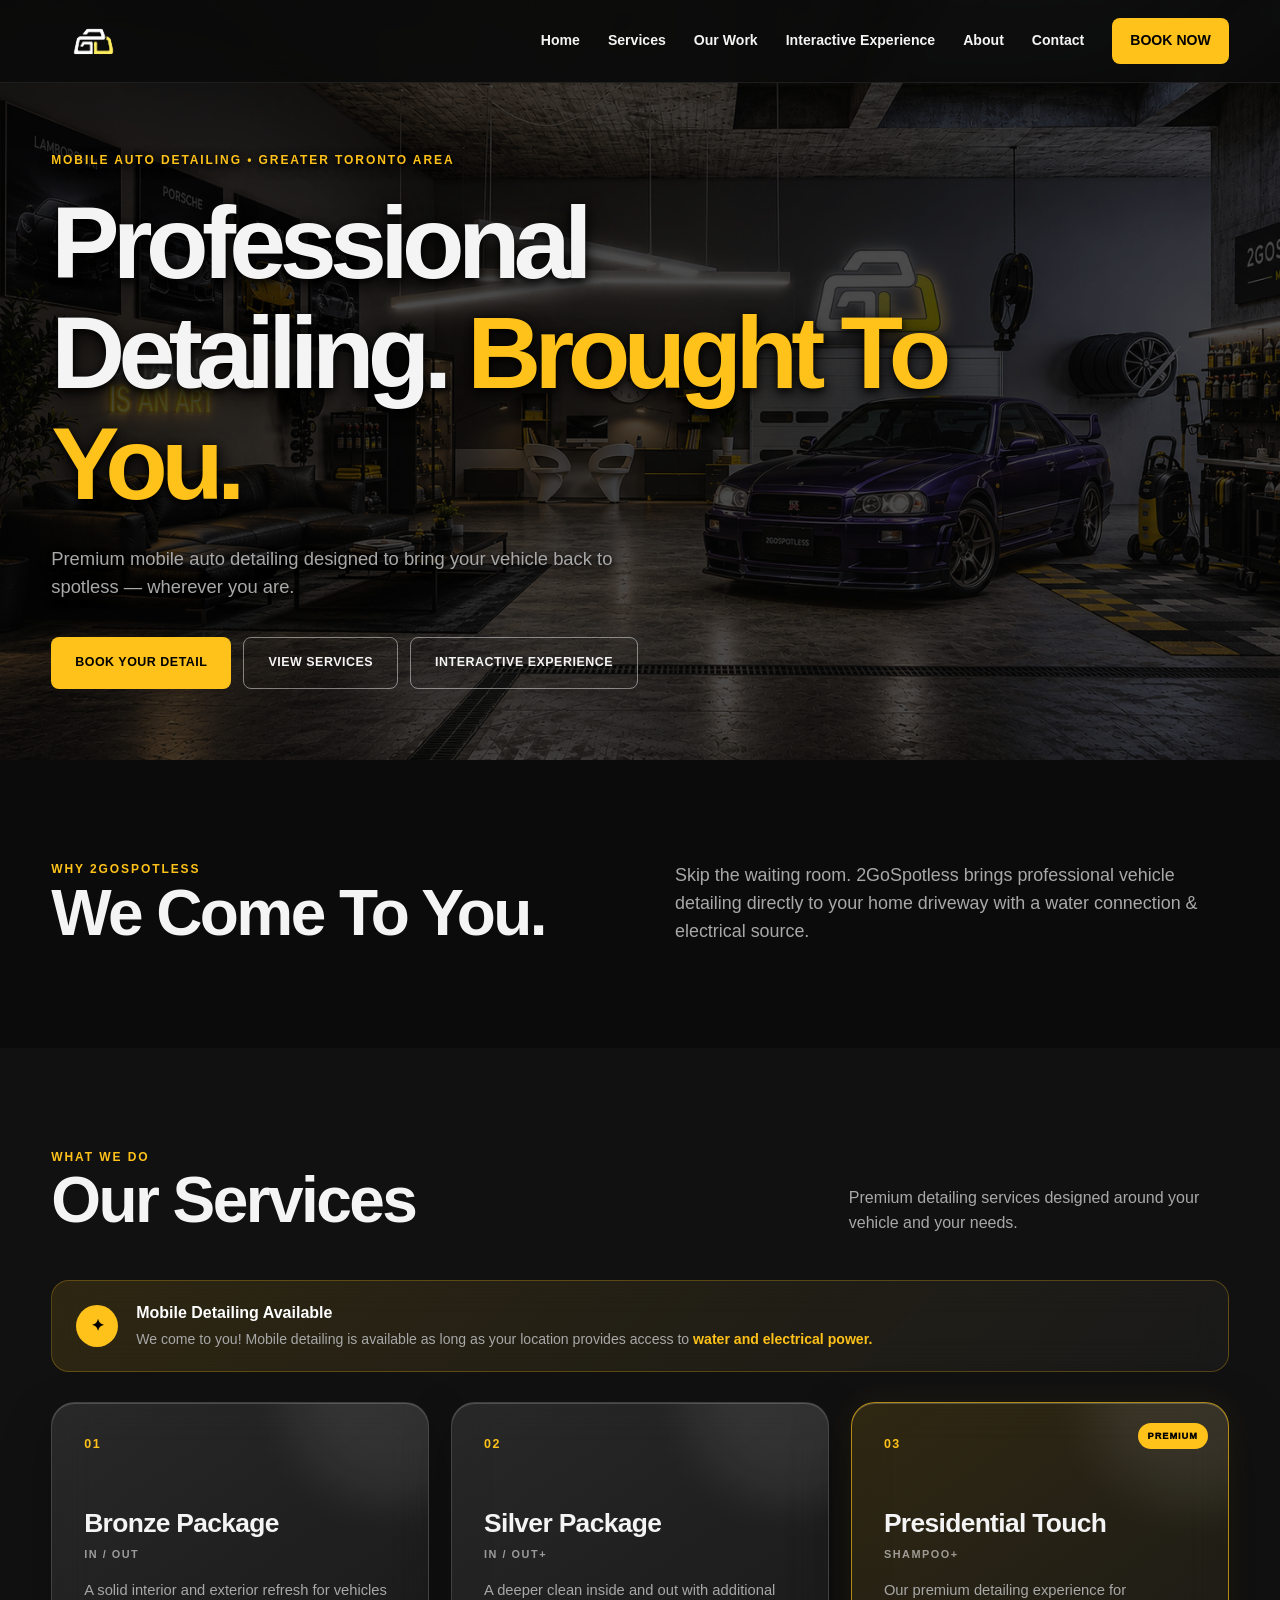
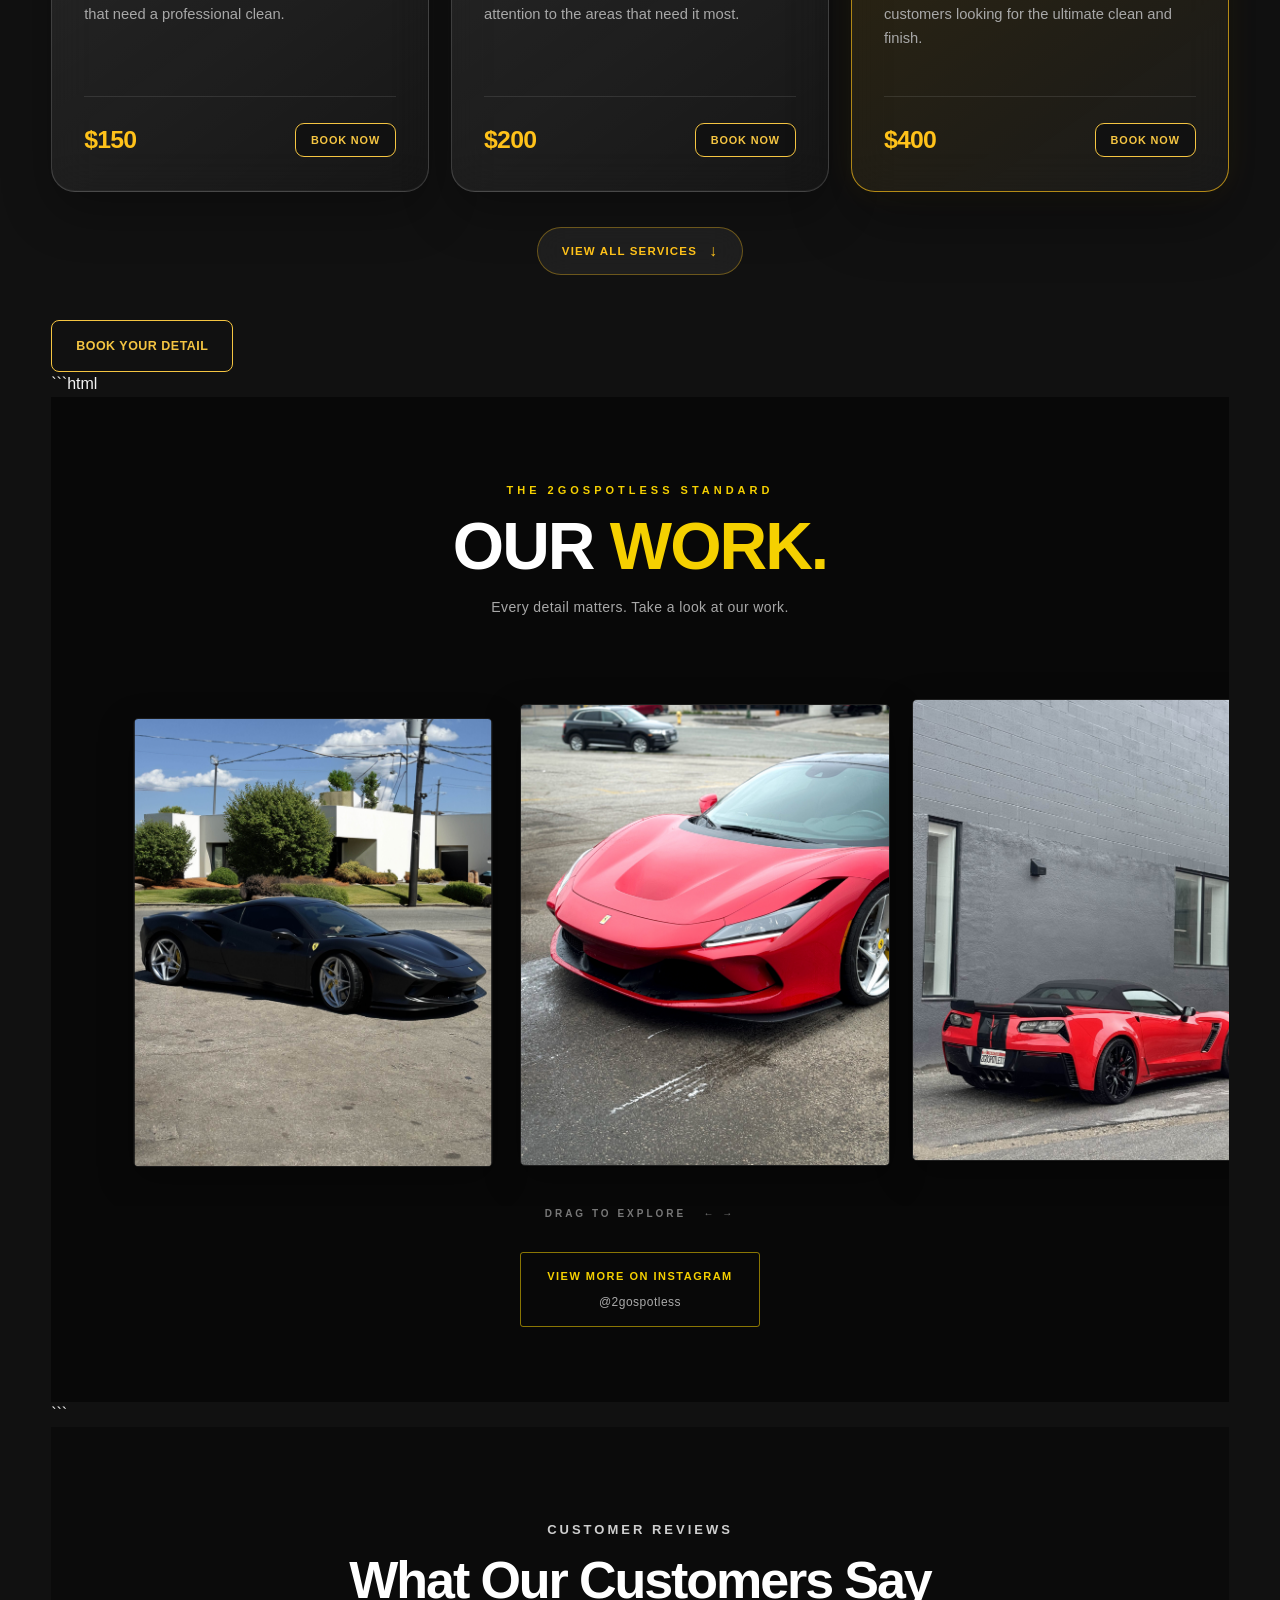
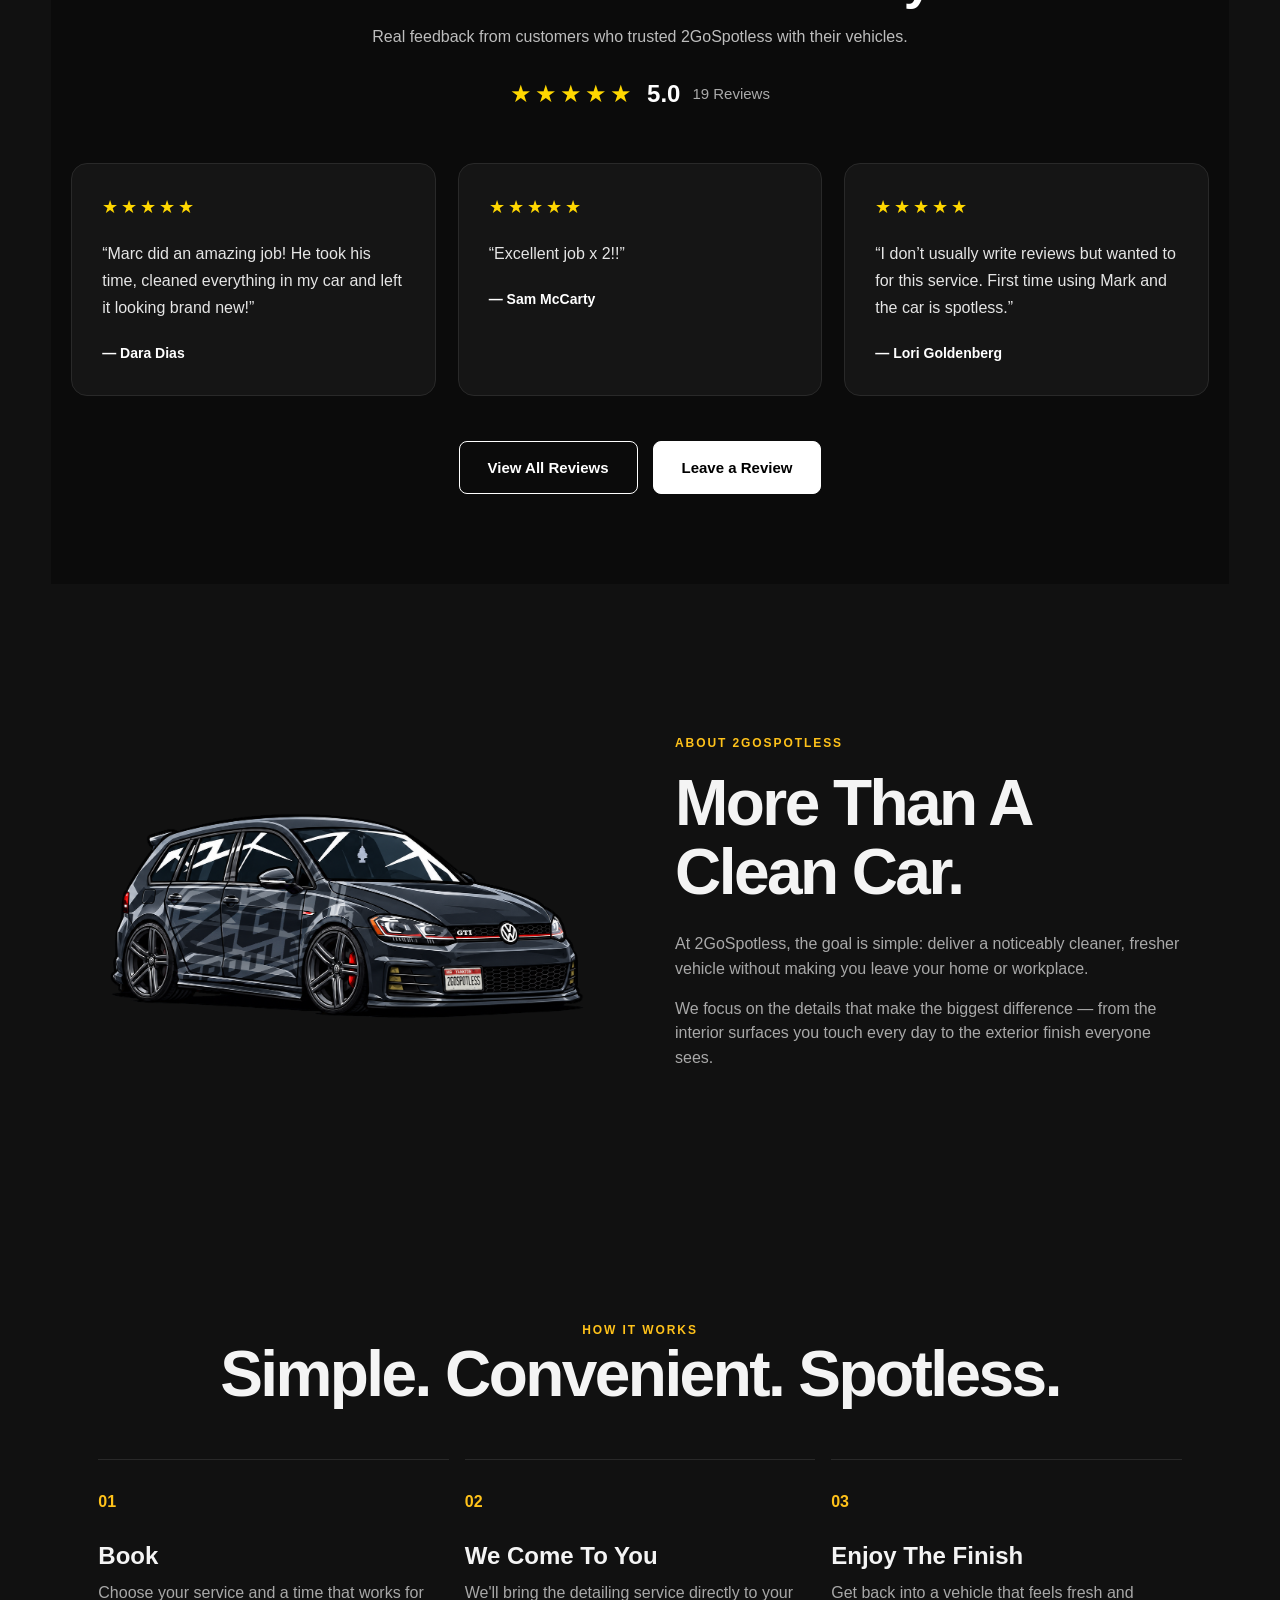
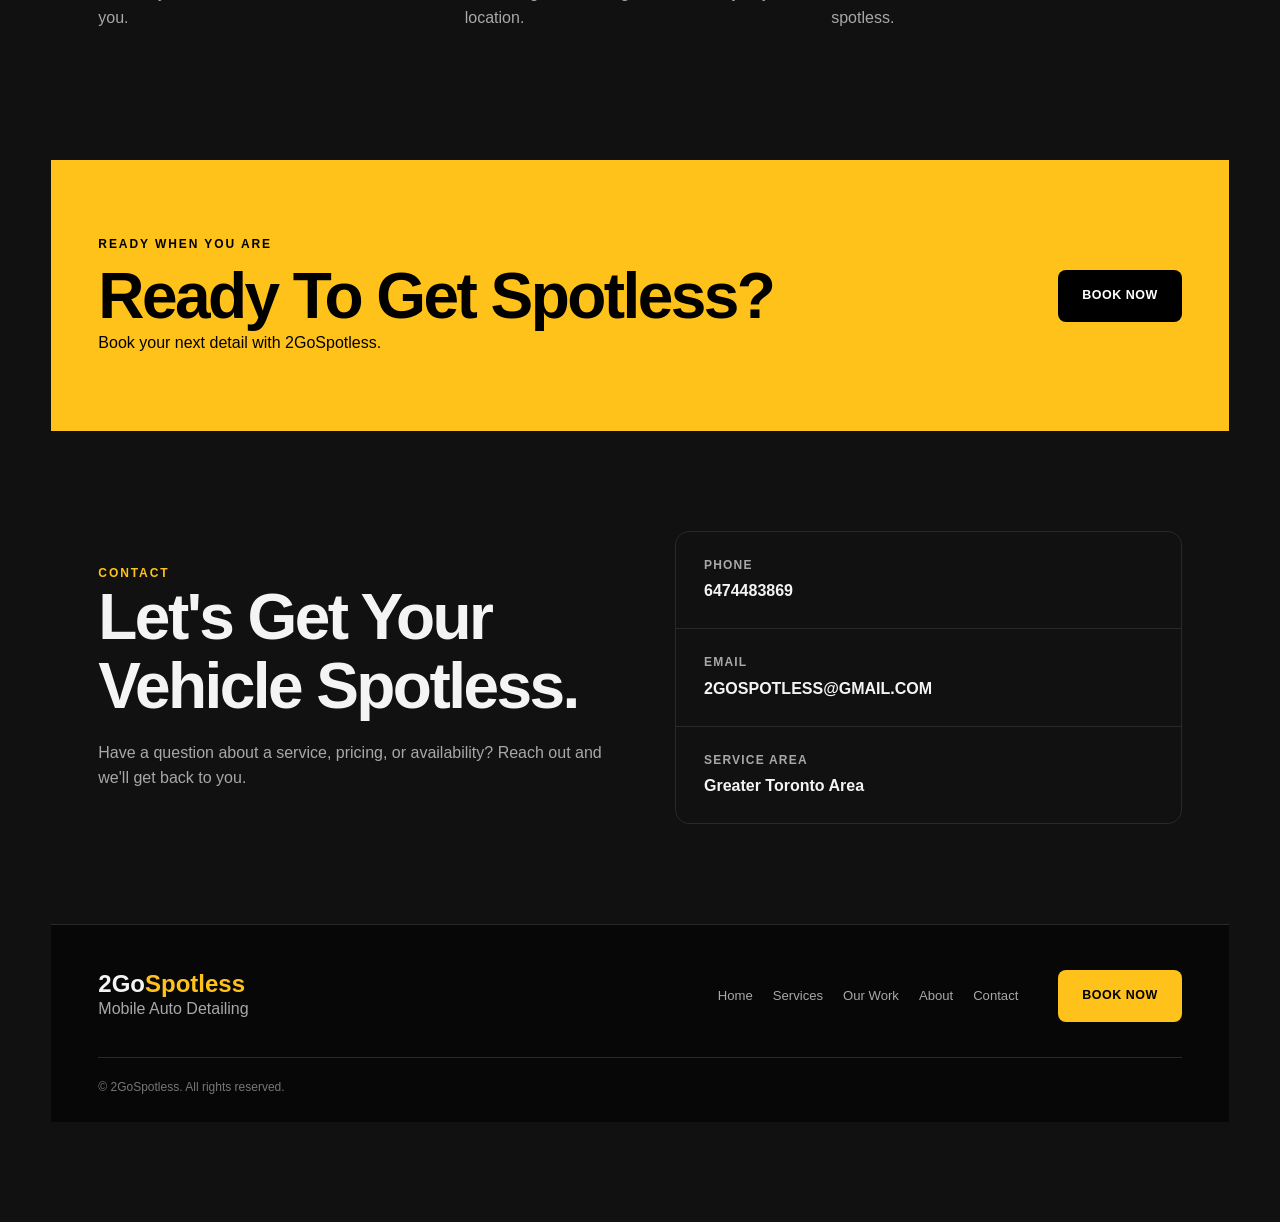
==== index.html @ affbe153 "Update index.html" ====
<!DOCTYPE html>
<html lang="en">

<head>

  <meta charset="UTF-8">

  <meta
    name="viewport"
    content="width=device-width, initial-scale=1.0"
  >

  <!-- =====================================================
       WEBSITE INFORMATION
  ====================================================== -->

  <meta
    name="description"
    content="2GoSpotless Mobile Detailing — premium mobile auto detailing serving the Greater Toronto Area."
  >

  <title>
    2GoSpotless | Mobile Detailing
  </title>

  <!-- LOGO / BROWSER ICON -->

  <link
    rel="icon"
    href="./assets/logo.png"
  >

  <!-- WEBSITE STYLING -->

  <link
    rel="stylesheet"
    href="style.css"
  >

</head>


<body>


  <!-- =====================================================
       HEADER / MENU
  ====================================================== -->

  <header class="header">

    <div class="container header-inner">


      <!-- LOGO -->

      <a
        href="#home"
        class="logo-link"
      >

        <img
          src="./assets/logo.png"
          alt="2GoSpotless"
          class="logo"
        >

      </a>


      <!-- DESKTOP MENU -->

      <nav class="desktop-menu">

        <a href="#home">
          Home
        </a>

        <a href="#services">
          Services
        </a>

        <a href="#work">
          Our Work
        </a>

        <a href="interactive.html">
          Interactive Experience
        </a>

        <a href="#about">
          About
        </a>

        <a href="#contact">
          Contact
        </a>

        <a
          href="https://2gospotless.setmore.com/"
          target="_blank"
          class="book-button"
        >
          BOOK NOW
        </a>

      </nav>


      <!-- MOBILE MENU BUTTON -->

      <button
        class="mobile-menu-button"
        id="mobileMenuButton"
        aria-label="Open menu"
      >
        ☰
      </button>

    </div>


    <!-- MOBILE MENU -->

   <nav class="mobile-menu" id="mobileMenu">

  <a href="#home">
    Home
  </a>

  <a href="#services">
    Services
  </a>

  <a href="#work">
    Our Work
  </a>

  <a href="interactive.html">
    Interactive Experience
  </a>

  <a href="#about">
    About
  </a>

  <a href="#contact">
    Contact
  </a>

  <a
    href="https://2gospotless.setmore.com/"
    target="_blank"
  >
    BOOK NOW
  </a>

</nav>

  </header>



  <!-- =====================================================
       HERO / MAIN BANNER
  ====================================================== -->

  <section
    class="hero"
    id="home"
  >

    <div class="hero-overlay"></div>


    <div class="container hero-content">


      <p class="small-title">
        MOBILE AUTO DETAILING • GREATER TORONTO AREA
      </p>


      <!-- MAIN HEADLINE -->

      <h1>
        Professional Detailing.
        <span>
          Brought To You.
        </span>
      </h1>


      <!-- MAIN DESCRIPTION -->

      <p class="hero-description">
        Premium mobile auto detailing designed to bring your
        vehicle back to spotless — wherever you are.
      </p>


      <!-- HERO BUTTONS -->

      <div class="hero-buttons">


        <!-- BOOK DETAIL -->

        <a
          href="https://2gospotless.setmore.com/"
          target="_blank"
          class="button yellow-button"
        >
          BOOK YOUR DETAIL
        </a>


        <!-- SERVICES -->

        <a
          href="#services"
          class="button outline-button"
        >
          VIEW SERVICES
        </a>


        <!-- MOBILE INTERACTIVE BUTTON -->

        <a
          href="interactive.html"
          class="button outline-button interactive-mobile-button"
        >
          INTERACTIVE EXPERIENCE
        </a>

      </div>

    </div>

  </section>



  <!-- =====================================================
       INTRODUCTION
  ====================================================== -->

  <section class="section">

    <div class="container two-column">


      <div>

        <p class="section-label">
          WHY 2GOSPOTLESS
        </p>

        <h2>
          We Come To You.
        </h2>

      </div>


      <div>

        <p class="large-text">
          Skip the waiting room. 2GoSpotless brings
          professional vehicle detailing directly to your
          home driveway with a water connection & electrical source.
        </p>

      </div>

    </div>

  </section>



  <!-- =====================================================
       SERVICES
  ====================================================== -->

  <section
    class="section dark-section"
    id="services"
  >

    <div class="container">


      <!-- SECTION HEADING -->

      <div class="section-heading">

        <div>

          <p class="section-label">
            WHAT WE DO
          </p>

          <h2>
            Our Services
          </h2>

        </div>


        <p>
          Premium detailing services designed around
          your vehicle and your needs.
        </p>

      </div>



      <!-- MOBILE DETAILING NOTICE -->

      <div class="mobile-detailing-notice">

        <div class="mobile-detailing-icon">
          ✦
        </div>


        <div>

          <strong>
            Mobile Detailing Available
          </strong>

          <p>
            We come to you! Mobile detailing is available as long as
            your location provides access to
            <strong>
              water and electrical power.
            </strong>
          </p>

        </div>

      </div>



<!-- =================================================
     FEATURED SERVICES
================================================== -->


<div class="services-grid featured-services">

  <!-- 01 BRONZE -->
  <article class="service-card">
    <span class="service-number">01</span>
    <h3>Bronze Package</h3>
    <span class="service-subtitle">IN / OUT</span>
    <p>A solid interior and exterior refresh for vehicles that need a professional clean.</p>
    <div class="service-bottom">
      <div class="price">$150</div>
      <button type="button" id="Anywhere_button_iframe"
        class="service-book anywhere-book-now-button"
        data-booking-url="https://2gospotless.setmore.com"
        data-new-tab="false">BOOK NOW</button>
    </div>
  </article>

  <!-- 02 SILVER -->
  <article class="service-card">
    <span class="service-number">02</span>
    <h3>Silver Package</h3>
    <span class="service-subtitle">IN / OUT+</span>
    <p>A deeper clean inside and out with additional attention to the areas that need it most.</p>
    <div class="service-bottom">
      <div class="price">$200</div>
      <button type="button" id="setmore-silver"
        class="service-book anywhere-book-now-button"
        data-booking-url="https://2gospotless.setmore.com"
        data-new-tab="false">BOOK NOW</button>
    </div>
  </article>

  <!-- 03 PRESIDENTIAL -->
  <article class="service-card featured">
    <div class="featured-badge">PREMIUM</div>
    <span class="service-number">03</span>
    <h3>Presidential Touch</h3>
    <span class="service-subtitle">SHAMPOO+</span>
    <p>Our premium detailing experience for customers looking for the ultimate clean and finish.</p>
    <div class="service-bottom">
      <div class="price">$400</div>
      <button type="button" id="setmore-presidential"
        class="service-book anywhere-book-now-button"
        data-booking-url="https://2gospotless.setmore.com"
        data-new-tab="false">BOOK NOW</button>
    </div>
  </article>

</div>

<!-- ADDITIONAL SERVICES -->
<div class="services-grid additional-services" id="additionalServices">

  <!-- 04 EXTERIOR MAINTENANCE -->
  <article class="service-card">
    <span class="service-number">04</span>
    <h3>Exterior Maintenance</h3>
    <span class="service-subtitle">MAINTENANCE WASH</span>
    <p>Keep your vehicle looking fresh between full details with a professional exterior maintenance service.</p>
    <div class="service-bottom">
      <div class="price">$40</div>
      <button type="button" id="setmore-exterior-maintenance"
        class="service-book anywhere-book-now-button"
        data-booking-url="https://2gospotless.setmore.com"
        data-new-tab="false">BOOK NOW</button>
    </div>
  </article>

  <!-- 05 GOLD -->
  <article class="service-card">
    <span class="service-number">05</span>
    <h3>Gold Package</h3>
    <span class="service-subtitle">SHAMPOO+</span>
    <p>A premium interior and exterior detail with shampooing and extra attention to the finish.</p>
    <div class="service-bottom">
      <div class="price">$300</div>
      <button type="button" id="setmore-gold"
        class="service-book anywhere-book-now-button"
        data-booking-url="https://2gospotless.setmore.com"
        data-new-tab="false">BOOK NOW</button>
    </div>
  </article>

  <!-- 06 CERAMIC COATINGS -->
  <article class="service-card">
    <span class="service-number">06</span>
    <h3>Ceramic Coatings</h3>
    <span class="service-subtitle">PROTECTION</span>
    <p>Long-lasting paint protection designed to enhance gloss and make your vehicle easier to maintain.</p>
    <div class="service-bottom">
      <div class="price">$300+</div>
      <button type="button" id="setmore-ceramic"
        class="service-book anywhere-book-now-button"
        data-booking-url="https://2gospotless.setmore.com"
        data-new-tab="false">BOOK NOW</button>
    </div>
  </article>

  <!-- 07 PAINT CORRECTIONS -->
  <article class="service-card">
    <span class="service-number">07</span>
    <h3>Paint Corrections</h3>
    <span class="service-subtitle">PAINT RESTORATION</span>
    <p>Professional paint correction to improve the appearance of scratches, swirls, oxidation and imperfections.</p>
    <div class="service-bottom">
      <div class="price">$1,000</div>
      <button type="button" id="setmore-paint-correction"
        class="service-book anywhere-book-now-button"
        data-booking-url="https://2gospotless.setmore.com"
        data-new-tab="false">BOOK NOW</button>
    </div>
  </article>

  <!-- 08 HEADLIGHT RESTORATION -->
  <article class="service-card">
    <span class="service-number">08</span>
    <h3>Headlight Restoration</h3>
    <span class="service-subtitle">RESTORATION</span>
    <p>Restore cloudy or oxidized headlights for a cleaner appearance and improved clarity.</p>
    <div class="service-bottom">
      <div class="price">$75</div>
      <button type="button" id="setmore-headlights"
        class="service-book anywhere-book-now-button"
        data-booking-url="https://2gospotless.setmore.com"
        data-new-tab="false">BOOK NOW</button>
    </div>
  </article>

  <!-- 09 OUTSIDE+ PREMIUM -->
  <article class="service-card">
    <span class="service-number">09</span>
    <h3>Outside+ Premium Wash</h3>
    <span class="service-subtitle">PREMIUM EXTERIOR</span>
    <p>A more detailed exterior wash for customers who want extra attention and a higher-quality finish.</p>
    <div class="service-bottom">
      <div class="price">$140</div>
      <button type="button" id="setmore-outside-premium"
        class="service-book anywhere-book-now-button"
        data-booking-url="https://2gospotless.setmore.com"
        data-new-tab="false">BOOK NOW</button>
    </div>
  </article>

  <!-- 10 ENGINE WASH -->
  <article class="service-card">
    <span class="service-number">10</span>
    <h3>Engine Wash</h3>
    <span class="service-subtitle">ENGINE BAY</span>
    <p>Carefully clean and refresh your engine bay to bring back a cleaner, more maintained appearance.</p>
    <div class="service-bottom">
      <div class="price">$80</div>
      <button type="button" id="setmore-engine-wash"
        class="service-book anywhere-book-now-button"
        data-booking-url="https://2gospotless.setmore.com"
        data-new-tab="false">BOOK NOW</button>
    </div>
  </article>

  <!-- 11 PET HAIR -->
  <article class="service-card">
    <span class="service-number">11</span>
    <h3>Pet Hair Removal</h3>
    <span class="service-subtitle">INTERIOR</span>
    <p>Targeted removal of stubborn pet hair from seats, carpets and interior surfaces.</p>
    <div class="service-bottom">
      <div class="price">$50</div>
      <button type="button" id="setmore-pet-hair"
        class="service-book anywhere-book-now-button"
        data-booking-url="https://2gospotless.setmore.com"
        data-new-tab="false">BOOK NOW</button>
    </div>
  </article>

  <!-- 12 ODOR REMOVAL -->
  <article class="service-card">
    <span class="service-number">12</span>
    <h3>Odor Removal</h3>
    <span class="service-subtitle">INTERIOR TREATMENT</span>
    <p>Specialized treatment designed to tackle unwanted odors and leave your vehicle smelling fresher.</p>
    <div class="service-bottom">
      <div class="price">$150</div>
      <button type="button" id="setmore-odor-removal"
        class="service-book anywhere-book-now-button"
        data-booking-url="https://2gospotless.setmore.com"
        data-new-tab="false">BOOK NOW</button>
    </div>
  </article>

</div>

<!-- VIEW ALL SERVICES -->
<div class="services-toggle-wrap">
  <button class="services-toggle" id="servicesToggle"
    type="button" aria-expanded="false">
    <span>VIEW ALL SERVICES</span>
    <span class="services-arrow">↓</span>
  </button>
</div>

<!-- BOOK YOUR DETAIL -->
<div class="center">
  <button type="button" id="setmore-book-your-detail"
    class="button yellow-button anywhere-book-now-button"
    data-booking-url="https://2gospotless.setmore.com"
    data-new-tab="false">
    BOOK YOUR DETAIL
  </button>
</div>

<!-- SETMORE WIDGET: INCLUDE THIS SCRIPT ONLY ONCE PER PAGE -->
<script
  id="anywhere_book_now_script"
  type="text/javascript"
  src="https://assets.setmore.com/integration/book-now/live/v1/anywhere-book-now.js">
</script>


  <!-- =====================================================
       OUR WORK / PHOTOS
  ====================================================== -->

```html
<!-- 2GOSPOTLESS PHOTO GALLERY -->
<section class="section g2s-work-section" id="work">

  <div class="g2s-gallery-heading">
    <p class="g2s-gallery-eyebrow">THE 2GOSPOTLESS STANDARD</p>
    <h2>OUR <span>WORK.</span></h2>
    <p class="g2s-gallery-subtitle">
      Every detail matters. Take a look at our work.
    </p>
  </div>

  <div class="g2s-gallery" id="g2sGallery">

    <img
      src="assets/FF1%20(1).jpg"
      alt="2GoSpotless detailing"
      draggable="false"
    >

    <img
      src="assets/FF1%20(2).jpg"
      alt="2GoSpotless detailing"
      draggable="false"
    >

    <img
      src="assets/FF1%20(3).jpg"
      alt="2GoSpotless detailing"
      draggable="false"
    >

    <img
      src="assets/FF1%20(4).jpg"
      alt="2GoSpotless detailing"
      draggable="false"
    >

    <img
      src="assets/FF1%20(5).jpg"
      alt="2GoSpotless detailing"
      draggable="false"
    >

    <img
      src="assets/FF1%20(6).jpg"
      alt="2GoSpotless detailing"
      draggable="false"
    >

  </div>

  <p class="g2s-gallery-hint">DRAG TO EXPLORE &nbsp; ← →</p>

  <a
    href="https://www.instagram.com/2gospotless/"
    target="_blank"
    rel="noopener noreferrer"
    class="instagram-link"
  >
    VIEW MORE ON INSTAGRAM
    <span>@2gospotless</span>
  </a>

</section>


<style>
/* ==============================
   2GOSPOTLESS GALLERY
   ============================== */

.g2s-work-section {
  background: #080808;
  color: #ffffff;
  padding: 85px 0 75px;
  overflow: hidden;
}

/* Heading */

.g2s-gallery-heading {
  text-align: center;
  padding: 0 20px;
  margin-bottom: 45px;
}

.g2s-gallery-eyebrow {
  color: #f5d000;
  font-size: 11px;
  font-weight: 800;
  letter-spacing: 4px;
  margin: 0 0 14px;
}

.g2s-gallery-heading h2 {
  color: #ffffff;
  font-size: clamp(38px, 6vw, 66px);
  font-weight: 900;
  letter-spacing: -2px;
  line-height: 1;
  margin: 0;
}

.g2s-gallery-heading h2 span {
  color: #f5d000;
}

.g2s-gallery-subtitle {
  color: #a8a8a8;
  font-size: 14px;
  margin-top: 18px;
  letter-spacing: 0.4px;
}

/* Horizontal draggable gallery */

.g2s-gallery {
  display: flex;
  align-items: center;
  gap: 22px;

  overflow-x: auto;
  overflow-y: hidden;

  padding: 35px max(6vw, 24px) 45px;

  cursor: grab;
  user-select: none;
  -webkit-user-select: none;

  scroll-snap-type: x mandatory;
  scroll-behavior: smooth;
  scrollbar-width: none;
  -ms-overflow-style: none;
}

.g2s-gallery::-webkit-scrollbar {
  display: none;
}

.g2s-gallery.g2s-dragging {
  cursor: grabbing;
  scroll-behavior: auto;
  scroll-snap-type: none;
}

/* Individual photos */

.g2s-gallery img {
  display: block;
  flex: 0 0 clamp(230px, 29vw, 370px);

  width: clamp(230px, 29vw, 370px);
  aspect-ratio: 4 / 5;
  height: auto;

  object-fit: cover;
  border-radius: 5px;

  scroll-snap-align: center;

  border: 1px solid rgba(255, 255, 255, 0.09);
  box-shadow: 0 12px 35px rgba(0, 0, 0, 0.35);

  transition:
    transform 0.35s ease,
    border-color 0.35s ease,
    box-shadow 0.35s ease;

  -webkit-user-drag: none;
}

/* A subtle half-circle effect */

.g2s-gallery img:nth-child(6n + 1),
.g2s-gallery img:nth-child(6n + 6) {
  transform: translateY(12px) scale(0.97);
}

.g2s-gallery img:nth-child(6n + 2),
.g2s-gallery img:nth-child(6n + 5) {
  transform: translateY(5px);
}

.g2s-gallery img:nth-child(6n + 3),
.g2s-gallery img:nth-child(6n + 4) {
  transform: translateY(0);
}

/* Hover effect for desktop */

@media (hover: hover) and (pointer: fine) {
  .g2s-gallery:not(.g2s-dragging) img:hover {
    transform: translateY(-5px) scale(1.015);
    border-color: rgba(245, 208, 0, 0.65);
    box-shadow: 0 16px 40px rgba(245, 208, 0, 0.08);
  }
}

/* Drag instruction */

.g2s-gallery-hint {
  color: #777777;
  text-align: center;
  font-size: 10px;
  font-weight: 700;
  letter-spacing: 3px;
  margin: 0 0 30px;
}

/* Instagram link */

.g2s-work-section .instagram-link {
  display: flex;
  flex-direction: column;
  align-items: center;
  gap: 8px;

  width: fit-content;
  margin: 0 auto;
  padding: 15px 26px;

  color: #f5d000;
  border: 1px solid rgba(245, 208, 0, 0.55);
  border-radius: 3px;

  font-size: 11px;
  font-weight: 800;
  letter-spacing: 1.5px;
  text-decoration: none;

  transition:
    background 0.25s ease,
    color 0.25s ease,
    border-color 0.25s ease;
}

.g2s-work-section .instagram-link span {
  color: #aaaaaa;
  font-size: 12px;
  font-weight: 500;
  letter-spacing: 0.5px;
}

.g2s-work-section .instagram-link:hover {
  background: #f5d000;
  color: #080808;
  border-color: #f5d000;
}

.g2s-work-section .instagram-link:hover span {
  color: #080808;
}


/* ==============================
   MOBILE
   ============================== */

@media (max-width: 600px) {

  .g2s-work-section {
    padding: 65px 0 55px;
  }

  .g2s-gallery-heading {
    margin-bottom: 25px;
  }

  .g2s-gallery-eyebrow {
    font-size: 9px;
    letter-spacing: 3px;
  }

  .g2s-gallery-heading h2 {
    font-size: 42px;
  }

  .g2s-gallery-subtitle {
    font-size: 12px;
  }

  .g2s-gallery {
    gap: 14px;
    padding: 25px 22px 35px;
  }

  .g2s-gallery img {
    flex-basis: 76vw;
    width: 76vw;
    max-width: 330px;
    border-radius: 4px;
  }

  .g2s-gallery img:nth-child(6n + 1),
  .g2s-gallery img:nth-child(6n + 6) {
    transform: translateY(8px) scale(0.98);
  }

  .g2s-gallery img:nth-child(6n + 2),
  .g2s-gallery img:nth-child(6n + 5) {
    transform: translateY(3px);
  }

  .g2s-gallery-hint {
    font-size: 9px;
    margin-bottom: 25px;
  }
}
</style>


<script>
(function () {
  const gallery = document.getElementById("g2sGallery");

  if (!gallery || gallery.dataset.dragReady === "true") {
    return;
  }

  gallery.dataset.dragReady = "true";

  let isDragging = false;
  let startX = 0;
  let startScrollLeft = 0;
  let hasMoved = false;

  gallery.addEventListener("pointerdown", function (event) {
    // Use native touch gestures on phones and tablets.
    if (event.pointerType !== "mouse" || event.button !== 0) {
      return;
    }

    isDragging = true;
    hasMoved = false;
    startX = event.clientX;
    startScrollLeft = gallery.scrollLeft;

    gallery.classList.add("g2s-dragging");
  });

  window.addEventListener("pointermove", function (event) {
    if (!isDragging) return;

    const distance = event.clientX - startX;

    if (Math.abs(distance) > 4) {
      hasMoved = true;
    }

    if (hasMoved) {
      gallery.scrollLeft = startScrollLeft - distance;
    }
  });

  function stopDragging() {
    if (!isDragging) return;

    isDragging = false;
    gallery.classList.remove("g2s-dragging");
  }

  window.addEventListener("pointerup", stopDragging);
  window.addEventListener("pointercancel", stopDragging);
  window.addEventListener("blur", stopDragging);

  gallery.addEventListener("click", function (event) {
    if (hasMoved) {
      event.preventDefault();
      event.stopPropagation();
      hasMoved = false;
    }
  }, true);
})();
</script>
```



  <!-- =====================================================
       REVIEWS
  ====================================================== -->


<section id="reviews" class="reviews-section">

  <div class="reviews-container">

    <!-- REVIEWS HEADER -->
    <div class="reviews-header">

      <span class="reviews-label">
        CUSTOMER REVIEWS
      </span>

      <h2>
        What Our Customers Say
      </h2>

      <p>
        Real feedback from customers who trusted 2GoSpotless
        with their vehicles.
      </p>

      <div class="reviews-rating">

        <div class="stars">★★★★★</div>

        <div class="rating-number">5.0</div>

        <div class="rating-count">19 Reviews</div>

      </div>

    </div>


    <!-- CUSTOMER REVIEW CARDS -->
    <div class="reviews-grid">

      <div class="review-card">

        <div class="review-stars">★★★★★</div>

        <p>
          “Marc did an amazing job! He took his time, cleaned
          everything in my car and left it looking brand new!”
        </p>

        <div class="review-author">
          — Dara Dias
        </div>

      </div>


      <div class="review-card">

        <div class="review-stars">★★★★★</div>

        <p>
          “Excellent job x 2!!”
        </p>

        <div class="review-author">
          — Sam McCarty
        </div>

      </div>


      <div class="review-card">

        <div class="review-stars">★★★★★</div>

        <p>
          “I don’t usually write reviews but wanted to for this
          service. First time using Mark and the car is spotless.”
        </p>

        <div class="review-author">
          — Lori Goldenberg
        </div>

      </div>

    </div>


    <!-- REVIEW BUTTONS -->
    <div class="reviews-button-container">

      <a
        href="https://2gospotless.setmore.com/"
        target="_blank"
        rel="noopener noreferrer"
        class="reviews-button"
      >
        View All Reviews
      </a>

      <a
        href="https://2gospotless.setmore.com/#reviews"
        target="_blank"
        rel="noopener noreferrer"
        class="reviews-button leave-review-button"
      >
         Leave a Review
      </a>

    </div>

  </div>

</section>


<!-- REVIEWS STYLES -->
<style>

  .reviews-section {
    padding: 90px 20px;
    background: #0b0b0b;
    color: #ffffff;
  }

  .reviews-container {
    max-width: 1150px;
    margin: 0 auto;
  }

  /* HEADER */

  .reviews-header {
    text-align: center;
    margin-bottom: 50px;
  }

  .reviews-label {
    display: inline-block;
    margin-bottom: 12px;
    color: #cfcfcf;
    font-size: 13px;
    font-weight: 700;
    letter-spacing: 3px;
  }

  .reviews-header h2 {
    margin: 0 0 15px;
    font-size: clamp(34px, 5vw, 52px);
    font-weight: 800;
  }

  .reviews-header p {
    max-width: 600px;
    margin: 0 auto 25px;
    color: #bdbdbd;
    font-size: 16px;
    line-height: 1.7;
  }

  /* RATING */

  .reviews-rating {
    display: flex;
    align-items: center;
    justify-content: center;
    gap: 12px;
    flex-wrap: wrap;
  }

  .stars,
  .review-stars {
    color: #ffd700;
    letter-spacing: 3px;
  }

  .stars {
    font-size: 24px;
  }

  .rating-number {
    font-size: 24px;
    font-weight: 800;
  }

  .rating-count {
    color: #aaaaaa;
    font-size: 15px;
  }

  /* REVIEW CARDS */

  .reviews-grid {
    display: grid;
    grid-template-columns: repeat(3, minmax(0, 1fr));
    gap: 22px;
  }

  .review-card {
    padding: 30px;
    background: #151515;
    border: 1px solid #292929;
    border-radius: 16px;
    transition:
      transform 0.25s ease,
      border-color 0.25s ease;
  }

  .review-card:hover {
    transform: translateY(-5px);
    border-color: #555555;
  }

  .review-stars {
    margin-bottom: 18px;
    font-size: 18px;
  }

  .review-card p {
    margin: 0 0 22px;
    color: #e5e5e5;
    font-size: 16px;
    line-height: 1.7;
  }

  .review-author {
    color: #ffffff;
    font-size: 14px;
    font-weight: 700;
  }

  /* BUTTONS */

  .reviews-button-container {
    display: flex;
    justify-content: center;
    align-items: center;
    gap: 15px;
    flex-wrap: wrap;
    margin-top: 45px;
  }

  .reviews-button {
    display: inline-flex;
    align-items: center;
    justify-content: center;
    padding: 14px 28px;
    color: #ffffff;
    background: transparent;
    border: 1px solid #ffffff;
    border-radius: 8px;
    text-decoration: none;
    font-family: inherit;
    font-size: 15px;
    font-weight: 700;
    transition:
      color 0.25s ease,
      background 0.25s ease,
      border-color 0.25s ease;
  }

  .reviews-button:hover {
    color: #000000;
    background: #ffffff;
  }

  /* LEAVE A REVIEW BUTTON */

  .leave-review-button {
    color: #000000;
    background: #ffffff;
    border-color: #ffffff;
  }

  .leave-review-button:hover {
    color: #ffffff;
    background: transparent;
  }

  /* TABLETS */

  @media (max-width: 850px) {

    .reviews-grid {
      grid-template-columns: 1fr;
    }

    .review-card {
      padding: 25px;
    }

  }

  /* MOBILE */

  @media (max-width: 500px) {

    .reviews-section {
      padding: 65px 16px;
    }

    .reviews-header h2 {
      font-size: 36px;
    }

    .reviews-rating {
      gap: 8px;
    }

    .reviews-button-container {
      flex-direction: column;
      gap: 12px;
    }

    .reviews-button {
      width: 100%;
      max-width: 300px;
      box-sizing: border-box;
    }

  }

</style>

  <!-- =====================================================
       ABOUT IMAGE STYLES
  ====================================================== -->

  <style>

    .about-section {
      overflow: visible !important;
    }

    .about-section > div:first-child {
      display: flex;

      align-items: center;
      justify-content: center;

      overflow: visible !important;
    }

    .about-image {
      display: block;

      width: 100%;
      height: auto;

      max-width: 100%;
      max-height: 620px;

      margin: 0 auto;

      object-fit: contain;
      object-position: center;
    }


    @media (max-width: 850px) {

      .about-section > div:first-child {
        width: 100%;
      }

      .about-image {
        width: 100%;
        height: auto;

        max-width: 100%;
        max-height: none;

        object-fit: contain;
      }

    }

  </style>



  <!-- =====================================================
       ABOUT
  ====================================================== -->

  <section
    class="section dark-section"
    id="about"
  >

    <div class="container two-column about-section">


      <!-- IMAGE -->

      <div>

        <img
          src="assets/GTI.png"
          alt="2GoSpotless detailing setup"
          class="about-image"
        >

      </div>



      <!-- TEXT -->

      <div>

        <p class="section-label">
          ABOUT 2GOSPOTLESS
        </p>

        <h2>
          More Than A Clean Car.
        </h2>

        <p>
          At 2GoSpotless, the goal is simple:
          deliver a noticeably cleaner, fresher vehicle
          without making you leave your home or workplace.
        </p>

        <p>
          We focus on the details that make the biggest
          difference — from the interior surfaces you
          touch every day to the exterior finish everyone sees.
        </p>

      </div>

    </div>

  </section>



  <!-- =====================================================
       HOW IT WORKS
  ====================================================== -->

  <section class="section">

    <div class="container">


      <div class="center-heading">

        <p class="section-label">
          HOW IT WORKS
        </p>

        <h2>
          Simple. Convenient. Spotless.
        </h2>

      </div>



      <div class="steps">


        <!-- STEP 01 -->

        <div class="step">

          <span>
            01
          </span>

          <h3>
            Book
          </h3>

          <p>
            Choose your service and a time
            that works for you.
          </p>

        </div>



        <!-- STEP 02 -->

        <div class="step">

          <span>
            02
          </span>

          <h3>
            We Come To You
          </h3>

          <p>
            We'll bring the detailing service
            directly to your location.
          </p>

        </div>



        <!-- STEP 03 -->

        <div class="step">

          <span>
            03
          </span>

          <h3>
            Enjoy The Finish
          </h3>

          <p>
            Get back into a vehicle that feels
            fresh and spotless.
          </p>

        </div>

      </div>

    </div>

  </section>



  <!-- =====================================================
       BOOKING CTA
  ====================================================== -->

  <section class="booking-banner">

    <div class="container booking-content">


      <div>

        <p class="section-label">
          READY WHEN YOU ARE
        </p>

        <h2>
          Ready To Get Spotless?
        </h2>

        <p>
          Book your next detail with 2GoSpotless.
        </p>

      </div>



      <a
        href="https://2gospotless.setmore.com/"
        target="_blank"
        class="button black-button"
      >
        BOOK NOW
      </a>

    </div>

  </section>



  <!-- =====================================================
       CONTACT
  ====================================================== -->

  <section
    class="section"
    id="contact"
  >

    <div class="container two-column">


      <!-- CONTACT TEXT -->

      <div>

        <p class="section-label">
          CONTACT
        </p>

        <h2>
          Let's Get Your Vehicle Spotless.
        </h2>

        <p class="contact-description">
          Have a question about a service, pricing,
          or availability? Reach out and we'll get back
          to you.
        </p>

      </div>



      <!-- CONTACT CARD -->

      <div class="contact-card">


        <!-- PHONE -->

        <a href="tel:+16474483869">

          <small>
            PHONE
          </small>

          <strong>
            6474483869
          </strong>

        </a>



        <!-- EMAIL -->

        <a href="mailto:2gospotless@gmail.com">

          <small>
            EMAIL
          </small>

          <strong>
            2GOSPOTLESS@GMAIL.COM
          </strong>

        </a>



        <!-- SERVICE AREA -->

        <div>

          <small>
            SERVICE AREA
          </small>

          <strong>
            Greater Toronto Area
          </strong>

        </div>

      </div>

    </div>

  </section>



  <!-- =====================================================
       FOOTER
  ====================================================== -->

  <footer>

    <div class="container footer-grid">


      <div>

        <h3>
          2Go<span>Spotless</span>
        </h3>

        <p>
          Mobile Auto Detailing
        </p>

      </div>



      <div class="footer-links">

        <a href="#home">
          Home
        </a>

        <a href="#services">
          Services
        </a>

        <a href="#work">
          Our Work
        </a>

        <a href="#about">
          About
        </a>

        <a href="#contact">
          Contact
        </a>

      </div>



      <a
        href="https://2gospotless.setmore.com/"
        target="_blank"
        class="button yellow-button"
      >
        BOOK NOW
      </a>

    </div>



    <div class="container copyright">

      ©
      <span id="year"></span>
      2GoSpotless. All rights reserved.

    </div>

  </footer>



  <!-- =====================================================
       WORK PHOTO LIGHTBOX
  ====================================================== -->

  <div
    class="work-lightbox"
    id="workLightbox"
    aria-hidden="true"
  >

    <button
      class="work-lightbox-close"
      id="workLightboxClose"
      aria-label="Close photo"
    >
      &times;
    </button>


    <button
      class="work-lightbox-arrow work-lightbox-prev"
      id="workLightboxPrev"
      aria-label="Previous photo"
    >
      &#10094;
    </button>


    <img
      class="work-lightbox-image"
      id="workLightboxImage"
      src=""
      alt="2GoSpotless detailing"
    >


    <button
      class="work-lightbox-arrow work-lightbox-next"
      id="workLightboxNext"
      aria-label="Next photo"
    >
      &#10095;
    </button>


    <div
      class="work-lightbox-counter"
      id="workLightboxCounter"
    >
      1 / 6
    </div>

  </div>



  <!-- =====================================================
       MAIN WEBSITE JAVASCRIPT
  ====================================================== -->

  <script src="script.js"></script>



  <!-- =====================================================
       WORK LIGHTBOX JAVASCRIPT
  ====================================================== -->

  <script>

    document.addEventListener(
      "DOMContentLoaded",
      function () {

        const galleryImages =
          document.querySelectorAll(
            "#work .gallery img"
          );

        const lightbox =
          document.getElementById(
            "workLightbox"
          );

        const lightboxImage =
          document.getElementById(
            "workLightboxImage"
          );

        const closeButton =
          document.getElementById(
            "workLightboxClose"
          );

        const previousButton =
          document.getElementById(
            "workLightboxPrev"
          );

        const nextButton =
          document.getElementById(
            "workLightboxNext"
          );

        const counter =
          document.getElementById(
            "workLightboxCounter"
          );


        let currentIndex = 0;



        /* OPEN LIGHTBOX */

        function openLightbox(index) {

          currentIndex = index;

          updateLightbox();

          lightbox.classList.add(
            "active"
          );

          lightbox.setAttribute(
            "aria-hidden",
            "false"
          );

          document.body.style.overflow =
            "hidden";

        }



        /* UPDATE IMAGE */

        function updateLightbox() {

          const image =
            galleryImages[currentIndex];

          lightboxImage.src =
            image.src;

          lightboxImage.alt =
            image.alt;

          counter.textContent =
            (currentIndex + 1) +
            " / " +
            galleryImages.length;

        }



        /* CLOSE LIGHTBOX */

        function closeLightbox() {

          lightbox.classList.remove(
            "active"
          );

          lightbox.setAttribute(
            "aria-hidden",
            "true"
          );

          document.body.style.overflow =
            "";

          lightboxImage.src =
            "";

        }



        /* PREVIOUS IMAGE */

        function showPrevious() {

          currentIndex--;

          if (currentIndex < 0) {

            currentIndex =
              galleryImages.length - 1;

          }

          updateLightbox();

        }



        /* NEXT IMAGE */

        function showNext() {

          currentIndex++;

          if (
            currentIndex >=
            galleryImages.length
          ) {

            currentIndex = 0;

          }

          updateLightbox();

        }



        /* GALLERY IMAGE CLICKS */

        galleryImages.forEach(
          function (image, index) {

            image.style.cursor =
              "pointer";

            image.addEventListener(
              "click",
              function () {

                openLightbox(index);

              }
            );

          }
        );



        /* CLOSE BUTTON */

        closeButton.addEventListener(
          "click",
          closeLightbox
        );



        /* PREVIOUS BUTTON */

        previousButton.addEventListener(
          "click",
          showPrevious
        );



        /* NEXT BUTTON */

        nextButton.addEventListener(
          "click",
          showNext
        );



        /* CLICK OUTSIDE IMAGE */

        lightbox.addEventListener(
          "click",
          function (event) {

            if (
              event.target ===
              lightbox
            ) {

              closeLightbox();

            }

          }
        );



        /* KEYBOARD CONTROLS */

        document.addEventListener(
          "keydown",
          function (event) {

            if (
              !lightbox.classList.contains(
                "active"
              )
            ) {
              return;
            }


            if (
              event.key ===
              "Escape"
            ) {

              closeLightbox();

            }


            if (
              event.key ===
              "ArrowLeft"
            ) {

              showPrevious();

            }


            if (
              event.key ===
              "ArrowRight"
            ) {

              showNext();

            }

          }
        );

      }
    );

  </script>


</body>

</html>
---- style.css ----
/* =====================================================
   ✏️ 2GOSPOTLESS COLORS

   Change these if you ever want different colors.
===================================================== */

:root {

  --black: #0b0b0b;

  --dark: #111111;

  --dark-two: #171717;

  --white: #f4f4f4;

  --gray: #a8a8a8;

  --yellow: #ffc21a;

  --border: #292929;

  --max-width: 1180px;

}


/* =====================================================
   BASIC SETTINGS
===================================================== */

* {
  box-sizing: border-box;
  margin: 0;
  padding: 0;
}


html {
  scroll-behavior: smooth;
}


body {

  font-family:
    Inter,
    Arial,
    Helvetica,
    sans-serif;

  background: var(--black);

  color: var(--white);

  line-height: 1.55;

}


a {

  color: inherit;

  text-decoration: none;

}


img {

  display: block;

  max-width: 100%;

}


.container {

  width: min(
    var(--max-width),
    92%
  );

  margin: auto;

}


.section {

  padding: 100px 0;

}


.dark-section {

  background: var(--dark);

}


h1,
h2,
h3 {

  line-height: 1.08;

}


h2 {

  font-size: clamp(
    2.2rem,
    5vw,
    4rem
  );

  letter-spacing: -0.04em;

}


p {

  color: var(--gray);

}


.section-label,
.small-title {

  color: var(--yellow);

  font-size: 0.75rem;

  font-weight: 800;

  letter-spacing: 0.16em;

  text-transform: uppercase;

}



/* =====================================================
   HEADER
===================================================== */

.header {

  position: fixed;

  top: 0;

  left: 0;

  width: 100%;

  z-index: 1000;

  background:
    rgba(11, 11, 11, 0.94);

  border-bottom:
    1px solid rgba(255,255,255,0.08);

  backdrop-filter: blur(12px);

}


.header-inner {

  min-height: 82px;

  display: flex;

  align-items: center;

  justify-content: space-between;

}


.logo {

  width: 150px;

  height: 55px;

  object-fit: contain;

  object-position: left center;

}


.desktop-menu {

  display: flex;

  align-items: center;

  gap: 28px;

}


.desktop-menu a {

  font-size: 0.88rem;

  font-weight: 700;

}


.desktop-menu a:hover {

  color: var(--yellow);

}


.book-button {

  background: var(--yellow);

  color: #000 !important;

  padding: 12px 18px;

  border-radius: 8px;

}


.mobile-menu-button {

  display: none;

  background: none;

  border: none;

  color: white;

  font-size: 28px;

  cursor: pointer;

}


.mobile-menu {

  display: none;

}



/* =====================================================
   HERO
===================================================== */

.hero {

  min-height: 760px;

  display: flex;

  align-items: center;

  position: relative;

  background:

    linear-gradient(
      90deg,
      rgba(0,0,0,0.90),
      rgba(0,0,0,0.45)
    ),

    url("assets/hero.jpg")

    center / cover no-repeat;

}


.hero-content {

  padding-top: 80px;

}


.hero h1 {

  margin-top: 18px;

  max-width: 900px;

  font-size: clamp(
    3.4rem,
    8vw,
    7rem
  );

  letter-spacing: -0.065em;

}


.hero h1 span {

  color: var(--yellow);

}


.hero-description {

  max-width: 620px;

  margin-top: 25px;

  font-size: 1.15rem;

}


.hero-buttons {

  display: flex;

  gap: 12px;

  flex-wrap: wrap;

  margin-top: 35px;

}



/* =====================================================
   BUTTONS
===================================================== */

.button {

  min-height: 52px;

  padding:
    0 24px;

  display: inline-flex;

  align-items: center;

  justify-content: center;

  border-radius: 8px;

  font-size: 0.78rem;

  font-weight: 850;

  letter-spacing: 0.04em;

  transition:
    transform 0.2s,
    background 0.2s;

}


.button:hover {

  transform: translateY(-2px);

}


.yellow-button {

  background: var(--yellow);

  color: #000;

}


.outline-button {

  border:
    1px solid rgba(255,255,255,0.45);

}


.outline-button:hover {

  border-color: var(--yellow);

  color: var(--yellow);

}


.black-button {

  background: #000;

  color: white;

}



/* =====================================================
   TWO COLUMN SECTIONS
===================================================== */

.two-column {

  display: grid;

  grid-template-columns:
    1fr 1fr;

  gap: 70px;

  align-items: center;

}


.large-text {

  font-size: 1.12rem;

}



/* =====================================================
   SECTION HEADINGS
===================================================== */

.section-heading {

  display: flex;

  justify-content: space-between;

  align-items: end;

  gap: 40px;

  margin-bottom: 45px;

}


.section-heading > p {

  max-width: 380px;

}


.center-heading {

  text-align: center;

}



/* =====================================================
   LIQUID GLASS SERVICES
===================================================== */

.services-grid {
  display: grid;
  grid-template-columns: repeat(3, 1fr);
  gap: 22px;
  perspective: 1200px;
}

.service-card {
  position: relative;
  min-height: 390px;
  padding: 32px;
  overflow: hidden;

  background:
    linear-gradient(
      145deg,
      rgba(255,255,255,0.10),
      rgba(255,255,255,0.025)
    );

  border: 1px solid rgba(255,255,255,0.16);
  border-radius: 24px;

  backdrop-filter: blur(22px);
  -webkit-backdrop-filter: blur(22px);

  box-shadow:
    inset 0 1px 0 rgba(255,255,255,0.18),
    inset 0 -1px 0 rgba(255,255,255,0.04),
    0 20px 50px rgba(0,0,0,0.28);

  display: flex;
  flex-direction: column;

  transition:
    transform 0.35s ease,
    border-color 0.35s ease,
    box-shadow 0.35s ease;
}

/* Liquid reflection */
.service-card::before {
  content: "";
  position: absolute;

  width: 220px;
  height: 220px;

  top: -120px;
  right: -80px;

  background: rgba(255,255,255,0.08);

  border-radius: 50%;

  filter: blur(25px);

  transition:
    transform 0.5s ease,
    opacity 0.5s ease;
}

/* Glass shine */
.service-card::after {
  content: "";
  position: absolute;

  top: 0;
  left: -120%;

  width: 70%;
  height: 100%;

  background:
    linear-gradient(
      90deg,
      transparent,
      rgba(255,255,255,0.10),
      transparent
    );

  transform: skewX(-20deg);

  transition: left 0.7s ease;

  pointer-events: none;
}

.service-card:hover {
  transform:
    translateY(-12px)
    rotateX(2deg);

  border-color:
    rgba(255,194,26,0.45);

  box-shadow:
    inset 0 1px 0 rgba(255,255,255,0.22),
    0 30px 70px rgba(0,0,0,0.45),
    0 0 35px rgba(255,194,26,0.08);
}

.service-card:hover::before {
  transform: scale(1.35);
  opacity: 1;
}

.service-card:hover::after {
  left: 140%;
}

.service-number {
  position: relative;
  z-index: 2;

  color: var(--yellow);
  font-size: 0.78rem;
  font-weight: 900;
  letter-spacing: 0.12em;
}

.service-card h3 {
  position: relative;
  z-index: 2;

  margin-top: 55px;

  font-size: 1.65rem;
  letter-spacing: -0.025em;
}

.service-subtitle {
  position: relative;
  z-index: 2;

  margin-top: 8px;

  color: rgba(255,255,255,0.55);

  font-size: 0.68rem;
  font-weight: 800;
  letter-spacing: 0.14em;
}

.service-card p {
  position: relative;
  z-index: 2;

  margin-top: 15px;

  font-size: 0.92rem;
  line-height: 1.65;
}

.service-bottom {
  position: relative;
  z-index: 2;

  display: flex;
  align-items: center;
  justify-content: space-between;

  gap: 15px;

  margin-top: auto;
  padding-top: 24px;

  border-top:
    1px solid rgba(255,255,255,0.10);
}

.price {
  color: var(--yellow);

  font-size: 1.55rem;
  font-weight: 900;

  letter-spacing: -0.03em;
}

.service-book {
  padding: 10px 15px;

  border:
    1px solid rgba(255,194,26,0.55);

  border-radius: 9px;

  color: var(--yellow);

  font-size: 0.68rem;
  font-weight: 900;

  letter-spacing: 0.08em;

  transition:
    background 0.2s ease,
    color 0.2s ease,
    transform 0.2s ease;
}

.service-book:hover {
  background: var(--yellow);
  color: #000;

  transform: translateY(-2px);
}

/* Presidential Touch */
.service-card.featured {
  border-color:
    rgba(255,194,26,0.65);

  background:
    linear-gradient(
      145deg,
      rgba(255,194,26,0.13),
      rgba(255,255,255,0.035)
    );

  box-shadow:
    inset 0 1px 0 rgba(255,255,255,0.20),
    0 25px 60px rgba(0,0,0,0.35),
    0 0 35px rgba(255,194,26,0.08);
}

.featured-badge {
  position: absolute;

  top: 20px;
  right: 20px;

  padding: 6px 10px;

  background: var(--yellow);
  color: #000;

  border-radius: 999px;

  font-size: 0.58rem;
  font-weight: 950;

  letter-spacing: 0.1em;
}

/* Mobile detailing notice */
.mobile-detailing-notice {
  position: relative;

  display: flex;
  align-items: center;

  gap: 18px;

  margin-bottom: 30px;
  padding: 20px 24px;

  background:
    linear-gradient(
      135deg,
      rgba(255,194,26,0.12),
      rgba(255,255,255,0.035)
    );

  border:
    1px solid rgba(255,194,26,0.25);

  border-radius: 18px;

  backdrop-filter: blur(18px);
  -webkit-backdrop-filter: blur(18px);
}

.mobile-detailing-icon {
  flex-shrink: 0;

  width: 42px;
  height: 42px;

  display: flex;
  align-items: center;
  justify-content: center;

  border-radius: 50%;

  background: var(--yellow);
  color: #000;

  font-weight: 900;
}

.mobile-detailing-notice strong {
  color: white;
}

.mobile-detailing-notice p {
  margin-top: 3px;
  font-size: 0.88rem;
}

.mobile-detailing-notice p strong {
  color: var(--yellow);
}


/* =====================================================
   PHOTO GALLERY
===================================================== */

.gallery {

  display: grid;

  grid-template-columns:
    repeat(3, 1fr);

  gap: 12px;

}


.gallery img {

  width: 100%;

  height: 330px;

  object-fit: cover;

  border-radius: 10px;

  background: var(--dark-two);

  transition:
    transform 0.25s;

}


.gallery img:hover {

  transform: scale(1.015);

}



/* =====================================================
   ABOUT
===================================================== */

.about-image {

  width: 100%;

  height: 600px;

  object-fit: cover;

  border-radius: 14px;

}


.about-section h2 {

  margin:
    16px 0 25px;

}


.about-section p + p {

  margin-top: 15px;

}



/* =====================================================
   HOW IT WORKS
===================================================== */

.steps {

  display: grid;

  grid-template-columns:
    repeat(3, 1fr);

  gap: 16px;

  margin-top: 50px;

}


.step {

  padding:
    30px 0;

  border-top:
    1px solid var(--border);

}


.step span {

  color: var(--yellow);

  font-weight: 900;

}


.step h3 {

  margin-top: 28px;

  font-size: 1.5rem;

}


.step p {

  margin-top: 12px;

}



/* =====================================================
   BOOKING BANNER
===================================================== */

.booking-banner {

  padding: 75px 0;

  background: var(--yellow);

  color: #000;

}


.booking-content {

  display: flex;

  align-items: center;

  justify-content: space-between;

  gap: 30px;

}


.booking-banner .section-label,

.booking-banner p {

  color: #000;

}


.booking-banner h2 {

  margin-top: 8px;

}



/* =====================================================
   CONTACT
===================================================== */

.contact-description {

  max-width: 550px;

  margin-top: 20px;

}


.contact-card {

  background: var(--dark);

  border:
    1px solid var(--border);

  border-radius: 14px;

  overflow: hidden;

}


.contact-card > * {

  display: block;

  padding:
    24px 28px;

  border-bottom:
    1px solid var(--border);

}


.contact-card > *:last-child {

  border-bottom: none;

}


.contact-card small {

  display: block;

  color: var(--gray);

  font-size: 0.75rem;

  font-weight: 800;

  letter-spacing: 0.1em;

}


.contact-card strong {

  display: block;

  margin-top: 5px;

}


.contact-card a:hover strong {

  color: var(--yellow);

}



/* =====================================================
   FOOTER
===================================================== */

footer {

  padding:
    45px 0 25px;

  background: #070707;

  border-top:
    1px solid var(--border);

}


.footer-grid {

  display: grid;

  grid-template-columns:
    1fr auto auto;

  gap: 40px;

  align-items: center;

}


.footer-grid h3 {

  font-size: 1.5rem;

}


.footer-grid h3 span {

  color: var(--yellow);

}


.footer-links {

  display: flex;

  gap: 20px;

}


.footer-links a {

  color: var(--gray);

  font-size: 0.82rem;

}


.footer-links a:hover {

  color: var(--yellow);

}


.copyright {

  margin-top: 35px;

  padding-top: 20px;

  border-top:
    1px solid var(--border);

  color: #777;

  font-size: 0.75rem;

}



/* =====================================================
   MOBILE PHONE VERSION
===================================================== */

@media (max-width: 900px) {

  .desktop-menu {

    display: none;

  }


  .mobile-menu-button {

    display: block;

  }


  .mobile-menu.open {

    display: grid;

    padding:
      10px 4%;

    background:
      var(--black);

  }


  .mobile-menu a {

    padding: 14px 0;

    border-bottom:
      1px solid var(--border);

    font-weight: 700;

  }


  .two-column {

    grid-template-columns: 1fr;

    gap: 35px;

  }


  .services-grid {

    grid-template-columns:
      repeat(2, 1fr);

  }


  .gallery {

    grid-template-columns:
      repeat(2, 1fr);

  }


  .steps {

    grid-template-columns: 1fr;

  }


  .booking-content {

    flex-direction: column;

    align-items: flex-start;

  }


  .footer-grid {

    grid-template-columns: 1fr;

  }


  .footer-links {

    flex-wrap: wrap;

  }
.service-card {
  min-height: 360px;
  padding: 26px;
  border-radius: 20px;
}

.service-card h3 {
  margin-top: 45px;
  font-size: 1.45rem;
}

.service-bottom {
  align-items: flex-end;
}

.mobile-detailing-notice {
  align-items: flex-start;
  padding: 18px;
}

.mobile-detailing-icon {
  width: 36px;
  height: 36px;
}
}



/* =====================================================
   SMALL PHONES
===================================================== */

@media (max-width: 600px) {

  .section {

    padding: 70px 0;

  }


  .hero {

    min-height: 680px;

  }


  .hero h1 {

    font-size:
      clamp(
        3rem,
        15vw,
        5rem
      );

  }


  .hero-buttons {

    flex-direction: column;

  }


  .section-heading {

    display: block;

  }


  .section-heading > p {

    margin-top: 18px;

  }


  .services-grid,

  .gallery {

    grid-template-columns: 1fr;

  }


  .gallery img {

    height: 300px;

  }


  .about-image {

    height: 400px;

  }
/* =====================================================
   OUR WORK — LIQUID GLASS GALLERY
===================================================== */

.work-gallery {
  display: grid;
  grid-template-columns: repeat(2, 1fr);
  gap: 22px;
}

.work-photo {
  position: relative;
  overflow: hidden;

  aspect-ratio: 16 / 10;

  border-radius: 24px;

  background: rgba(255,255,255,0.04);

  border: 1px solid rgba(255,255,255,0.14);

  box-shadow:
    inset 0 1px 0 rgba(255,255,255,0.14),
    0 20px 50px rgba(0,0,0,0.30);

  backdrop-filter: blur(18px);
  -webkit-backdrop-filter: blur(18px);

  transition:
    transform 0.4s ease,
    border-color 0.4s ease,
    box-shadow 0.4s ease;
}

.work-photo::after {
  content: "";

  position: absolute;
  inset: 0;

  background:
    linear-gradient(
      135deg,
      rgba(255,255,255,0.12),
      transparent 35%
    );

  pointer-events: none;
}

.work-photo img {
  width: 100%;
  height: 100%;

  display: block;

  object-fit: cover;

  transition:
    transform 0.6s ease,
    filter 0.6s ease;
}

.work-photo:hover {
  transform: translateY(-8px);

  border-color:
    rgba(255,194,26,0.45);

  box-shadow:
    0 30px 70px rgba(0,0,0,0.45),
    0 0 30px rgba(255,194,26,0.08);
}

.work-photo:hover img {
  transform: scale(1.06);
  filter: brightness(1.08);
}

/* Mobile */
@media (max-width: 900px) {

  .work-gallery {
    grid-template-columns: 1fr;
  }

  .work-photo {
    aspect-ratio: 16 / 11;
  }

}
}
/* =====================================================
   COLLAPSED SERVICES
===================================================== */

.additional-services {
  display: none;
  grid-column: 1 / -1;
  grid-template-columns: repeat(3, 1fr);
  gap: 22px;
  margin-top: 0;
}

.additional-services.show {
  display: grid;
}

.services-toggle-wrap {
  display: flex;
  justify-content: center;
  margin-top: 35px;
}

.services-toggle {
  display: inline-flex;
  align-items: center;
  gap: 12px;

  padding: 14px 22px;

  background: rgba(255,255,255,0.06);
  color: var(--yellow);

  border: 1px solid rgba(255,194,26,0.35);
  border-radius: 999px;

  font-family: inherit;
  font-size: 0.72rem;
  font-weight: 900;
  letter-spacing: 0.1em;

  cursor: pointer;

  backdrop-filter: blur(16px);
  -webkit-backdrop-filter: blur(16px);

  transition:
    background 0.25s ease,
    transform 0.25s ease,
    border-color 0.25s ease;
}

.services-toggle:hover {
  background: rgba(255,194,26,0.12);
  border-color: rgba(255,194,26,0.65);
  transform: translateY(-3px);
}

.services-arrow {
  font-size: 1rem;
  transition: transform 0.3s ease;
}

.services-toggle.active .services-arrow {
  transform: rotate(180deg);
}

@media (max-width: 900px) {

  .additional-services {
    grid-template-columns: repeat(2, 1fr);
  }

}

@media (max-width: 600px) {

  .additional-services {
    grid-template-columns: 1fr;
  }

}

/* =====================================================
   SERVICES — VIEW ALL
===================================================== */

.additional-services {
  display: none;
  margin-top: 22px;
}

.additional-services.show {
  display: grid;
}

.services-toggle-wrap {
  display: flex;
  justify-content: center;
  margin: 35px 0 30px;
}

.services-toggle {
  display: inline-flex;
  align-items: center;
  gap: 12px;

  padding: 14px 24px;

  background: rgba(255,255,255,0.06);
  color: var(--yellow);

  border: 1px solid rgba(255,194,26,0.35);
  border-radius: 999px;

  font-family: inherit;
  font-size: 0.72rem;
  font-weight: 900;
  letter-spacing: 0.1em;

  cursor: pointer;

  backdrop-filter: blur(16px);
  -webkit-backdrop-filter: blur(16px);

  transition:
    transform 0.25s ease,
    background 0.25s ease,
    border-color 0.25s ease;
}

.services-toggle:hover {
  transform: translateY(-3px);
  background: rgba(255,194,26,0.10);
  border-color: rgba(255,194,26,0.65);
}

.services-arrow {
  transition: transform 0.3s ease;
}

.services-toggle.active .services-arrow {
  transform: rotate(180deg);
}
/* =====================================================
   FIX FEATURED SERVICES LAYOUT
===================================================== */

.featured-services {
  display: grid;
  grid-template-columns: repeat(3, minmax(0, 1fr));
  gap: 22px;
}

.featured-services .service-card {
  width: 100%;
}

/* More space before booking button */
.services-toggle-wrap + .center {
  margin-top: 45px;
}

/* Tablet / mobile */
@media (max-width: 900px) {

  .featured-services {
    grid-template-columns: repeat(3, minmax(0, 1fr));
  }

}

@media (max-width: 700px) {

  .featured-services {
    grid-template-columns: 1fr;
  }

}
.interactive-page {
  background:
    linear-gradient(rgba(0, 0, 0, 0.55), rgba(0, 0, 0, 0.55)),
    url("assets/garage.jpg");

  background-size: cover;
  background-position: center;
  background-repeat: no-repeat;
}
/* =====================================================
   MOBILE INTERACTIVE EXPERIENCE BUTTON
===================================================== */

.interactive-mobile-button {
  display: none;
}

@media (max-width: 850px) {

  .interactive-mobile-button {
    display: inline-flex;
  }

  .hero-buttons {
    display: flex;
    flex-wrap: wrap;
    justify-content: center;
    gap: 10px;
  }

}

@media (max-width: 500px) {

  .hero-buttons {
    flex-direction: column;
    align-items: stretch;
  }

  .hero-buttons .button {
    width: 100%;
    box-sizing: border-box;
    text-align: center;
  }

}
/* =====================================================
   INSTAGRAM — VIEW MORE
===================================================== */

.instagram-link {
  display: flex !important;
  align-items: center;
  justify-content: center;
  gap: 10px;

  width: fit-content !important;

  margin: 28px auto 0;
  padding: 11px 20px;

  border: 1px solid var(--yellow);
  border-radius: 6px;

  background: transparent;

  color: var(--yellow);
  text-decoration: none;

  font-size: 0.72rem;
  font-weight: 800;
  letter-spacing: 0.08em;

  transition:
    background 0.25s ease,
    color 0.25s ease,
    transform 0.25s ease,
    box-shadow 0.25s ease;
}

.instagram-link span {
  color: rgba(255,255,255,0.55);
  font-weight: 500;
}

.instagram-link:hover {
  background: var(--yellow);
  color: #000;

  transform: translateY(-3px);

  box-shadow:
    0 8px 25px rgba(255,194,26,0.18);
}

.instagram-link:hover span {
  color: #000;
}


/* =====================================================
   DESKTOP — OUR WORK GALLERY
===================================================== */

@media (min-width: 901px) {

  #work .gallery {
    max-width: 1200px;
    margin: 0 auto;

    grid-template-columns: repeat(3, 1fr);
    gap: 16px;
  }

  #work .gallery img {
    height: 300px;
  }

}


/* =====================================================
   MOBILE — OUR WORK
===================================================== */

@media (max-width: 900px) {

  #work .gallery {
    width: 100%;
  }

  .instagram-link {
    margin-top: 22px;
  }

}

@media (max-width: 600px) {

  #work .gallery img {
    height: 300px;
  }

  .instagram-link {
    width: auto !important;
    max-width: 100%;
  }

}

/* =====================================================
   WORK PHOTO LIGHTBOX
   Does NOT affect the existing gallery layout
===================================================== */

.work-lightbox {
  position: fixed;
  inset: 0;

  z-index: 9999;

  display: none;
  align-items: center;
  justify-content: center;

  padding: 30px;

  background: rgba(0, 0, 0, 0.92);

  backdrop-filter: blur(10px);
  -webkit-backdrop-filter: blur(10px);
}

.work-lightbox.active {
  display: flex;
}


/* Large image */

.work-lightbox-image {
  max-width: 90vw;
  max-height: 88vh;

  width: auto;
  height: auto;

  object-fit: contain;

  border-radius: 12px;

  box-shadow:
    0 25px 80px rgba(0,0,0,0.65);

  user-select: none;
}


/* X close button */

.work-lightbox-close {
  position: fixed;

  top: 25px;
  right: 30px;

  width: 48px;
  height: 48px;

  display: flex;
  align-items: center;
  justify-content: center;

  border: 1px solid rgba(255,255,255,0.25);
  border-radius: 50%;

  background: rgba(0,0,0,0.55);

  color: white;

  font-size: 28px;
  font-weight: 300;

  cursor: pointer;

  z-index: 10001;

  transition:
    background 0.25s ease,
    color 0.25s ease,
    transform 0.25s ease;
}

.work-lightbox-close:hover {
  background: var(--yellow);
  color: #000;

  transform: rotate(90deg);
}


/* Left / Right arrows */

.work-lightbox-arrow {
  position: fixed;

  top: 50%;

  width: 52px;
  height: 52px;

  display: flex;
  align-items: center;
  justify-content: center;

  transform: translateY(-50%);

  border: 1px solid rgba(255,255,255,0.25);
  border-radius: 50%;

  background: rgba(0,0,0,0.55);

  color: white;

  font-size: 30px;
  line-height: 1;

  cursor: pointer;

  z-index: 10001;

  transition:
    background 0.25s ease,
    color 0.25s ease,
    transform 0.25s ease;
}

.work-lightbox-arrow:hover {
  background: var(--yellow);
  color: #000;
}

.work-lightbox-prev {
  left: 30px;
}

.work-lightbox-next {
  right: 30px;
}

.work-lightbox-prev:hover {
  transform: translateY(-50%) translateX(-3px);
}

.work-lightbox-next:hover {
  transform: translateY(-50%) translateX(3px);
}


/* Photo counter */

.work-lightbox-counter {
  position: fixed;

  bottom: 25px;
  left: 50%;

  transform: translateX(-50%);

  color: rgba(255,255,255,0.65);

  font-size: 0.75rem;
  font-weight: 700;

  letter-spacing: 0.12em;

  z-index: 10001;
}


/* Mobile */

@media (max-width: 600px) {

  .work-lightbox {
    padding: 15px;
  }

  .work-lightbox-image {
    max-width: 94vw;
    max-height: 78vh;

    border-radius: 8px;
  }

  .work-lightbox-close {
    top: 18px;
    right: 18px;

    width: 42px;
    height: 42px;

    font-size: 24px;
  }

  .work-lightbox-arrow {
    width: 42px;
    height: 42px;

    font-size: 24px;
  }

  .work-lightbox-prev {
    left: 12px;
  }

  .work-lightbox-next {
    right: 12px;
  }

}
/* =====================================================
   HERO GARAGE BACKGROUNDS
   Desktop + Mobile
===================================================== */


/* =====================================================
   DESKTOP
===================================================== */

@media (min-width: 901px) {

  .hero {
    position: relative;

    background-image: url("assets/detail%20garage.jpg");

    background-size: cover;
    background-position: center;
    background-repeat: no-repeat;
  }

  .hero-overlay {
    position: absolute;
    inset: 0;

    background: rgba(0, 0, 0, 0.42);

    z-index: 1;
  }

  .hero-content {
    position: relative;
    z-index: 2;
  }

  .hero h1,
  .hero h1 span {
    text-shadow:
      0 3px 8px rgba(0, 0, 0, 0.95),
      0 6px 20px rgba(0, 0, 0, 0.75);
  }

  .hero-description,
  .hero .small-title {
    text-shadow:
      0 2px 5px rgba(0, 0, 0, 1),
      0 4px 12px rgba(0, 0, 0, 0.75);
  }

}


/* =====================================================
   MOBILE + TABLET
===================================================== */

@media (max-width: 900px) {

  .hero {
    position: relative;

    background-image: url("assets/mobilegarage.jpg");

    background-size: cover;

    /* Adjust this if you want to move the image up/down */
    background-position: center center;

    background-repeat: no-repeat;
  }


  /* DARK TINT */

  .hero-overlay {
    position: absolute;
    inset: 0;

    /*
       Increase to 0.60 if text is hard to read.
       Decrease to 0.35 if you want the garage brighter.
    */
    background: rgba(0, 0, 0, 0.48);

    z-index: 1;
  }


  /* KEEP TEXT ABOVE IMAGE */

  .hero-content {
    position: relative;
    z-index: 2;
  }


  /* TEXT SHADOW */

  .hero h1,
  .hero h1 span {
    text-shadow:
      0 3px 8px rgba(0, 0, 0, 1),
      0 6px 18px rgba(0, 0, 0, 0.85);
  }

  .hero-description,
  .hero .small-title {
    text-shadow:
      0 2px 5px rgba(0, 0, 0, 1),
      0 4px 12px rgba(0, 0, 0, 0.9);
  }

}
/* =====================================================
   INTERACTIVE EXPERIENCE BUTTON
   SHOW ON BOTH DESKTOP + MOBILE
===================================================== */

.interactive-mobile-button {
  display: inline-flex !important;
}
/* RESTORE ORIGINAL BOOKING BUTTON STYLING */
button.service-book,
button.yellow-button {
  font-family: inherit;
  cursor: pointer;
  -webkit-appearance: none;
  appearance: none;
}

button.service-book:hover,
button.yellow-button:hover {
  opacity: 1;
}
/* FIX SETMORE BOOKING BUTTONS — MATCH 2GOSPOTLESS THEME */
button.service-book,
button.button.yellow-button {
  background-color: #111111 !important;
  color: #f5c542 !important;
  border: 1px solid #f5c542 !important;
  font-family: inherit;
  font-weight: 700;
  cursor: pointer;
  appearance: none;
  -webkit-appearance: none;
  box-shadow: none;
  outline-offset: 4px;
  transition: background-color 0.25s ease,
              color 0.25s ease,
              border-color 0.25s ease;
}

button.service-book:hover,
button.button.yellow-button:hover {
  background-color: #f5c542 !important;
  color: #111111 !important;
  border-color: #f5c542 !important;
}

button.service-book:active,
button.button.yellow-button:active {
  background-color: #d9ad25 !important;
  color: #111111 !important;
}
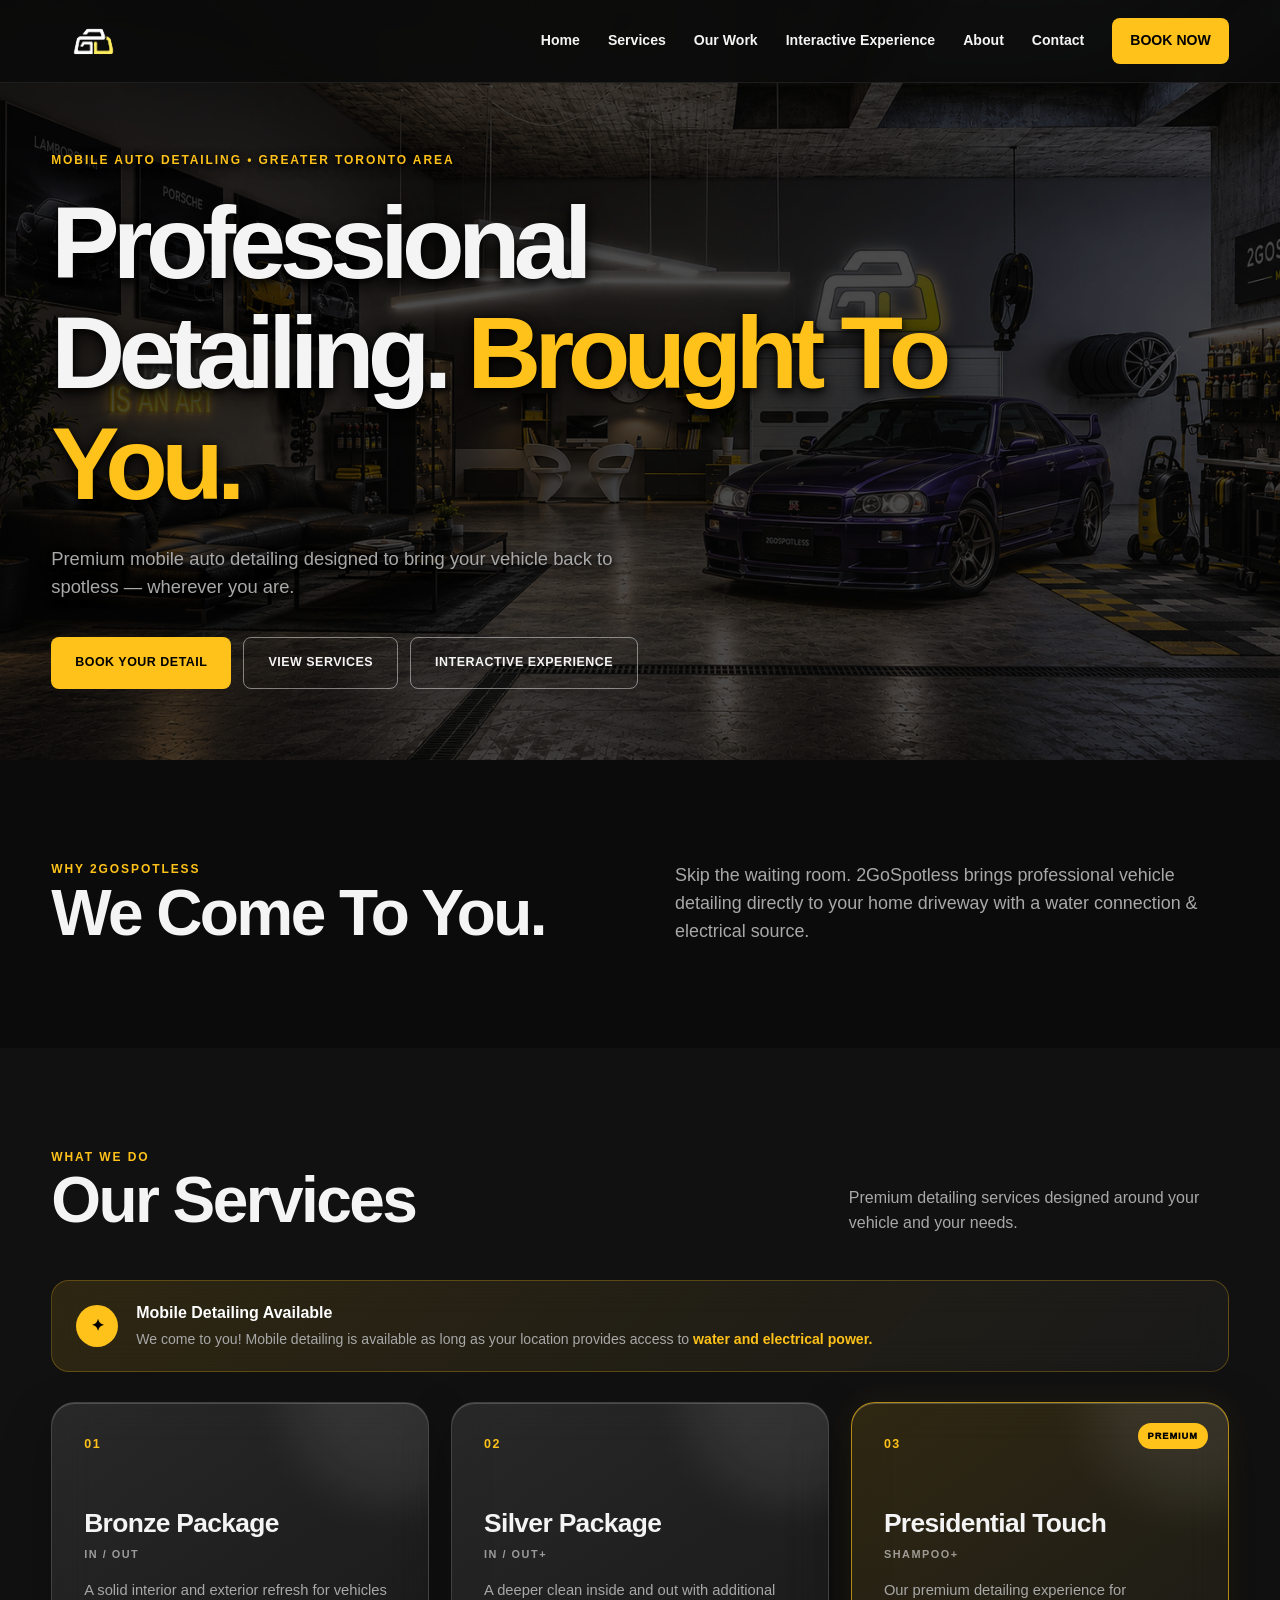
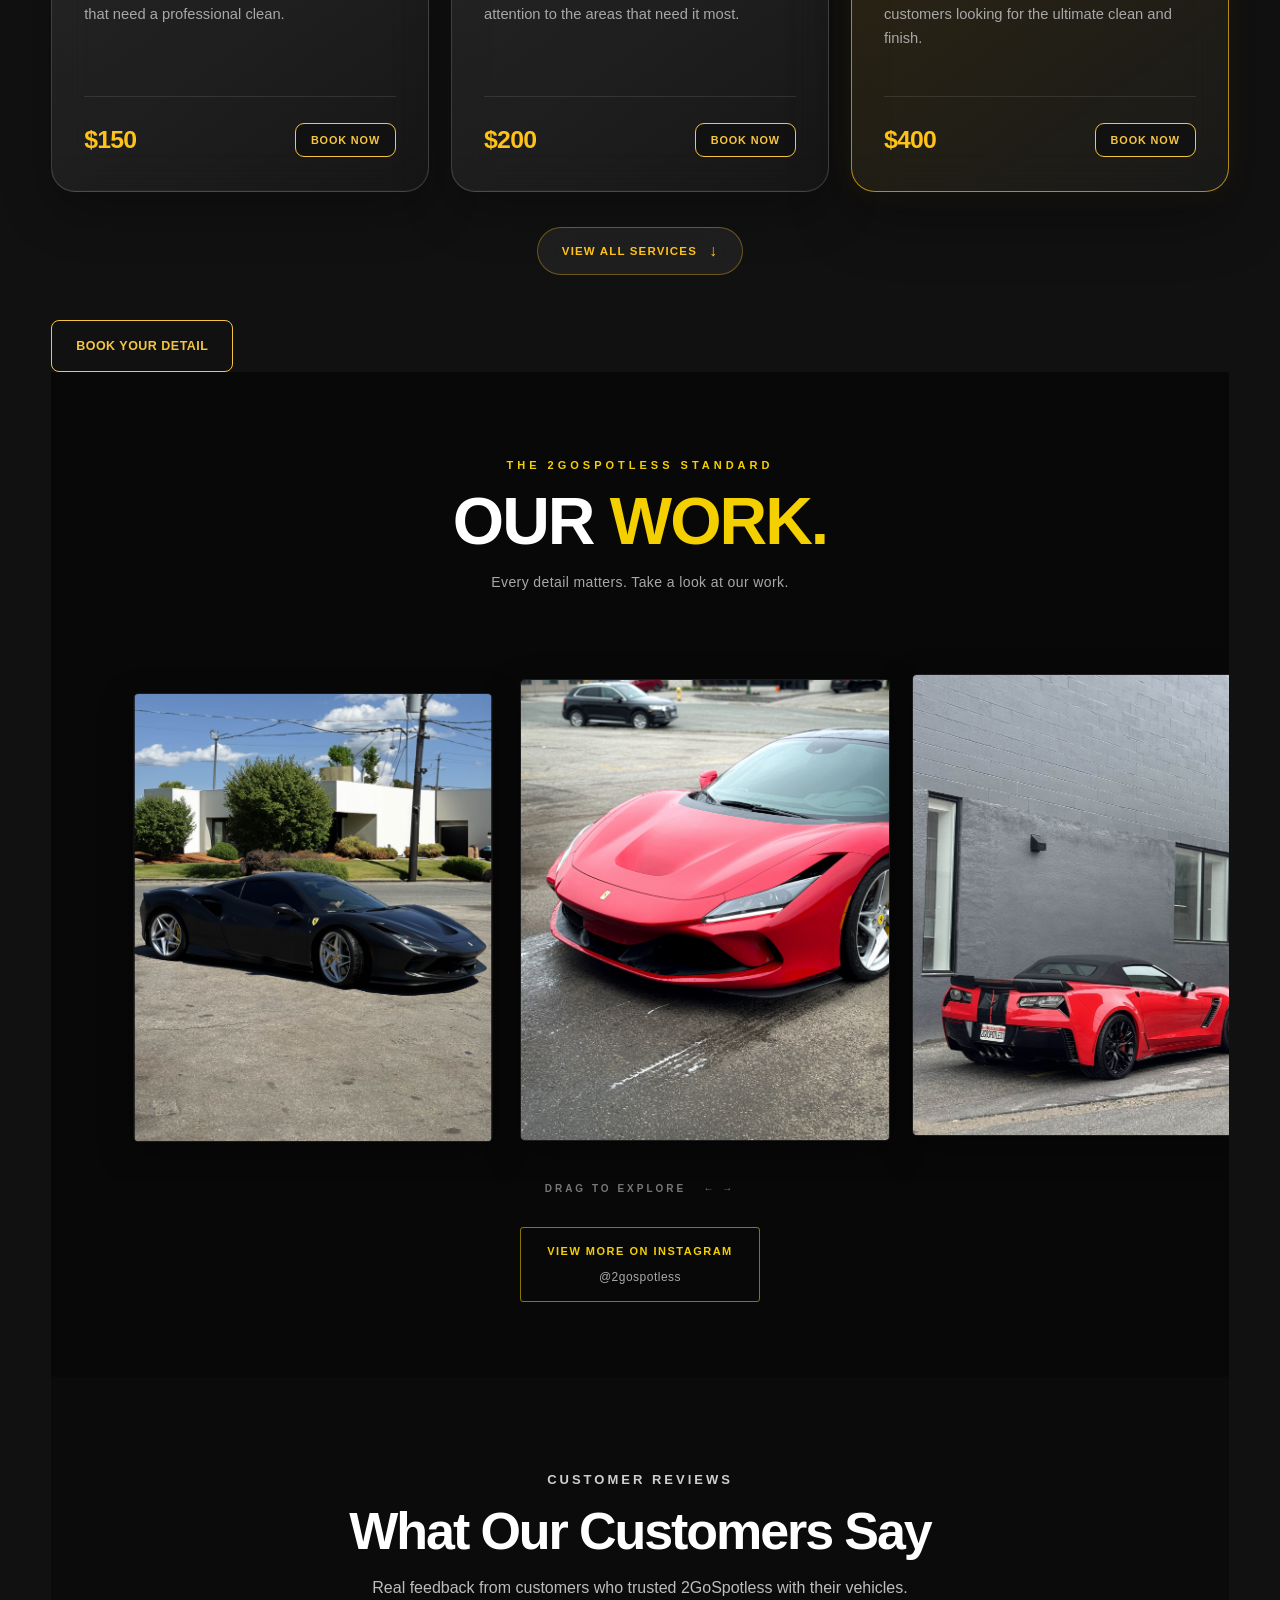
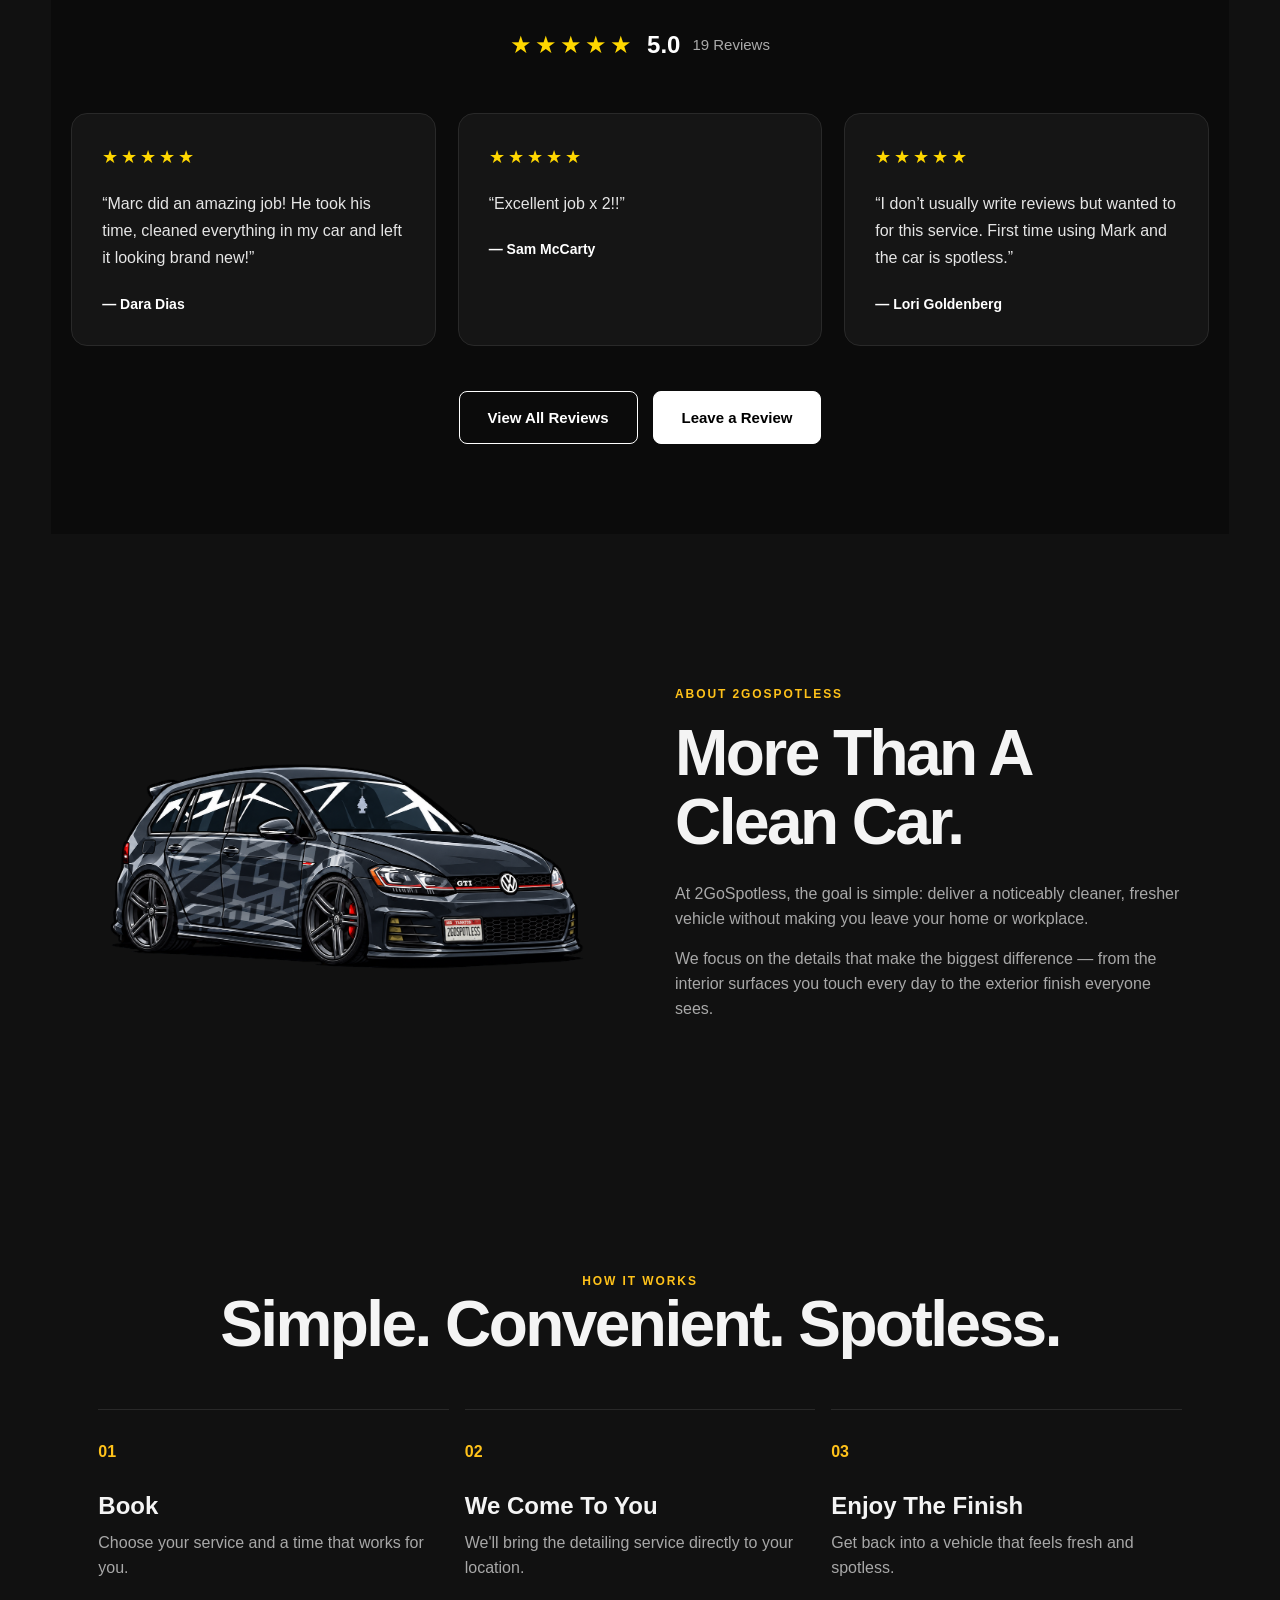
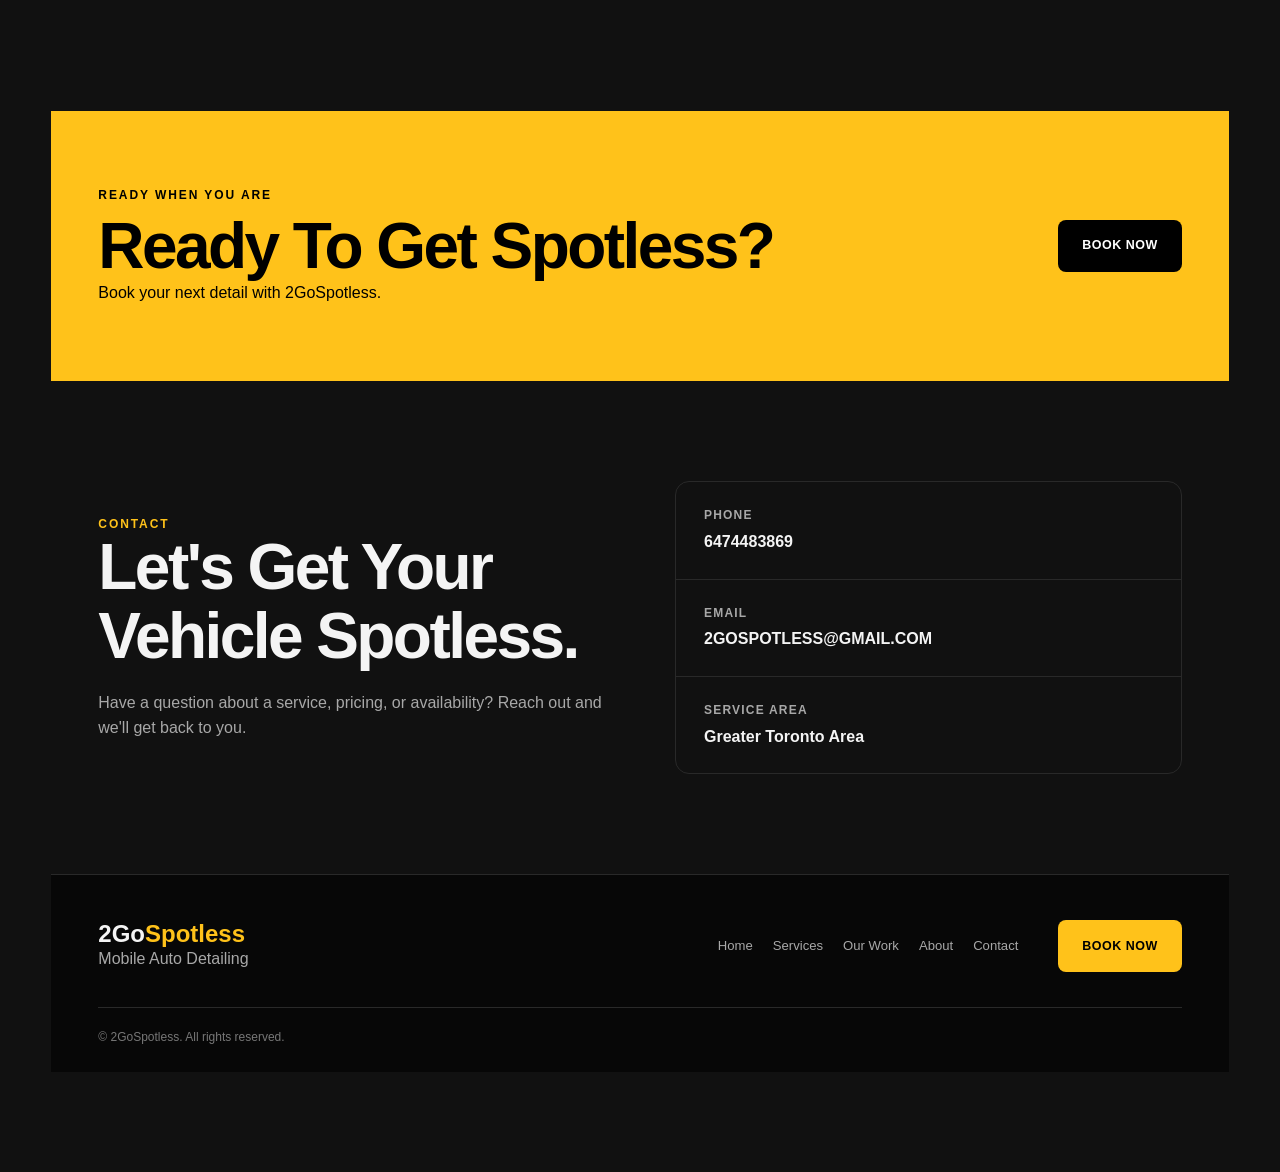
==== commit 6f14e3ab: "Update index.html" ====
--- a/index.html
+++ b/index.html
@@ -573,7 +573,7 @@
        OUR WORK / PHOTOS
   ====================================================== -->
 
-```html
+
 <!-- 2GOSPOTLESS PHOTO GALLERY -->
 <section class="section g2s-work-section" id="work">
 
@@ -949,7 +949,6 @@
   }, true);
 })();
 </script>
-```
 
 
 
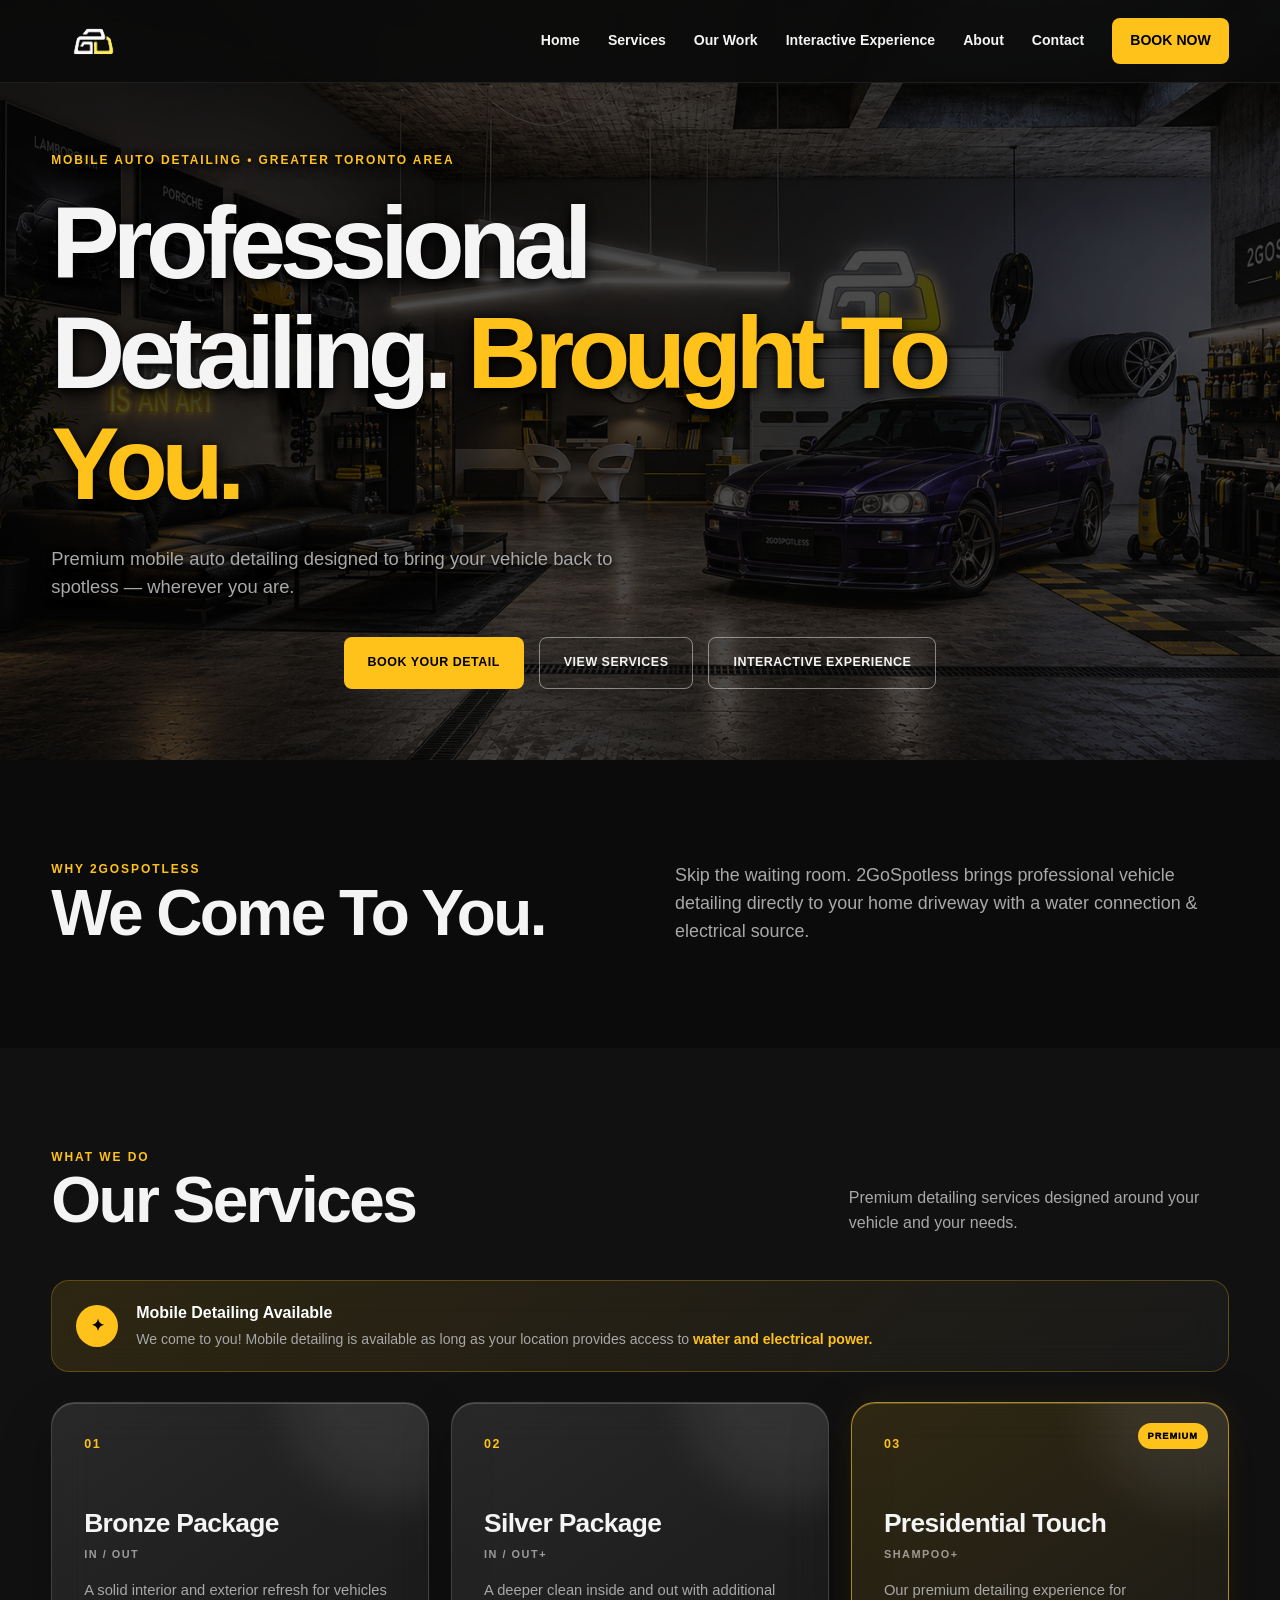
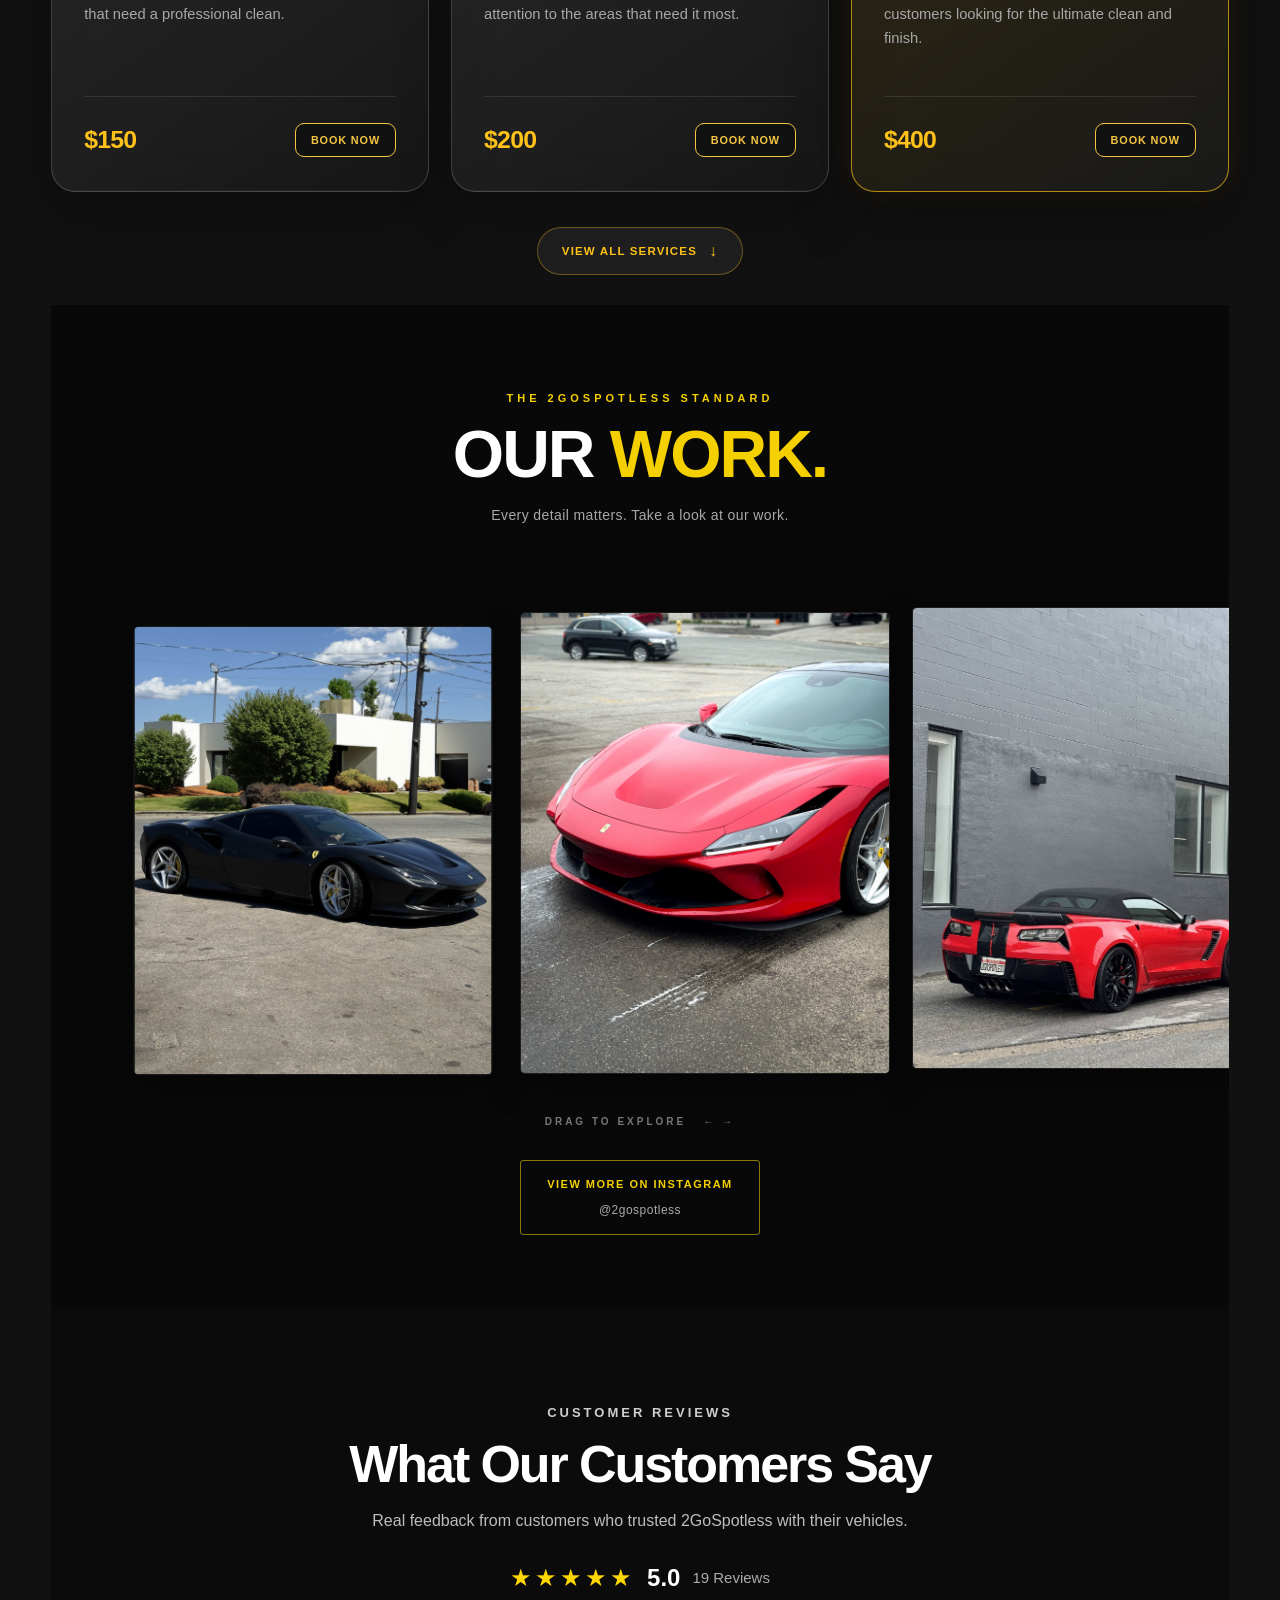
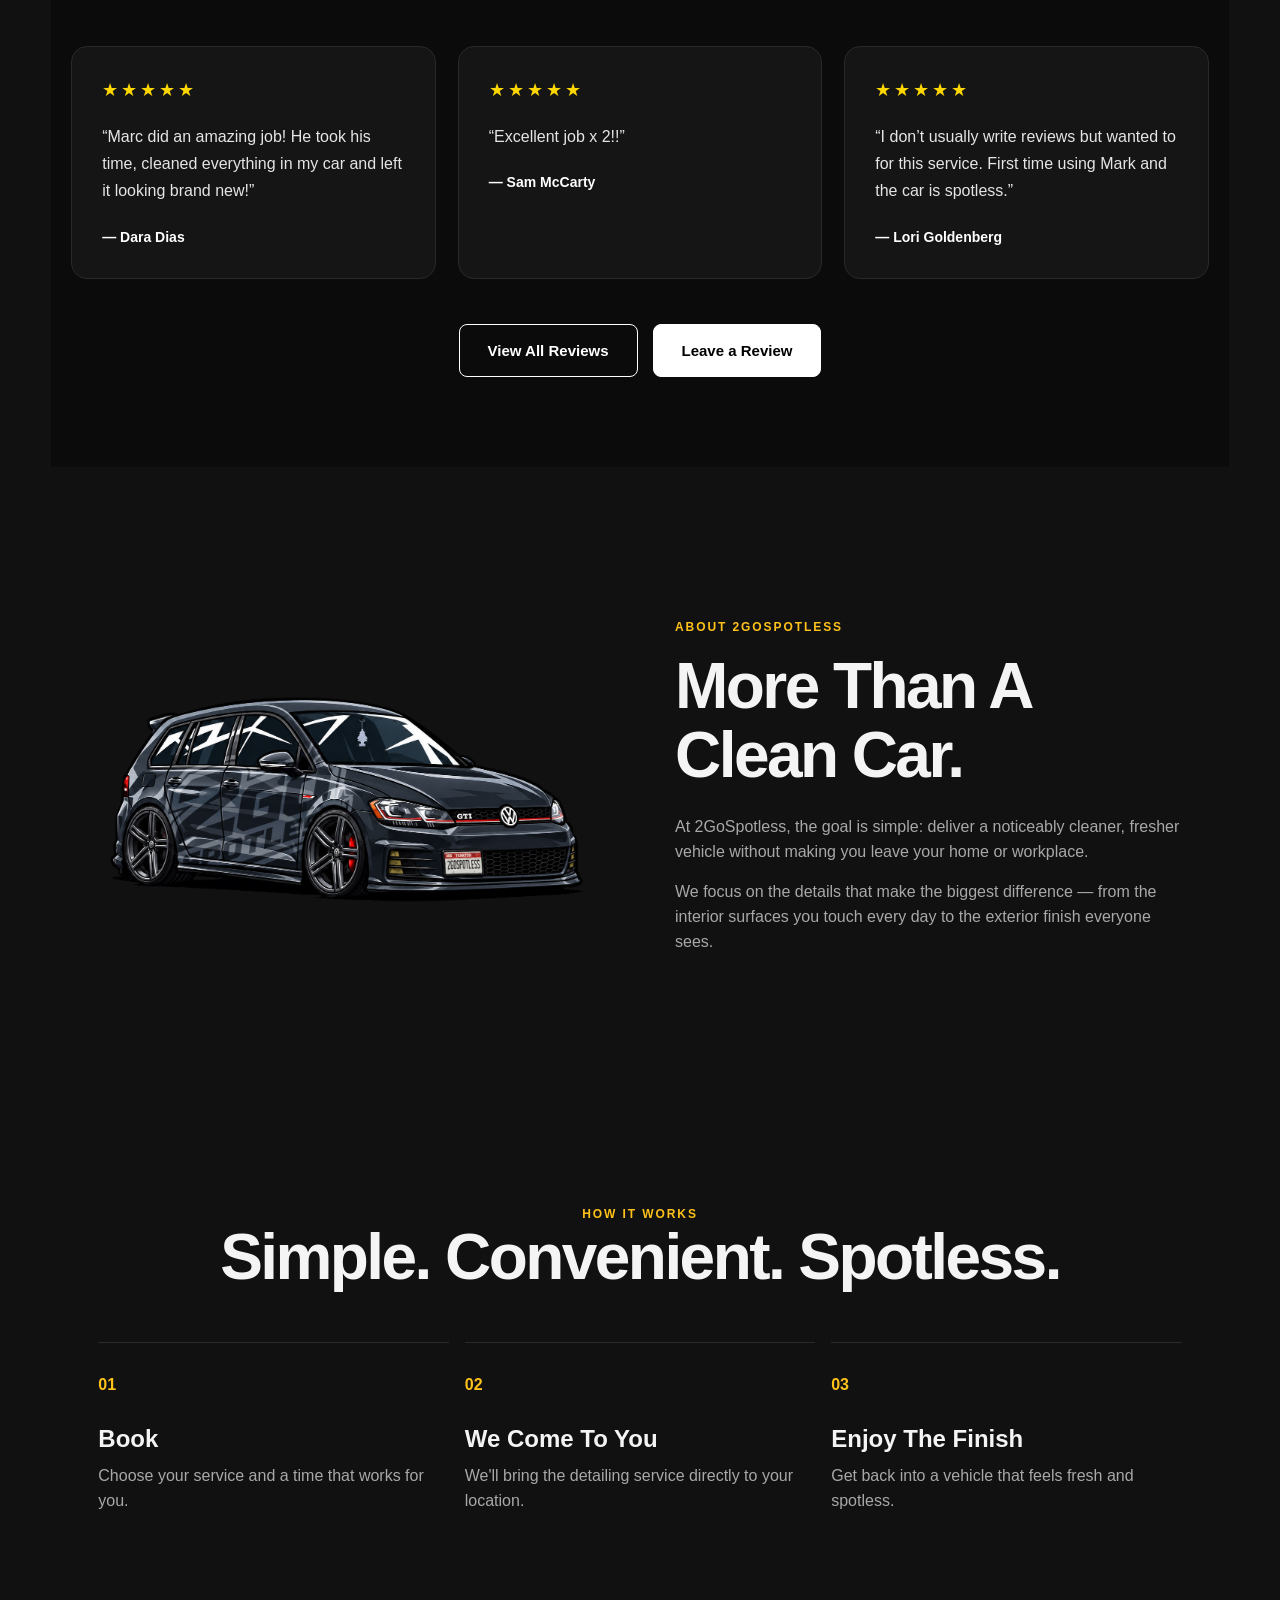
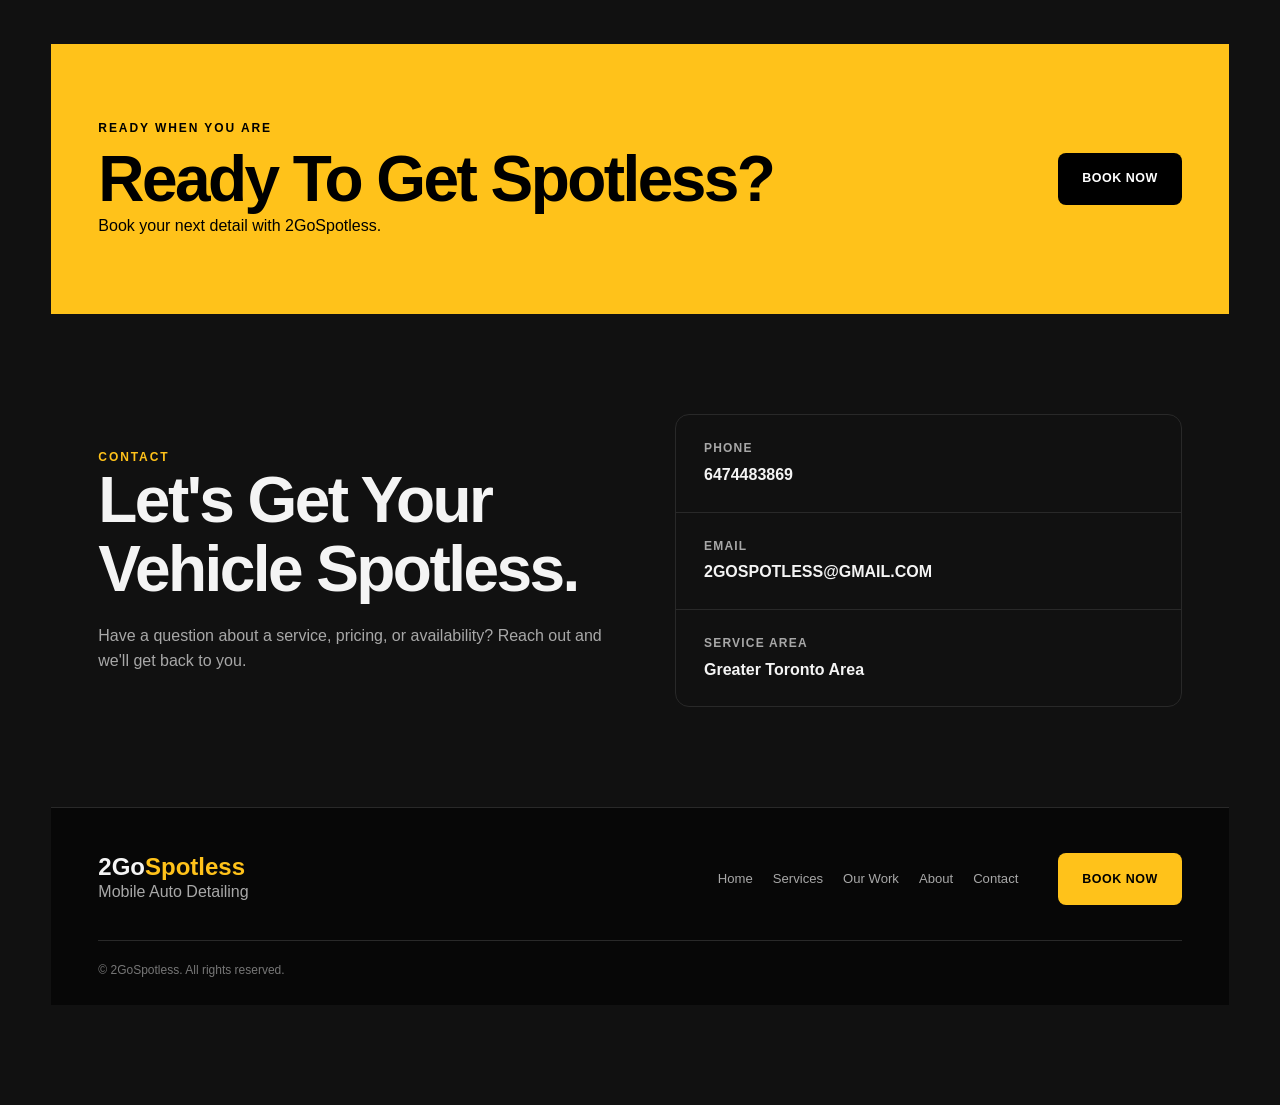
==== commit a8b12fae: "Update index.html" ====
--- a/index.html
+++ b/index.html
@@ -551,15 +551,7 @@
   </button>
 </div>
 
-<!-- BOOK YOUR DETAIL -->
-<div class="center">
-  <button type="button" id="setmore-book-your-detail"
-    class="button yellow-button anywhere-book-now-button"
-    data-booking-url="https://2gospotless.setmore.com"
-    data-new-tab="false">
-    BOOK YOUR DETAIL
-  </button>
-</div>
+
 
 <!-- SETMORE WIDGET: INCLUDE THIS SCRIPT ONLY ONCE PER PAGE -->
 <script
--- a/style.css
+++ b/style.css
@@ -2133,3 +2133,71 @@
   background-color: #d9ad25 !important;
   color: #111111 !important;
 }
+
+/* =====================================================
+   2GOSPOTLESS — CUSTOM YELLOW MOUSE CURSOR
+===================================================== */
+
+body,
+body * {
+  cursor: url("data:image/svg+xml,%3Csvg xmlns='http://www.w3.org/2000/svg' width='32' height='32' viewBox='0 0 32 32'%3E%3Cpath d='M5 2 L5 25 L11 19 L16 29 L21 26 L16 16 L25 16 Z' fill='%23ffc21a' stroke='%230b0b0b' stroke-width='1.5' stroke-linejoin='round'/%3E%3C/svg%3E") 5 2, auto;
+}
+
+/* Preserve the gallery's drag cursor */
+#g2sGallery {
+  cursor: grab;
+}
+
+#g2sGallery.g2s-dragging {
+  cursor: grabbing;
+}
+
+/* Keep text fields usable */
+input,
+textarea,
+select,
+[contenteditable="true"] {
+  cursor: text;
+}
+
+/* Keep the normal hand cursor for clickable controls */
+a,
+button,
+[role="button"],
+.service-book,
+.book-button,
+.services-toggle,
+.mobile-menu-button {
+  cursor: pointer;
+}
+/* Center the booking and services buttons */
+.hero-buttons,
+.hero-cta-buttons,
+.hero-actions {
+  display: flex;
+  justify-content: center;
+  align-items: center;
+  gap: 15px;
+  flex-wrap: wrap;
+  width: 100%;
+  margin-left: auto;
+  margin-right: auto;
+}
+/* Center the BOOK YOUR DETAIL button */
+#setmore-book-your-detail {
+  display: block;
+  margin-left: auto;
+  margin-right: auto;
+}
+
+.center:has(#setmore-book-your-detail) {
+  display: flex;
+  justify-content: center;
+  align-items: center;
+  width: 100%;
+  text-align: center;
+}
+/* Add space below the BOOK YOUR DETAIL button */
+.center:has(#setmore-book-your-detail) {
+  margin-bottom: 40px;
+}
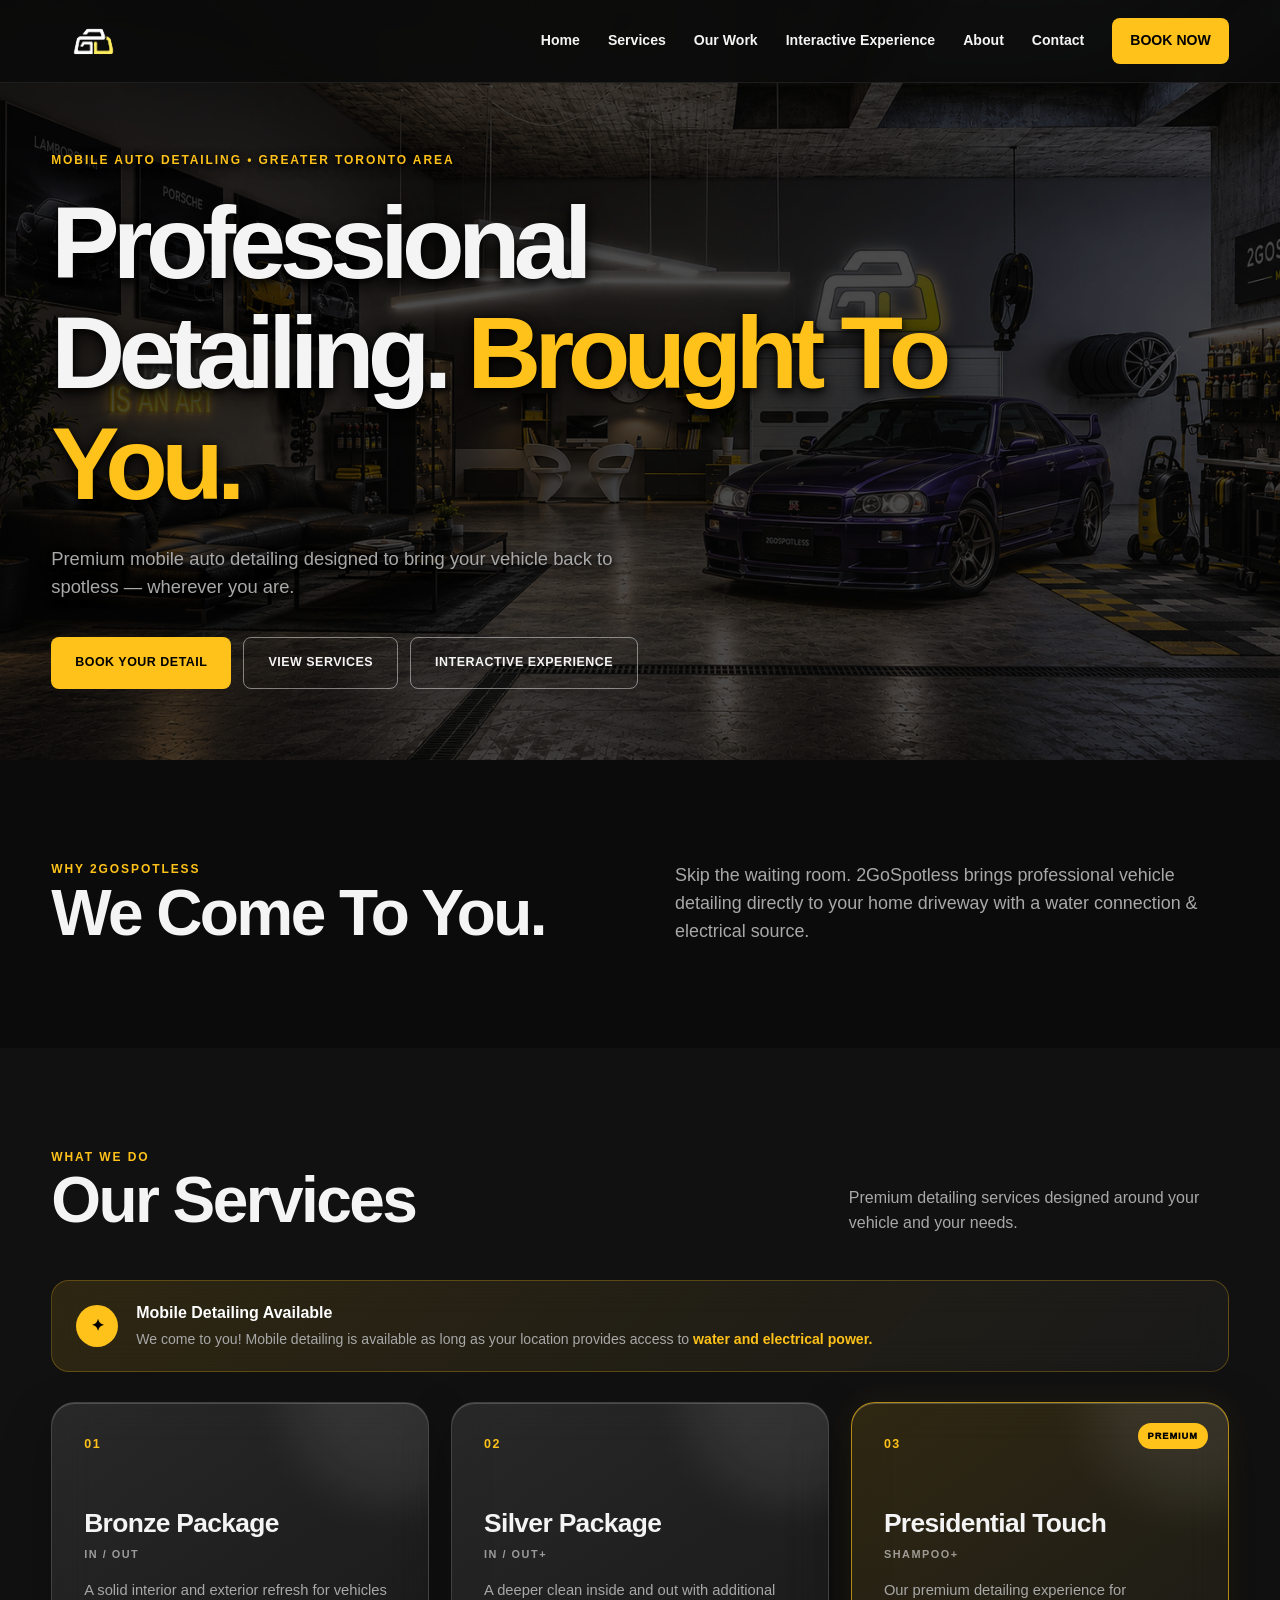
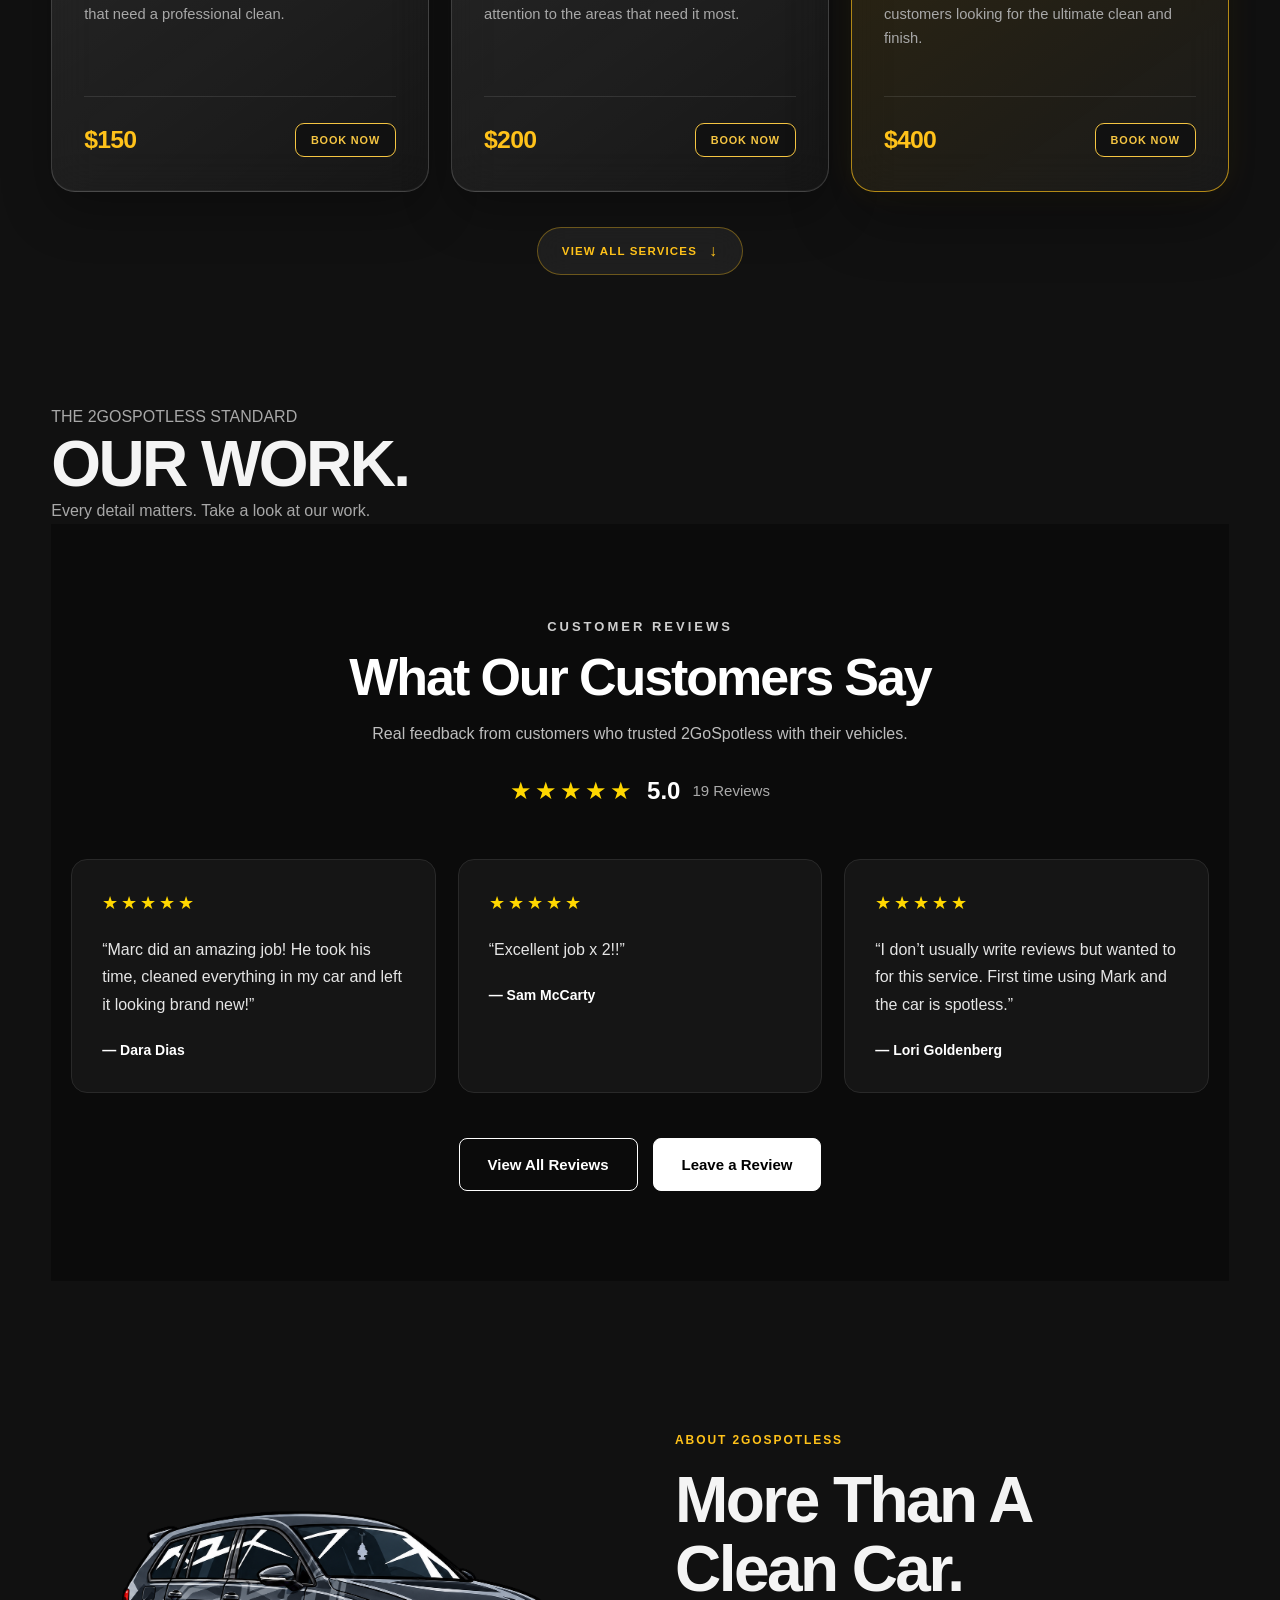
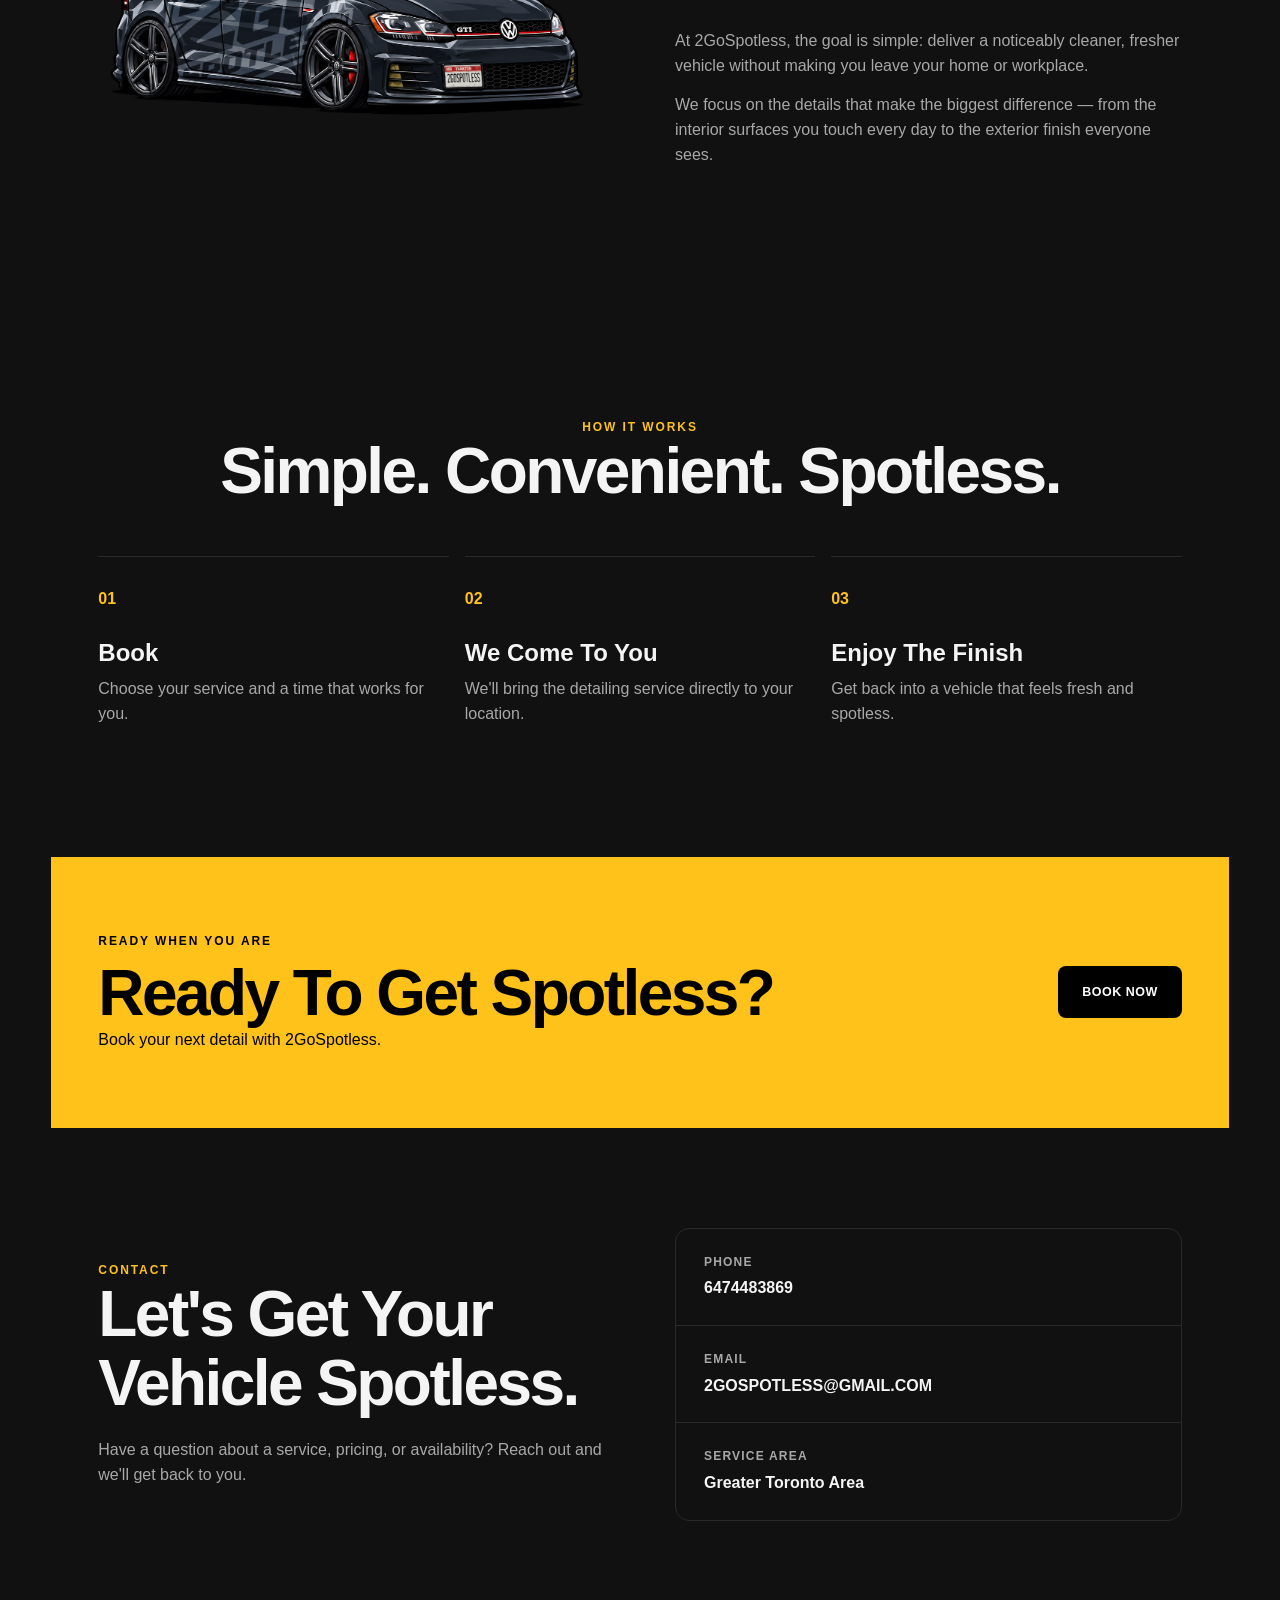
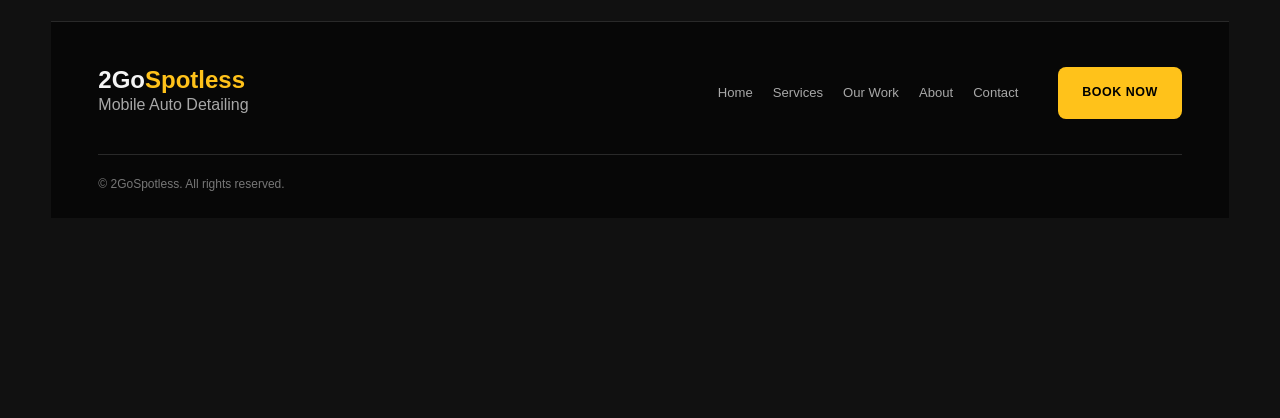
==== commit 2e38487d: "Update index.html" ====
--- a/index.html
+++ b/index.html
@@ -574,373 +574,7 @@
     <h2>OUR <span>WORK.</span></h2>
     <p class="g2s-gallery-subtitle">
       Every detail matters. Take a look at our work.
-    </p>
-  </div>
-
-  <div class="g2s-gallery" id="g2sGallery">
-
-    <img
-      src="assets/FF1%20(1).jpg"
-      alt="2GoSpotless detailing"
-      draggable="false"
-    >
-
-    <img
-      src="assets/FF1%20(2).jpg"
-      alt="2GoSpotless detailing"
-      draggable="false"
-    >
-
-    <img
-      src="assets/FF1%20(3).jpg"
-      alt="2GoSpotless detailing"
-      draggable="false"
-    >
-
-    <img
-      src="assets/FF1%20(4).jpg"
-      alt="2GoSpotless detailing"
-      draggable="false"
-    >
-
-    <img
-      src="assets/FF1%20(5).jpg"
-      alt="2GoSpotless detailing"
-      draggable="false"
-    >
-
-    <img
-      src="assets/FF1%20(6).jpg"
-      alt="2GoSpotless detailing"
-      draggable="false"
-    >
-
-  </div>
-
-  <p class="g2s-gallery-hint">DRAG TO EXPLORE &nbsp; ← →</p>
-
-  <a
-    href="https://www.instagram.com/2gospotless/"
-    target="_blank"
-    rel="noopener noreferrer"
-    class="instagram-link"
-  >
-    VIEW MORE ON INSTAGRAM
-    <span>@2gospotless</span>
-  </a>
-
-</section>
-
-
-<style>
-/* ==============================
-   2GOSPOTLESS GALLERY
-   ============================== */
-
-.g2s-work-section {
-  background: #080808;
-  color: #ffffff;
-  padding: 85px 0 75px;
-  overflow: hidden;
-}
-
-/* Heading */
-
-.g2s-gallery-heading {
-  text-align: center;
-  padding: 0 20px;
-  margin-bottom: 45px;
-}
-
-.g2s-gallery-eyebrow {
-  color: #f5d000;
-  font-size: 11px;
-  font-weight: 800;
-  letter-spacing: 4px;
-  margin: 0 0 14px;
-}
-
-.g2s-gallery-heading h2 {
-  color: #ffffff;
-  font-size: clamp(38px, 6vw, 66px);
-  font-weight: 900;
-  letter-spacing: -2px;
-  line-height: 1;
-  margin: 0;
-}
-
-.g2s-gallery-heading h2 span {
-  color: #f5d000;
-}
-
-.g2s-gallery-subtitle {
-  color: #a8a8a8;
-  font-size: 14px;
-  margin-top: 18px;
-  letter-spacing: 0.4px;
-}
-
-/* Horizontal draggable gallery */
-
-.g2s-gallery {
-  display: flex;
-  align-items: center;
-  gap: 22px;
-
-  overflow-x: auto;
-  overflow-y: hidden;
-
-  padding: 35px max(6vw, 24px) 45px;
-
-  cursor: grab;
-  user-select: none;
-  -webkit-user-select: none;
-
-  scroll-snap-type: x mandatory;
-  scroll-behavior: smooth;
-  scrollbar-width: none;
-  -ms-overflow-style: none;
-}
-
-.g2s-gallery::-webkit-scrollbar {
-  display: none;
-}
-
-.g2s-gallery.g2s-dragging {
-  cursor: grabbing;
-  scroll-behavior: auto;
-  scroll-snap-type: none;
-}
-
-/* Individual photos */
-
-.g2s-gallery img {
-  display: block;
-  flex: 0 0 clamp(230px, 29vw, 370px);
-
-  width: clamp(230px, 29vw, 370px);
-  aspect-ratio: 4 / 5;
-  height: auto;
-
-  object-fit: cover;
-  border-radius: 5px;
-
-  scroll-snap-align: center;
-
-  border: 1px solid rgba(255, 255, 255, 0.09);
-  box-shadow: 0 12px 35px rgba(0, 0, 0, 0.35);
-
-  transition:
-    transform 0.35s ease,
-    border-color 0.35s ease,
-    box-shadow 0.35s ease;
-
-  -webkit-user-drag: none;
-}
-
-/* A subtle half-circle effect */
-
-.g2s-gallery img:nth-child(6n + 1),
-.g2s-gallery img:nth-child(6n + 6) {
-  transform: translateY(12px) scale(0.97);
-}
-
-.g2s-gallery img:nth-child(6n + 2),
-.g2s-gallery img:nth-child(6n + 5) {
-  transform: translateY(5px);
-}
-
-.g2s-gallery img:nth-child(6n + 3),
-.g2s-gallery img:nth-child(6n + 4) {
-  transform: translateY(0);
-}
-
-/* Hover effect for desktop */
-
-@media (hover: hover) and (pointer: fine) {
-  .g2s-gallery:not(.g2s-dragging) img:hover {
-    transform: translateY(-5px) scale(1.015);
-    border-color: rgba(245, 208, 0, 0.65);
-    box-shadow: 0 16px 40px rgba(245, 208, 0, 0.08);
-  }
-}
-
-/* Drag instruction */
-
-.g2s-gallery-hint {
-  color: #777777;
-  text-align: center;
-  font-size: 10px;
-  font-weight: 700;
-  letter-spacing: 3px;
-  margin: 0 0 30px;
-}
-
-/* Instagram link */
-
-.g2s-work-section .instagram-link {
-  display: flex;
-  flex-direction: column;
-  align-items: center;
-  gap: 8px;
-
-  width: fit-content;
-  margin: 0 auto;
-  padding: 15px 26px;
-
-  color: #f5d000;
-  border: 1px solid rgba(245, 208, 0, 0.55);
-  border-radius: 3px;
-
-  font-size: 11px;
-  font-weight: 800;
-  letter-spacing: 1.5px;
-  text-decoration: none;
-
-  transition:
-    background 0.25s ease,
-    color 0.25s ease,
-    border-color 0.25s ease;
-}
-
-.g2s-work-section .instagram-link span {
-  color: #aaaaaa;
-  font-size: 12px;
-  font-weight: 500;
-  letter-spacing: 0.5px;
-}
-
-.g2s-work-section .instagram-link:hover {
-  background: #f5d000;
-  color: #080808;
-  border-color: #f5d000;
-}
-
-.g2s-work-section .instagram-link:hover span {
-  color: #080808;
-}
-
-
-/* ==============================
-   MOBILE
-   ============================== */
-
-@media (max-width: 600px) {
-
-  .g2s-work-section {
-    padding: 65px 0 55px;
-  }
-
-  .g2s-gallery-heading {
-    margin-bottom: 25px;
-  }
-
-  .g2s-gallery-eyebrow {
-    font-size: 9px;
-    letter-spacing: 3px;
-  }
-
-  .g2s-gallery-heading h2 {
-    font-size: 42px;
-  }
-
-  .g2s-gallery-subtitle {
-    font-size: 12px;
-  }
-
-  .g2s-gallery {
-    gap: 14px;
-    padding: 25px 22px 35px;
-  }
-
-  .g2s-gallery img {
-    flex-basis: 76vw;
-    width: 76vw;
-    max-width: 330px;
-    border-radius: 4px;
-  }
-
-  .g2s-gallery img:nth-child(6n + 1),
-  .g2s-gallery img:nth-child(6n + 6) {
-    transform: translateY(8px) scale(0.98);
-  }
-
-  .g2s-gallery img:nth-child(6n + 2),
-  .g2s-gallery img:nth-child(6n + 5) {
-    transform: translateY(3px);
-  }
-
-  .g2s-gallery-hint {
-    font-size: 9px;
-    margin-bottom: 25px;
-  }
-}
-</style>
-
-
-<script>
-(function () {
-  const gallery = document.getElementById("g2sGallery");
-
-  if (!gallery || gallery.dataset.dragReady === "true") {
-    return;
-  }
-
-  gallery.dataset.dragReady = "true";
-
-  let isDragging = false;
-  let startX = 0;
-  let startScrollLeft = 0;
-  let hasMoved = false;
-
-  gallery.addEventListener("pointerdown", function (event) {
-    // Use native touch gestures on phones and tablets.
-    if (event.pointerType !== "mouse" || event.button !== 0) {
-      return;
-    }
-
-    isDragging = true;
-    hasMoved = false;
-    startX = event.clientX;
-    startScrollLeft = gallery.scrollLeft;
-
-    gallery.classList.add("g2s-dragging");
-  });
-
-  window.addEventListener("pointermove", function (event) {
-    if (!isDragging) return;
-
-    const distance = event.clientX - startX;
-
-    if (Math.abs(distance) > 4) {
-      hasMoved = true;
-    }
-
-    if (hasMoved) {
-      gallery.scrollLeft = startScrollLeft - distance;
-    }
-  });
-
-  function stopDragging() {
-    if (!isDragging) return;
-
-    isDragging = false;
-    gallery.classList.remove("g2s-dragging");
-  }
-
-  window.addEventListener("pointerup", stopDragging);
-  window.addEventListener("pointercancel", stopDragging);
-  window.addEventListener("blur", stopDragging);
-
-  gallery.addEventListener("click", function (event) {
-    if (hasMoved) {
-      event.preventDefault();
-      event.stopPropagation();
-      hasMoved = false;
-    }
-  }, true);
-})();
-</script>
+    </
 
 
 
--- a/style.css
+++ b/style.css
@@ -2170,34 +2170,3 @@
 .mobile-menu-button {
   cursor: pointer;
 }
-/* Center the booking and services buttons */
-.hero-buttons,
-.hero-cta-buttons,
-.hero-actions {
-  display: flex;
-  justify-content: center;
-  align-items: center;
-  gap: 15px;
-  flex-wrap: wrap;
-  width: 100%;
-  margin-left: auto;
-  margin-right: auto;
-}
-/* Center the BOOK YOUR DETAIL button */
-#setmore-book-your-detail {
-  display: block;
-  margin-left: auto;
-  margin-right: auto;
-}
-
-.center:has(#setmore-book-your-detail) {
-  display: flex;
-  justify-content: center;
-  align-items: center;
-  width: 100%;
-  text-align: center;
-}
-/* Add space below the BOOK YOUR DETAIL button */
-.center:has(#setmore-book-your-detail) {
-  margin-bottom: 40px;
-}
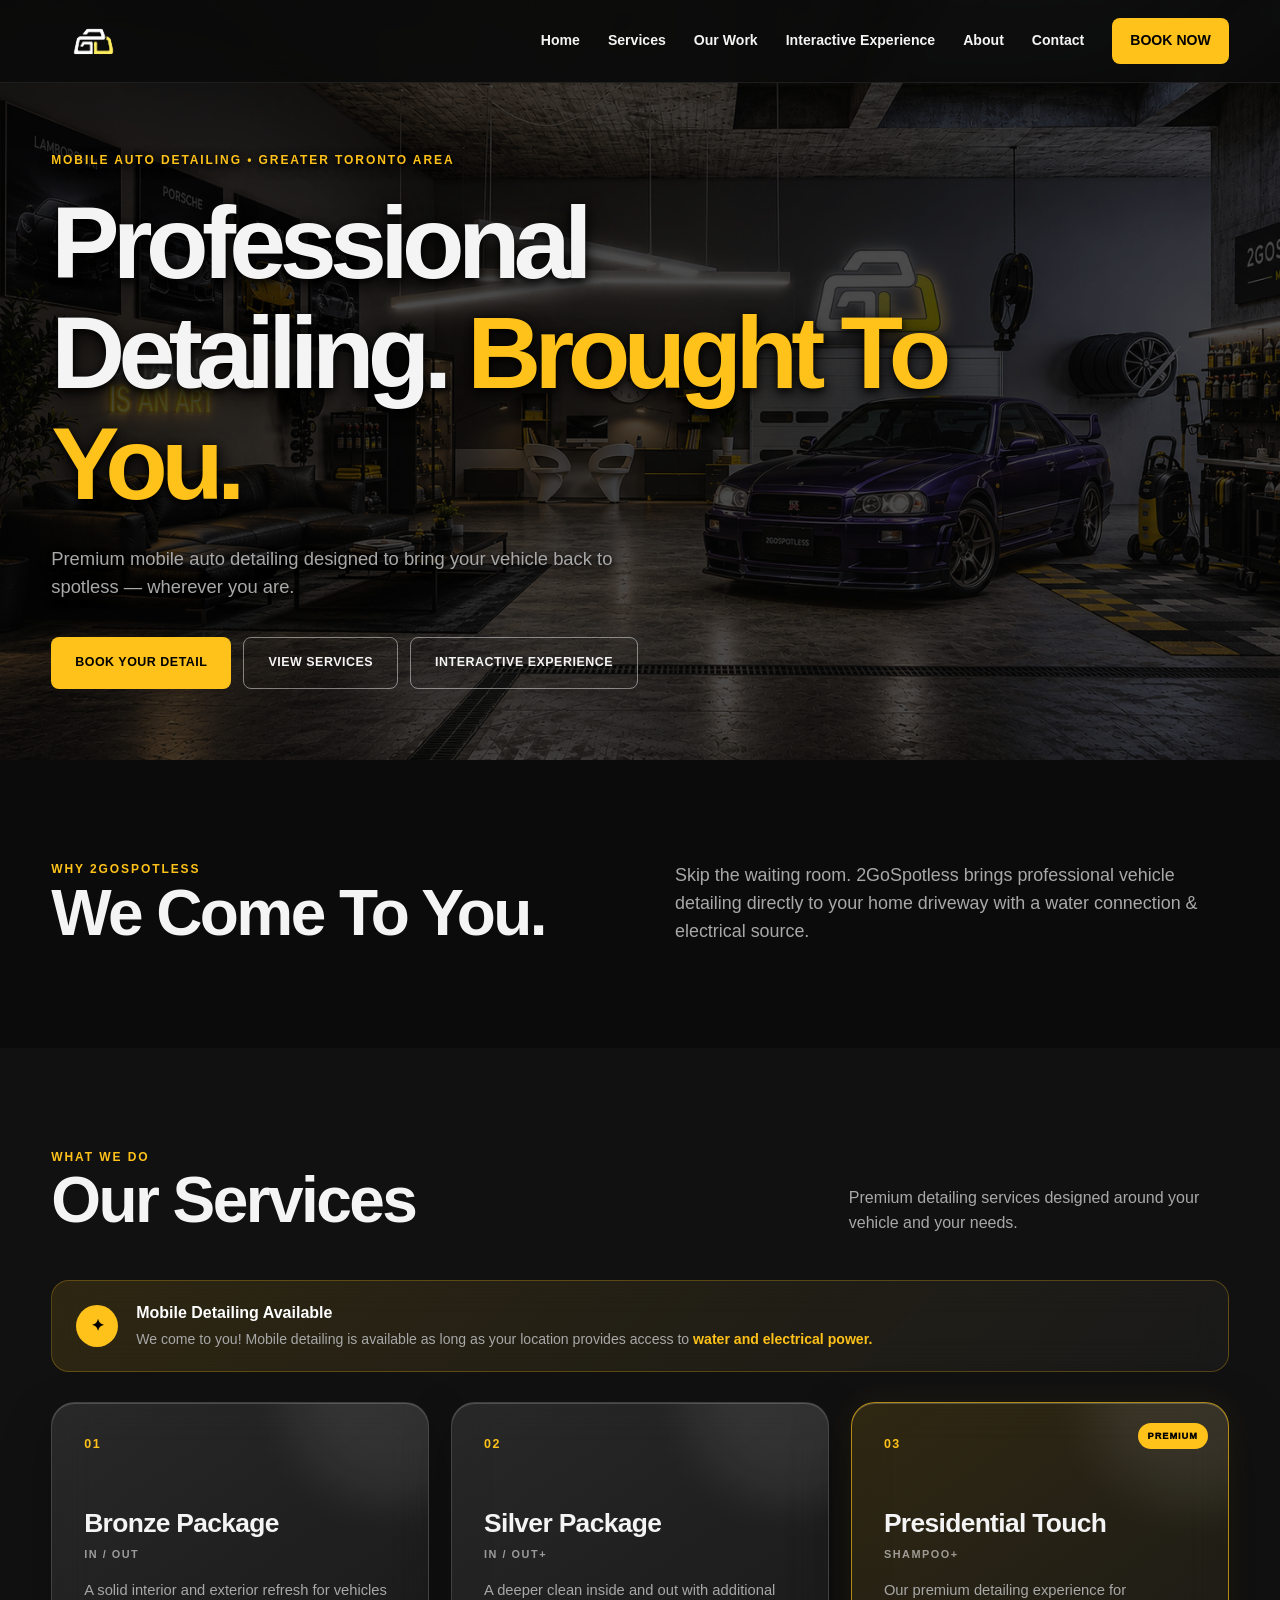
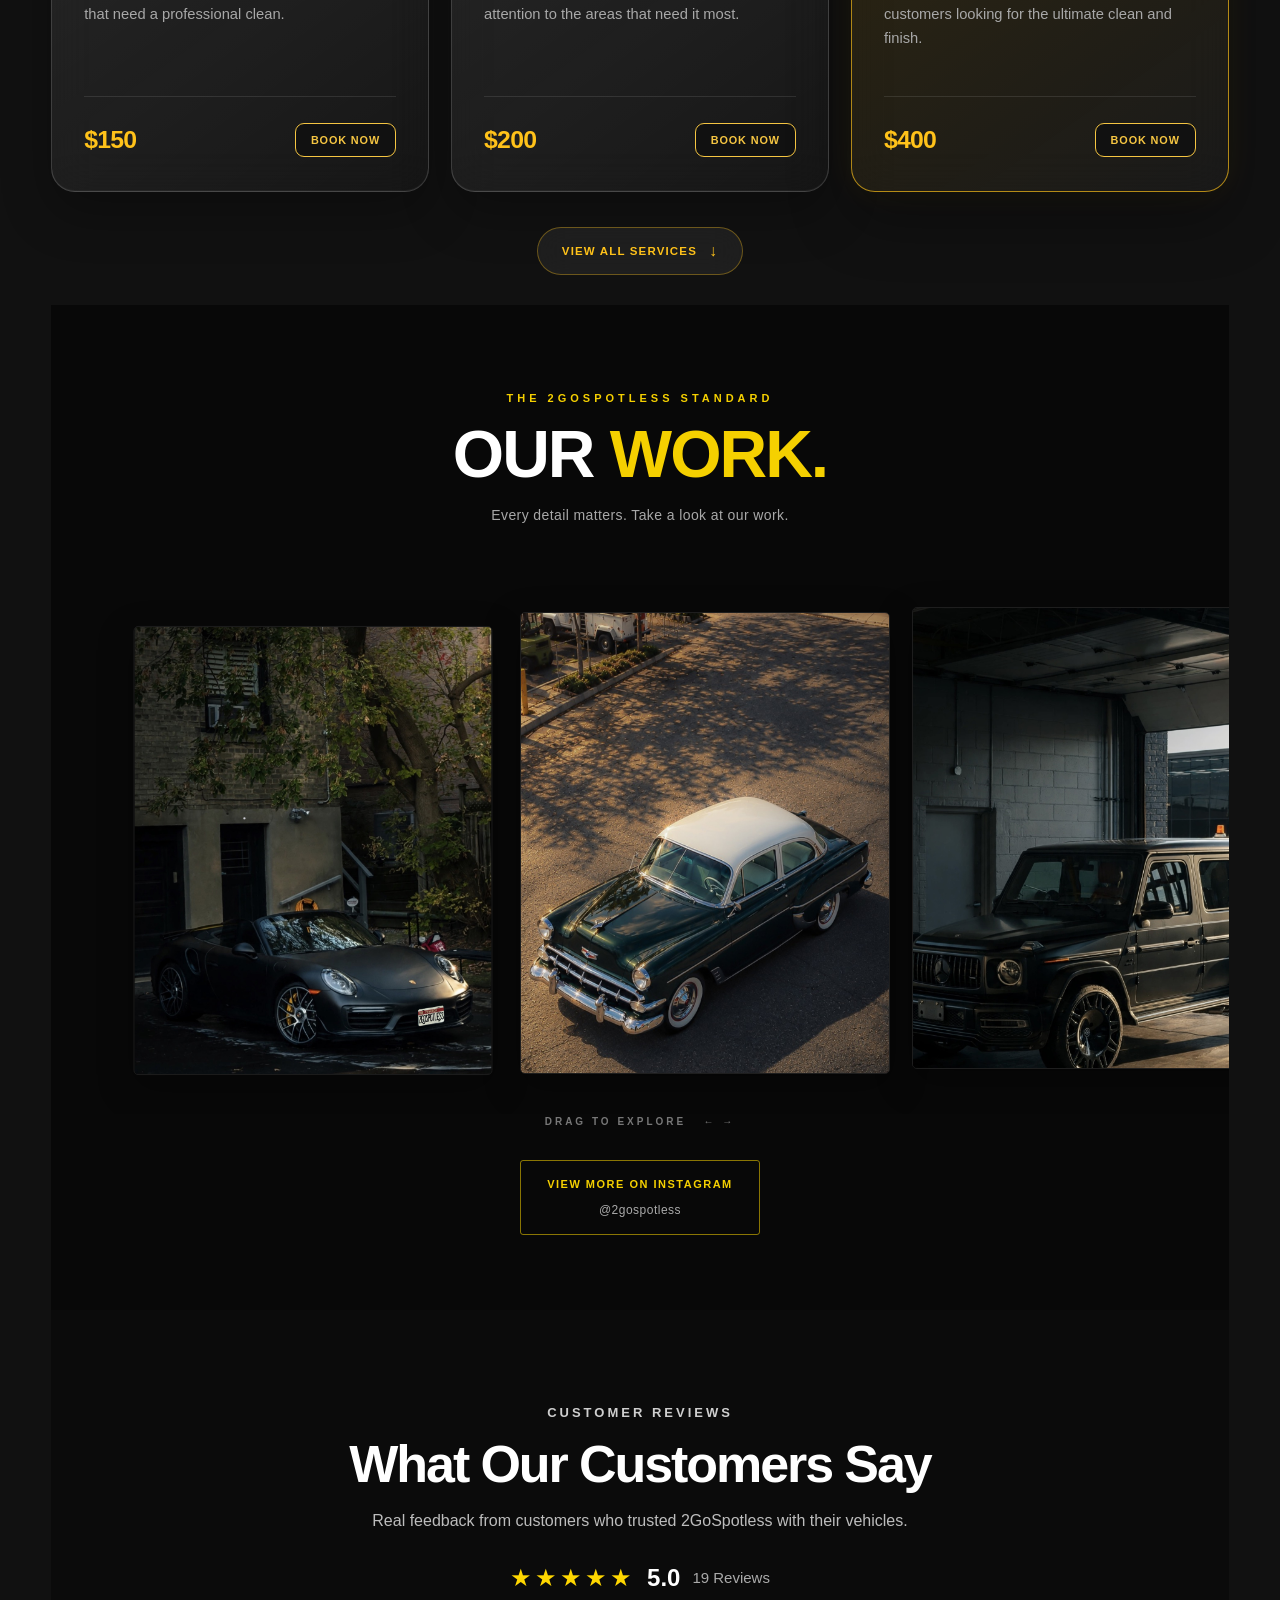
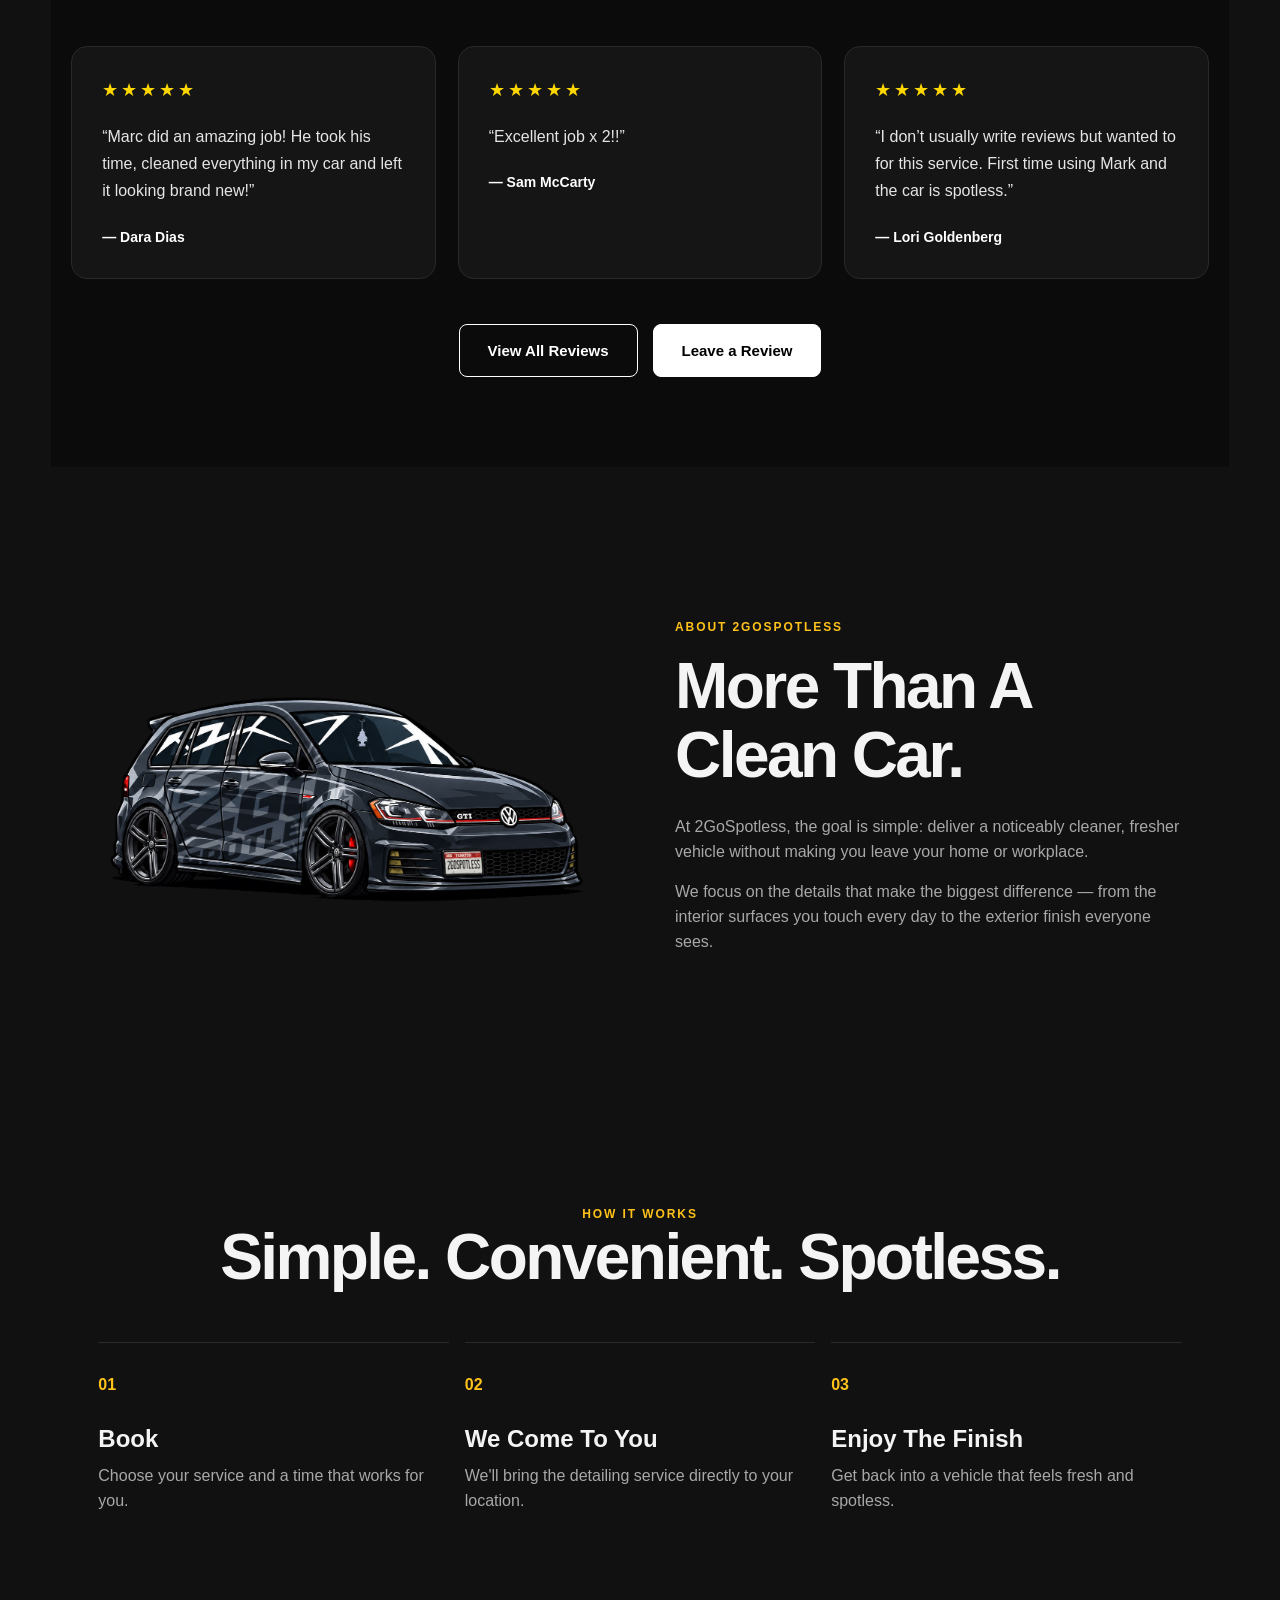
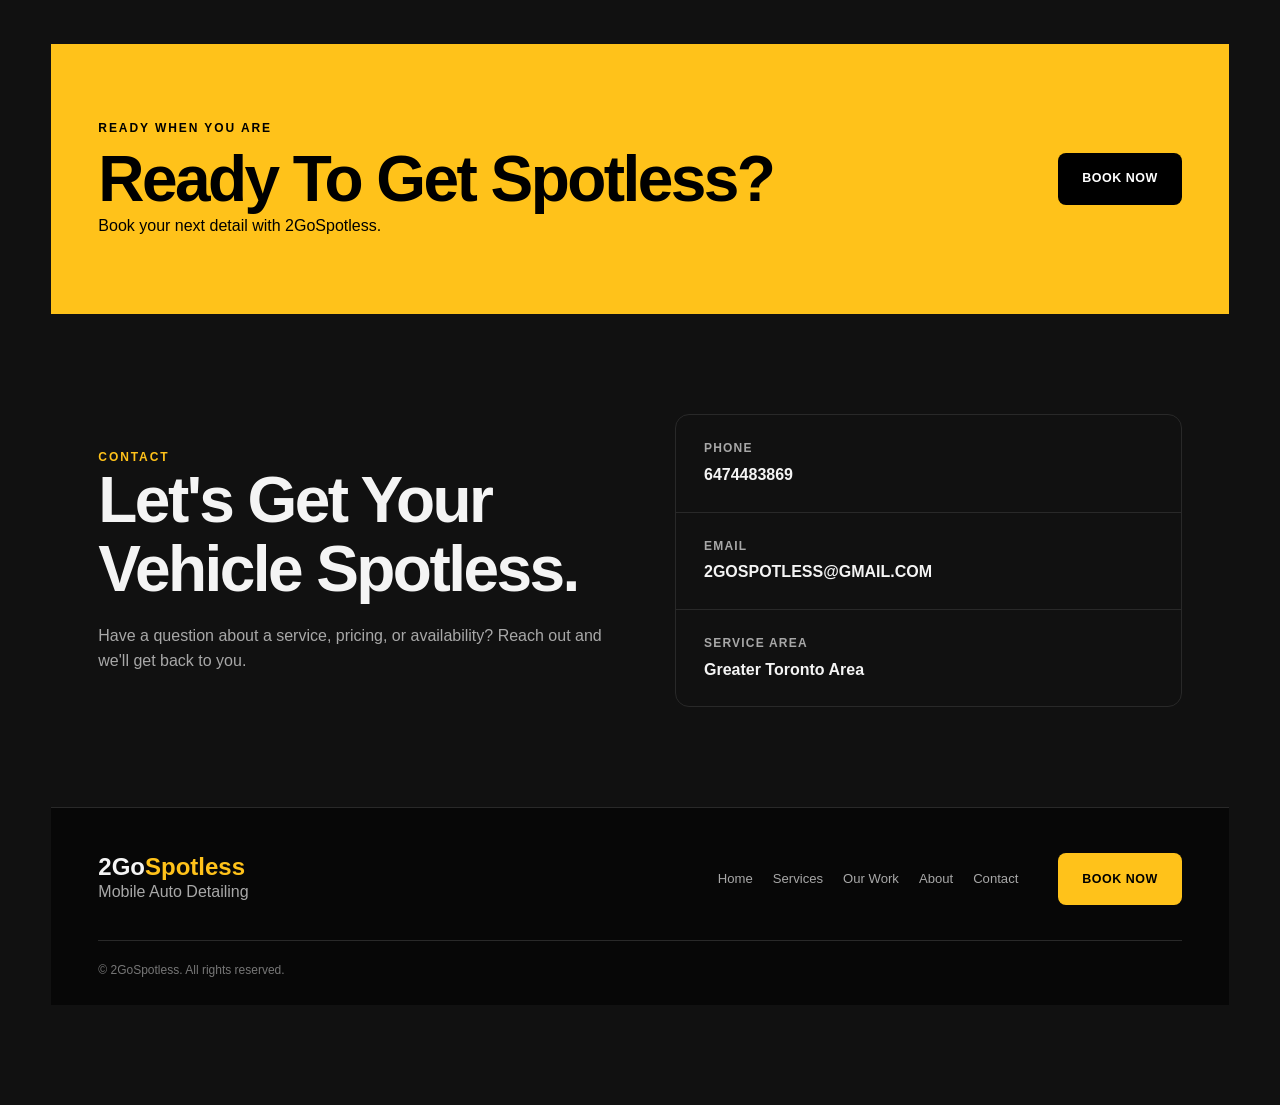
==== commit ec4c826d: "Update index.html" ====
--- a/index.html
+++ b/index.html
@@ -565,7 +565,6 @@
        OUR WORK / PHOTOS
   ====================================================== -->
 
-
 <!-- 2GOSPOTLESS PHOTO GALLERY -->
 <section class="section g2s-work-section" id="work">
 
@@ -574,8 +573,336 @@
     <h2>OUR <span>WORK.</span></h2>
     <p class="g2s-gallery-subtitle">
       Every detail matters. Take a look at our work.
-    </
-
+    </p>
+  </div>
+
+  <div class="g2s-gallery" id="g2sGallery">
+
+    <!-- NEW PHOTOS FIRST -->
+    <img src="assets/NEW1.jpg" alt="2GoSpotless detailing" draggable="false">
+    <img src="assets/NEW2.jpg" alt="2GoSpotless detailing" draggable="false">
+    <img src="assets/NEW3.jpg" alt="2GoSpotless detailing" draggable="false">
+    <img src="assets/NEW4.jpg" alt="2GoSpotless detailing" draggable="false">
+
+    <!-- EXISTING PHOTOS -->
+    <img src="assets/FF1%20(1).jpg" alt="2GoSpotless detailing" draggable="false">
+    <img src="assets/FF1%20(2).jpg" alt="2GoSpotless detailing" draggable="false">
+    <img src="assets/FF1%20(3).jpg" alt="2GoSpotless detailing" draggable="false">
+    <img src="assets/FF1%20(4).jpg" alt="2GoSpotless detailing" draggable="false">
+    <img src="assets/FF1%20(5).jpg" alt="2GoSpotless detailing" draggable="false">
+    <img src="assets/FF1%20(6).jpg" alt="2GoSpotless detailing" draggable="false">
+
+  </div>
+
+  <p class="g2s-gallery-hint">DRAG TO EXPLORE &nbsp; ← →</p>
+
+  <a
+    href="https://www.instagram.com/2gospotless/"
+    target="_blank"
+    rel="noopener noreferrer"
+    class="instagram-link"
+  >
+    VIEW MORE ON INSTAGRAM
+    <span>@2gospotless</span>
+  </a>
+
+</section>
+
+
+<style>
+/* ==============================
+   2GOSPOTLESS GALLERY
+   ============================== */
+
+.g2s-work-section {
+  background: #080808;
+  color: #ffffff;
+  padding: 85px 0 75px;
+  overflow: hidden;
+}
+
+/* Heading */
+
+.g2s-gallery-heading {
+  text-align: center;
+  padding: 0 20px;
+  margin-bottom: 45px;
+}
+
+.g2s-gallery-eyebrow {
+  color: #f5d000;
+  font-size: 11px;
+  font-weight: 800;
+  letter-spacing: 4px;
+  margin: 0 0 14px;
+}
+
+.g2s-gallery-heading h2 {
+  color: #ffffff;
+  font-size: clamp(38px, 6vw, 66px);
+  font-weight: 900;
+  letter-spacing: -2px;
+  line-height: 1;
+  margin: 0;
+}
+
+.g2s-gallery-heading h2 span {
+  color: #f5d000;
+}
+
+.g2s-gallery-subtitle {
+  color: #a8a8a8;
+  font-size: 14px;
+  margin-top: 18px;
+  letter-spacing: 0.4px;
+}
+
+/* Horizontal draggable gallery */
+
+.g2s-gallery {
+  display: flex;
+  align-items: center;
+  gap: 22px;
+  overflow-x: auto;
+  overflow-y: hidden;
+  padding: 35px max(6vw, 24px) 45px;
+  cursor: grab;
+  user-select: none;
+  -webkit-user-select: none;
+  scroll-snap-type: x mandatory;
+  scroll-behavior: smooth;
+  scrollbar-width: none;
+  -ms-overflow-style: none;
+}
+
+.g2s-gallery::-webkit-scrollbar {
+  display: none;
+}
+
+.g2s-gallery.g2s-dragging {
+  cursor: grabbing;
+  scroll-behavior: auto;
+  scroll-snap-type: none;
+}
+
+/* Individual photos */
+
+.g2s-gallery img {
+  display: block;
+  flex: 0 0 clamp(230px, 29vw, 370px);
+  width: clamp(230px, 29vw, 370px);
+  aspect-ratio: 4 / 5;
+  height: auto;
+  object-fit: cover;
+  border-radius: 5px;
+  scroll-snap-align: center;
+  border: 1px solid rgba(255, 255, 255, 0.09);
+  box-shadow: 0 12px 35px rgba(0, 0, 0, 0.35);
+  transition:
+    transform 0.35s ease,
+    border-color 0.35s ease,
+    box-shadow 0.35s ease;
+  -webkit-user-drag: none;
+}
+
+/* A subtle half-circle effect */
+
+.g2s-gallery img:nth-child(6n + 1),
+.g2s-gallery img:nth-child(6n + 6) {
+  transform: translateY(12px) scale(0.97);
+}
+
+.g2s-gallery img:nth-child(6n + 2),
+.g2s-gallery img:nth-child(6n + 5) {
+  transform: translateY(5px);
+}
+
+.g2s-gallery img:nth-child(6n + 3),
+.g2s-gallery img:nth-child(6n + 4) {
+  transform: translateY(0);
+}
+
+/* Hover effect for desktop */
+
+@media (hover: hover) and (pointer: fine) {
+  .g2s-gallery:not(.g2s-dragging) img:hover {
+    transform: translateY(-5px) scale(1.015);
+    border-color: rgba(245, 208, 0, 0.65);
+    box-shadow: 0 16px 40px rgba(245, 208, 0, 0.08);
+  }
+}
+
+/* Drag instruction */
+
+.g2s-gallery-hint {
+  color: #777777;
+  text-align: center;
+  font-size: 10px;
+  font-weight: 700;
+  letter-spacing: 3px;
+  margin: 0 0 30px;
+}
+
+/* Instagram link */
+
+.g2s-work-section .instagram-link {
+  display: flex;
+  flex-direction: column;
+  align-items: center;
+  gap: 8px;
+  width: fit-content;
+  margin: 0 auto;
+  padding: 15px 26px;
+  color: #f5d000;
+  border: 1px solid rgba(245, 208, 0, 0.55);
+  border-radius: 3px;
+  font-size: 11px;
+  font-weight: 800;
+  letter-spacing: 1.5px;
+  text-decoration: none;
+  transition:
+    background 0.25s ease,
+    color 0.25s ease,
+    border-color 0.25s ease;
+}
+
+.g2s-work-section .instagram-link span {
+  color: #aaaaaa;
+  font-size: 12px;
+  font-weight: 500;
+  letter-spacing: 0.5px;
+}
+
+.g2s-work-section .instagram-link:hover {
+  background: #f5d000;
+  color: #080808;
+  border-color: #f5d000;
+}
+
+.g2s-work-section .instagram-link:hover span {
+  color: #080808;
+}
+
+/* ==============================
+   MOBILE
+   ============================== */
+
+@media (max-width: 600px) {
+
+  .g2s-work-section {
+    padding: 65px 0 55px;
+  }
+
+  .g2s-gallery-heading {
+    margin-bottom: 25px;
+  }
+
+  .g2s-gallery-eyebrow {
+    font-size: 9px;
+    letter-spacing: 3px;
+  }
+
+  .g2s-gallery-heading h2 {
+    font-size: 42px;
+  }
+
+  .g2s-gallery-subtitle {
+    font-size: 12px;
+  }
+
+  .g2s-gallery {
+    gap: 14px;
+    padding: 25px 22px 35px;
+  }
+
+  .g2s-gallery img {
+    flex-basis: 76vw;
+    width: 76vw;
+    max-width: 330px;
+    border-radius: 4px;
+  }
+
+  .g2s-gallery img:nth-child(6n + 1),
+  .g2s-gallery img:nth-child(6n + 6) {
+    transform: translateY(8px) scale(0.98);
+  }
+
+  .g2s-gallery img:nth-child(6n + 2),
+  .g2s-gallery img:nth-child(6n + 5) {
+    transform: translateY(3px);
+  }
+
+  .g2s-gallery-hint {
+    font-size: 9px;
+    margin-bottom: 25px;
+  }
+}
+</style>
+
+
+<script>
+(function () {
+  const gallery = document.getElementById("g2sGallery");
+
+  if (!gallery || gallery.dataset.dragReady === "true") {
+    return;
+  }
+
+  gallery.dataset.dragReady = "true";
+
+  let isDragging = false;
+  let startX = 0;
+  let startScrollLeft = 0;
+  let hasMoved = false;
+
+  gallery.addEventListener("pointerdown", function (event) {
+    // Use native touch gestures on phones and tablets.
+    if (event.pointerType !== "mouse" || event.button !== 0) {
+      return;
+    }
+
+    isDragging = true;
+    hasMoved = false;
+    startX = event.clientX;
+    startScrollLeft = gallery.scrollLeft;
+
+    gallery.classList.add("g2s-dragging");
+  });
+
+  window.addEventListener("pointermove", function (event) {
+    if (!isDragging) return;
+
+    const distance = event.clientX - startX;
+
+    if (Math.abs(distance) > 4) {
+      hasMoved = true;
+    }
+
+    if (hasMoved) {
+      gallery.scrollLeft = startScrollLeft - distance;
+    }
+  });
+
+  function stopDragging() {
+    if (!isDragging) return;
+
+    isDragging = false;
+    gallery.classList.remove("g2s-dragging");
+  }
+
+  window.addEventListener("pointerup", stopDragging);
+  window.addEventListener("pointercancel", stopDragging);
+  window.addEventListener("blur", stopDragging);
+
+  gallery.addEventListener("click", function (event) {
+    if (hasMoved) {
+      event.preventDefault();
+      event.stopPropagation();
+      hasMoved = false;
+    }
+  }, true);
+})();
+</script>
 
 
   <!-- =====================================================
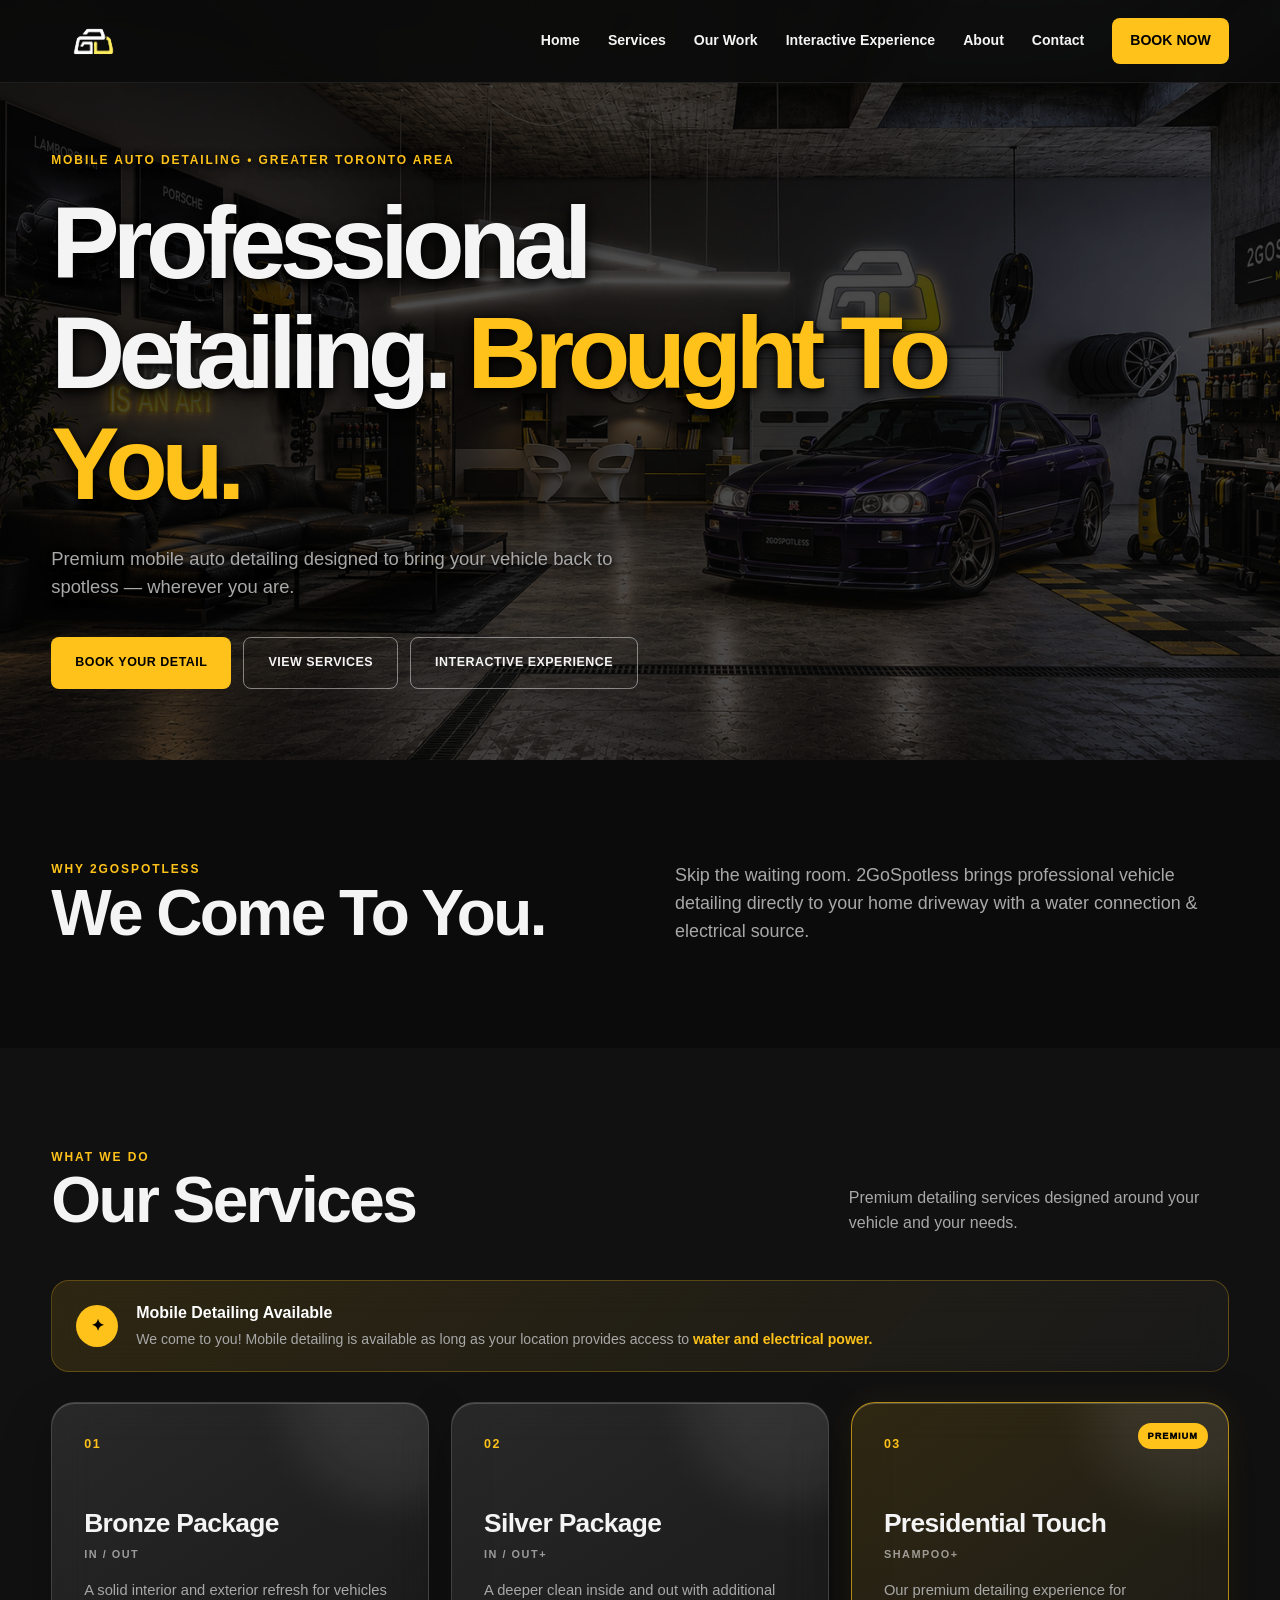
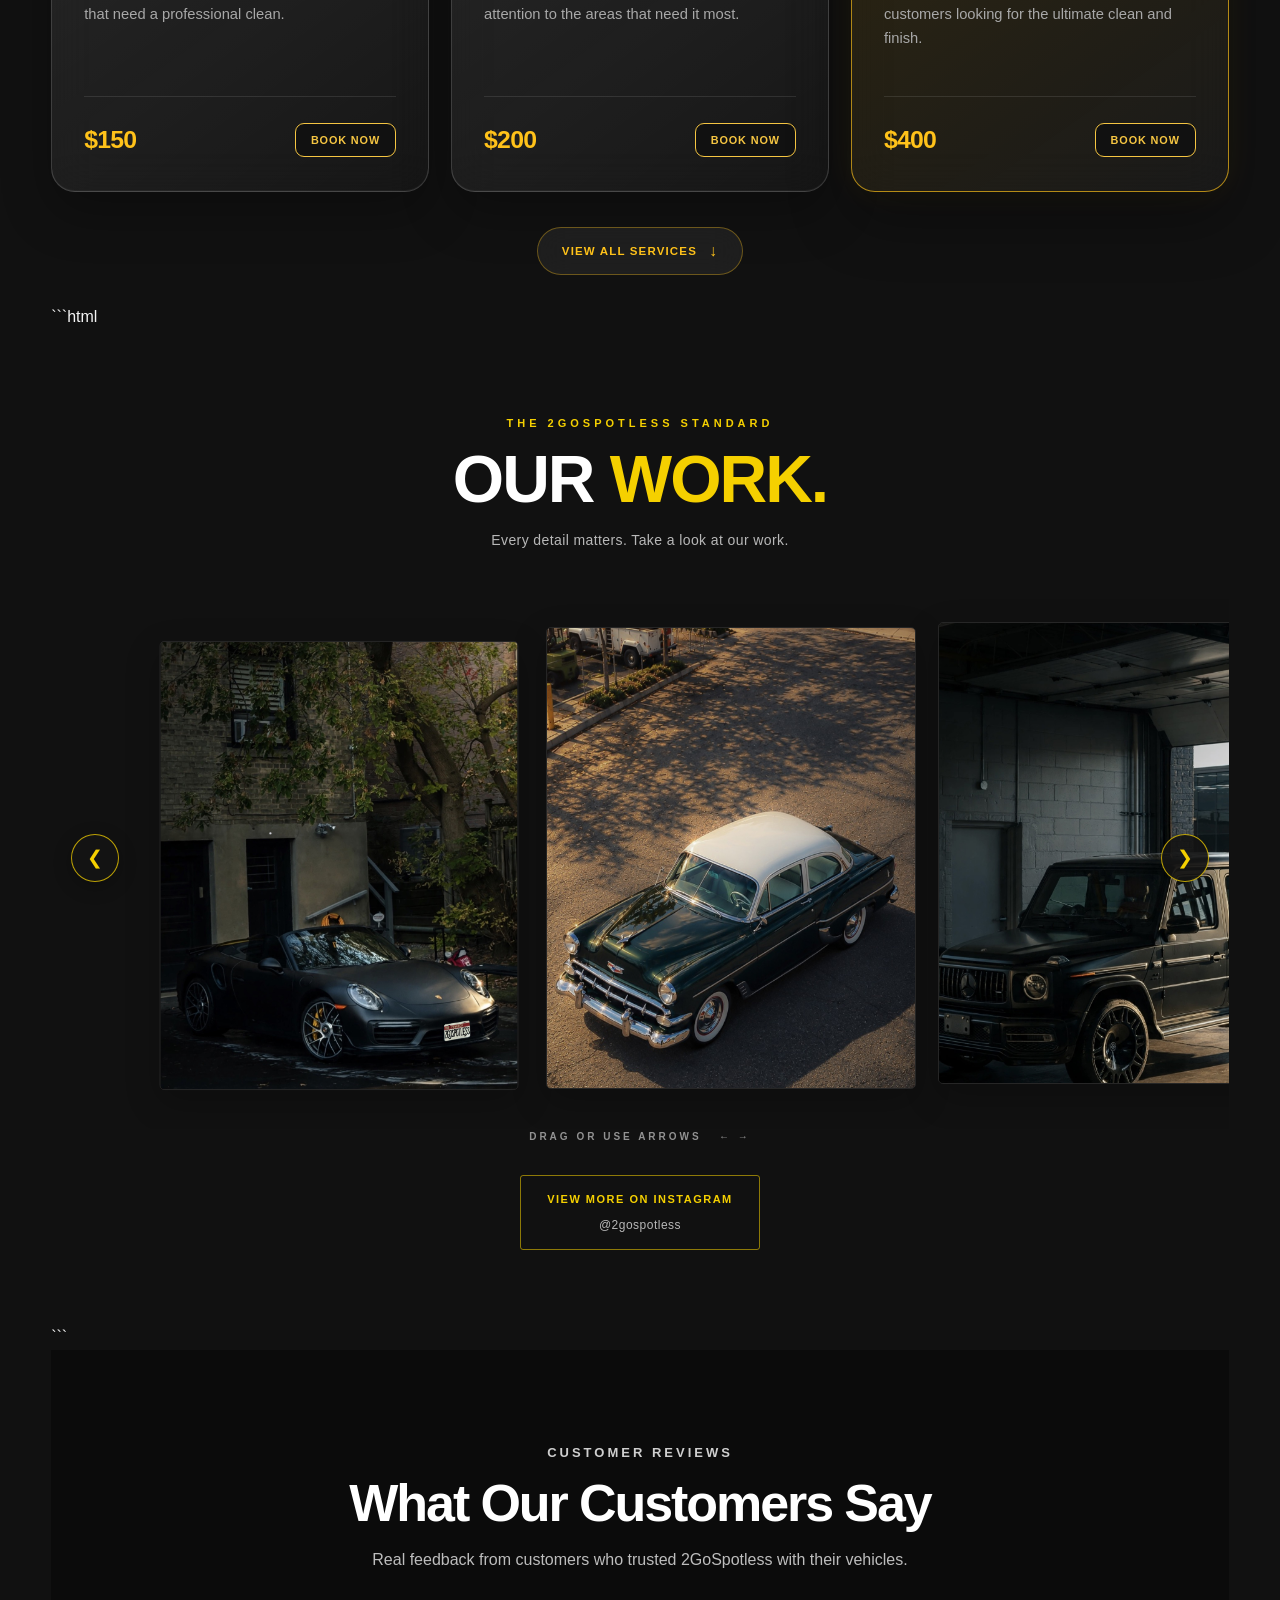
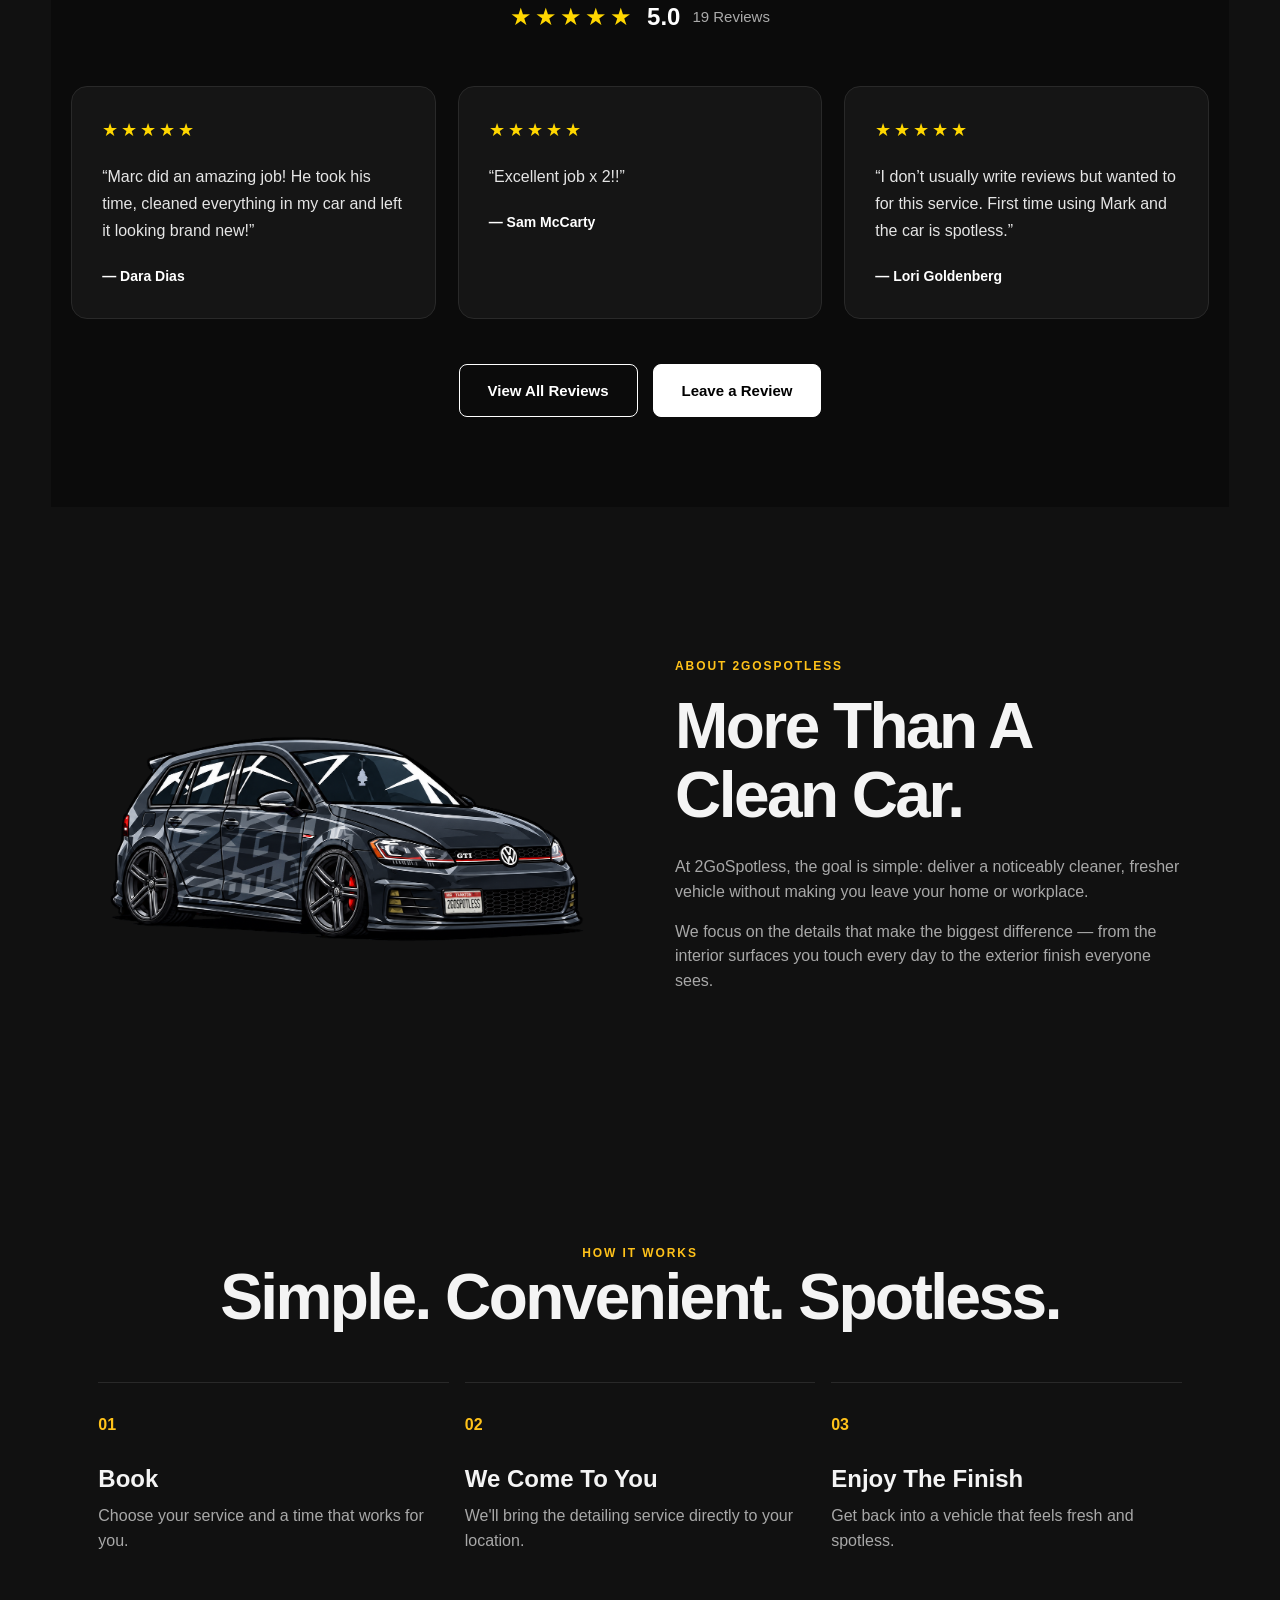
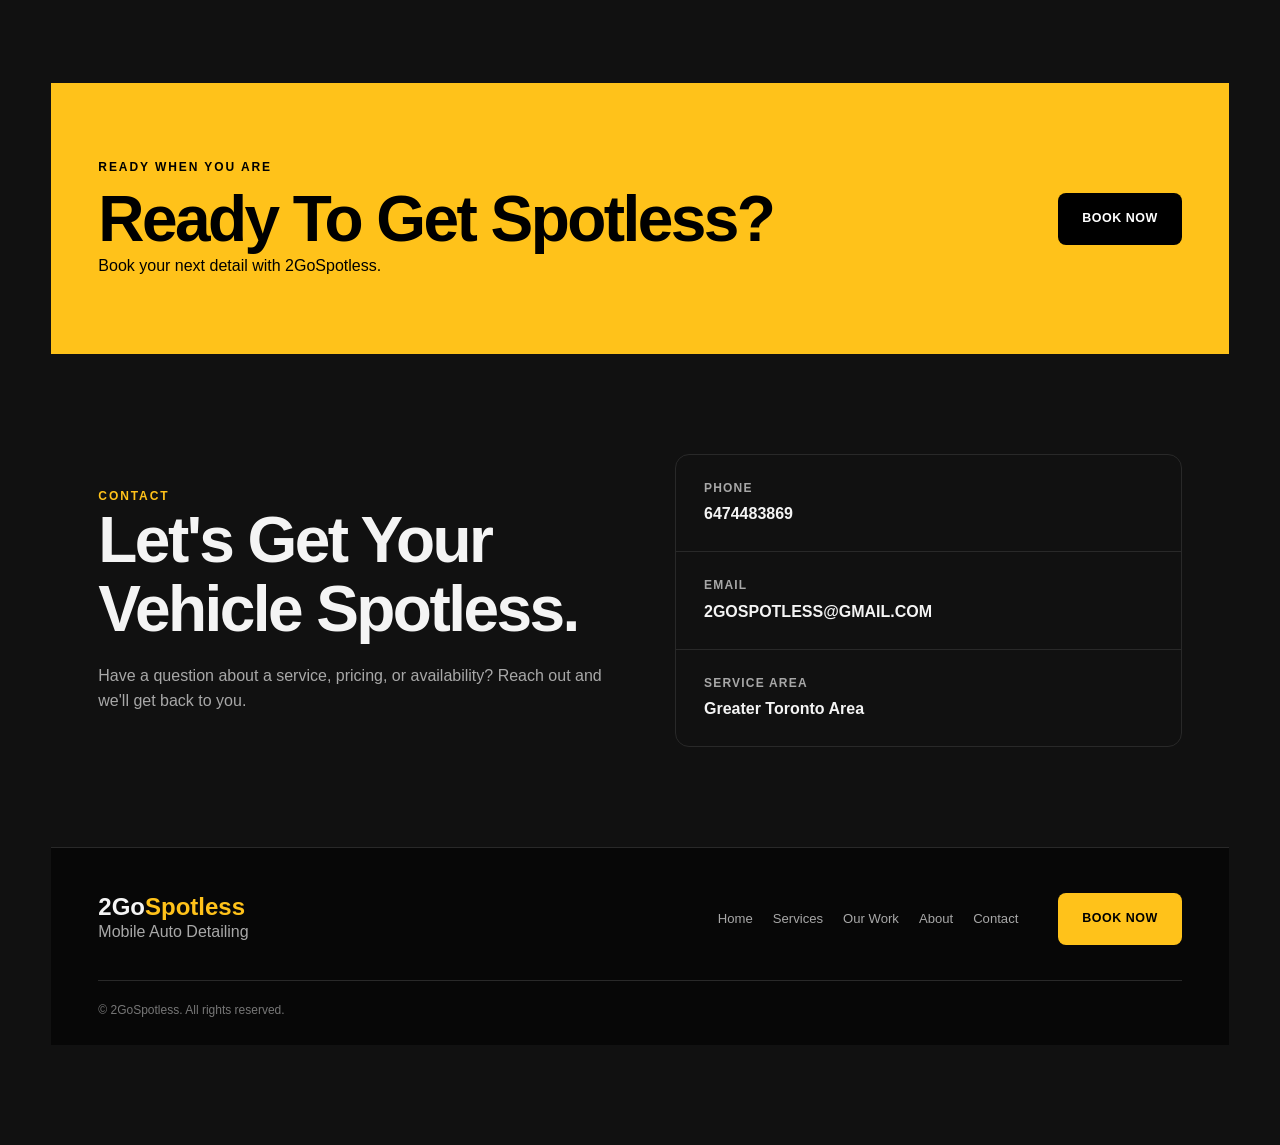
==== commit 3c7be521: "Update index.html" ====
--- a/index.html
+++ b/index.html
@@ -565,6 +565,7 @@
        OUR WORK / PHOTOS
   ====================================================== -->
 
+```html
 <!-- 2GOSPOTLESS PHOTO GALLERY -->
 <section class="section g2s-work-section" id="work">
 
@@ -576,25 +577,50 @@
     </p>
   </div>
 
-  <div class="g2s-gallery" id="g2sGallery">
-
-    <!-- NEW PHOTOS FIRST -->
-    <img src="assets/NEW1.jpg" alt="2GoSpotless detailing" draggable="false">
-    <img src="assets/NEW2.jpg" alt="2GoSpotless detailing" draggable="false">
-    <img src="assets/NEW3.jpg" alt="2GoSpotless detailing" draggable="false">
-    <img src="assets/NEW4.jpg" alt="2GoSpotless detailing" draggable="false">
-
-    <!-- EXISTING PHOTOS -->
-    <img src="assets/FF1%20(1).jpg" alt="2GoSpotless detailing" draggable="false">
-    <img src="assets/FF1%20(2).jpg" alt="2GoSpotless detailing" draggable="false">
-    <img src="assets/FF1%20(3).jpg" alt="2GoSpotless detailing" draggable="false">
-    <img src="assets/FF1%20(4).jpg" alt="2GoSpotless detailing" draggable="false">
-    <img src="assets/FF1%20(5).jpg" alt="2GoSpotless detailing" draggable="false">
-    <img src="assets/FF1%20(6).jpg" alt="2GoSpotless detailing" draggable="false">
+  <!-- GALLERY WITH ARROWS -->
+  <div class="g2s-gallery-wrap">
+
+    <button
+      class="g2s-gallery-arrow g2s-gallery-prev"
+      type="button"
+      aria-label="Previous photos"
+      title="Previous photos"
+    >
+      &#10094;
+    </button>
+
+    <div class="g2s-gallery" id="g2sGallery">
+
+      <!-- NEW PHOTOS FIRST -->
+      <img src="assets/NEW1.jpg" alt="2GoSpotless detailing" draggable="false">
+      <img src="assets/NEW2.jpg" alt="2GoSpotless detailing" draggable="false">
+      <img src="assets/NEW3.jpg" alt="2GoSpotless detailing" draggable="false">
+      <img src="assets/NEW4.jpg" alt="2GoSpotless detailing" draggable="false">
+
+      <!-- EXISTING PHOTOS -->
+      <img src="assets/FF1%20(1).jpg" alt="2GoSpotless detailing" draggable="false">
+      <img src="assets/FF1%20(2).jpg" alt="2GoSpotless detailing" draggable="false">
+      <img src="assets/FF1%20(3).jpg" alt="2GoSpotless detailing" draggable="false">
+      <img src="assets/FF1%20(4).jpg" alt="2GoSpotless detailing" draggable="false">
+      <img src="assets/FF1%20(5).jpg" alt="2GoSpotless detailing" draggable="false">
+      <img src="assets/FF1%20(6).jpg" alt="2GoSpotless detailing" draggable="false">
+
+    </div>
+
+    <button
+      class="g2s-gallery-arrow g2s-gallery-next"
+      type="button"
+      aria-label="Next photos"
+      title="Next photos"
+    >
+      &#10095;
+    </button>
 
   </div>
 
-  <p class="g2s-gallery-hint">DRAG TO EXPLORE &nbsp; ← →</p>
+  <p class="g2s-gallery-hint">
+    DRAG OR USE ARROWS &nbsp; &#8592; &#8594;
+  </p>
 
   <a
     href="https://www.instagram.com/2gospotless/"
@@ -615,7 +641,7 @@
    ============================== */
 
 .g2s-work-section {
-  background: #080808;
+  background: #111111;
   color: #ffffff;
   padding: 85px 0 75px;
   overflow: hidden;
@@ -626,7 +652,7 @@
 .g2s-gallery-heading {
   text-align: center;
   padding: 0 20px;
-  margin-bottom: 45px;
+  margin-bottom: 35px;
 }
 
 .g2s-gallery-eyebrow {
@@ -651,10 +677,17 @@
 }
 
 .g2s-gallery-subtitle {
-  color: #a8a8a8;
+  color: #b8b8b8;
   font-size: 14px;
   margin-top: 18px;
   letter-spacing: 0.4px;
+}
+
+/* Gallery layout */
+
+.g2s-gallery-wrap {
+  position: relative;
+  width: 100%;
 }
 
 /* Horizontal draggable gallery */
@@ -665,7 +698,7 @@
   gap: 22px;
   overflow-x: auto;
   overflow-y: hidden;
-  padding: 35px max(6vw, 24px) 45px;
+  padding: 35px max(8vw, 70px) 45px;
   cursor: grab;
   user-select: none;
   -webkit-user-select: none;
@@ -673,6 +706,7 @@
   scroll-behavior: smooth;
   scrollbar-width: none;
   -ms-overflow-style: none;
+  overscroll-behavior-x: contain;
 }
 
 .g2s-gallery::-webkit-scrollbar {
@@ -697,15 +731,16 @@
   border-radius: 5px;
   scroll-snap-align: center;
   border: 1px solid rgba(255, 255, 255, 0.09);
-  box-shadow: 0 12px 35px rgba(0, 0, 0, 0.35);
+  box-shadow: 0 12px 35px rgba(0, 0, 0, 0.24);
   transition:
     transform 0.35s ease,
     border-color 0.35s ease,
     box-shadow 0.35s ease;
   -webkit-user-drag: none;
-}
-
-/* A subtle half-circle effect */
+  pointer-events: auto;
+}
+
+/* Subtle gallery height variation */
 
 .g2s-gallery img:nth-child(6n + 1),
 .g2s-gallery img:nth-child(6n + 6) {
@@ -722,7 +757,60 @@
   transform: translateY(0);
 }
 
-/* Hover effect for desktop */
+/* Navigation arrows */
+
+.g2s-gallery-arrow {
+  position: absolute;
+  top: 50%;
+  z-index: 5;
+  display: flex;
+  align-items: center;
+  justify-content: center;
+  width: 48px;
+  height: 48px;
+  padding: 0;
+  border: 1px solid rgba(245, 208, 0, 0.75);
+  border-radius: 50%;
+  background: rgba(20, 20, 20, 0.92);
+  color: #f5d000;
+  font-size: 19px;
+  line-height: 1;
+  cursor: pointer;
+  transform: translateY(-50%);
+  box-shadow: 0 5px 18px rgba(0, 0, 0, 0.25);
+  transition:
+    background 0.25s ease,
+    color 0.25s ease,
+    border-color 0.25s ease,
+    box-shadow 0.25s ease;
+}
+
+.g2s-gallery-prev {
+  left: 20px;
+}
+
+.g2s-gallery-next {
+  right: 20px;
+}
+
+.g2s-gallery-arrow:hover,
+.g2s-gallery-arrow:focus-visible {
+  background: #f5d000;
+  color: #111111;
+  border-color: #f5d000;
+  box-shadow: 0 0 22px rgba(245, 208, 0, 0.2);
+}
+
+.g2s-gallery-arrow:focus-visible {
+  outline: 2px solid #ffffff;
+  outline-offset: 4px;
+}
+
+.g2s-gallery-arrow:active {
+  transform: translateY(-50%) scale(0.94);
+}
+
+/* Hover effect for photos */
 
 @media (hover: hover) and (pointer: fine) {
   .g2s-gallery:not(.g2s-dragging) img:hover {
@@ -735,7 +823,7 @@
 /* Drag instruction */
 
 .g2s-gallery-hint {
-  color: #777777;
+  color: #929292;
   text-align: center;
   font-size: 10px;
   font-weight: 700;
@@ -767,7 +855,7 @@
 }
 
 .g2s-work-section .instagram-link span {
-  color: #aaaaaa;
+  color: #b8b8b8;
   font-size: 12px;
   font-weight: 500;
   letter-spacing: 0.5px;
@@ -794,7 +882,7 @@
   }
 
   .g2s-gallery-heading {
-    margin-bottom: 25px;
+    margin-bottom: 20px;
   }
 
   .g2s-gallery-eyebrow {
@@ -832,9 +920,37 @@
     transform: translateY(3px);
   }
 
+  .g2s-gallery-arrow {
+    width: 39px;
+    height: 39px;
+    font-size: 15px;
+    background: rgba(17, 17, 17, 0.94);
+  }
+
+  .g2s-gallery-prev {
+    left: 8px;
+  }
+
+  .g2s-gallery-next {
+    right: 8px;
+  }
+
   .g2s-gallery-hint {
     font-size: 9px;
+    letter-spacing: 2px;
     margin-bottom: 25px;
+  }
+}
+
+/* Respect reduced-motion preferences */
+
+@media (prefers-reduced-motion: reduce) {
+  .g2s-gallery,
+  .g2s-gallery img,
+  .g2s-gallery-arrow,
+  .g2s-work-section .instagram-link {
+    scroll-behavior: auto;
+    transition: none;
   }
 }
 </style>
@@ -843,20 +959,91 @@
 <script>
 (function () {
   const gallery = document.getElementById("g2sGallery");
-
-  if (!gallery || gallery.dataset.dragReady === "true") {
+  const section = document.getElementById("work");
+
+  if (!gallery || !section || gallery.dataset.galleryReady === "true") {
     return;
   }
 
-  gallery.dataset.dragReady = "true";
+  gallery.dataset.galleryReady = "true";
+
+  const previousButton = section.querySelector(".g2s-gallery-prev");
+  const nextButton = section.querySelector(".g2s-gallery-next");
 
   let isDragging = false;
   let startX = 0;
   let startScrollLeft = 0;
   let hasMoved = false;
+  let suppressClick = false;
+  let loopBusy = false;
+
+  /*
+   * Each arrow moves by one photo.
+   * At either end, jump to the opposite end.
+   * The original images remain in their original order.
+   */
+
+  function getStepSize() {
+    const firstPhoto = gallery.querySelector("img");
+    if (!firstPhoto) return 300;
+
+    const styles = window.getComputedStyle(gallery);
+    const gap = parseFloat(styles.columnGap || styles.gap) || 0;
+
+    return firstPhoto.getBoundingClientRect().width + gap;
+  }
+
+  function getMaxScroll() {
+    return Math.max(0, gallery.scrollWidth - gallery.clientWidth);
+  }
+
+  function moveGallery(direction) {
+    if (loopBusy) return;
+
+    const step = getStepSize();
+    const maxScroll = getMaxScroll();
+    const current = gallery.scrollLeft;
+    const tolerance = 4;
+
+    if (direction > 0 && current >= maxScroll - tolerance) {
+      loopBusy = true;
+      gallery.scrollTo({ left: 0, behavior: "smooth" });
+
+      window.setTimeout(function () {
+        loopBusy = false;
+      }, 450);
+
+      return;
+    }
+
+    if (direction < 0 && current <= tolerance) {
+      loopBusy = true;
+      gallery.scrollTo({ left: maxScroll, behavior: "smooth" });
+
+      window.setTimeout(function () {
+        loopBusy = false;
+      }, 450);
+
+      return;
+    }
+
+    gallery.scrollBy({
+      left: direction * step,
+      behavior: "smooth"
+    });
+  }
+
+  previousButton.addEventListener("click", function () {
+    moveGallery(-1);
+  });
+
+  nextButton.addEventListener("click", function () {
+    moveGallery(1);
+  });
+
+  /* Mouse dragging */
 
   gallery.addEventListener("pointerdown", function (event) {
-    // Use native touch gestures on phones and tablets.
     if (event.pointerType !== "mouse" || event.button !== 0) {
       return;
     }
@@ -888,6 +1075,14 @@
 
     isDragging = false;
     gallery.classList.remove("g2s-dragging");
+
+    if (hasMoved) {
+      suppressClick = true;
+
+      window.setTimeout(function () {
+        suppressClick = false;
+      }, 100);
+    }
   }
 
   window.addEventListener("pointerup", stopDragging);
@@ -895,15 +1090,30 @@
   window.addEventListener("blur", stopDragging);
 
   gallery.addEventListener("click", function (event) {
-    if (hasMoved) {
+    if (suppressClick) {
       event.preventDefault();
       event.stopPropagation();
-      hasMoved = false;
+      suppressClick = false;
     }
   }, true);
+
+  /* Keyboard arrow navigation when the gallery is focused */
+
+  gallery.tabIndex = 0;
+
+  gallery.addEventListener("keydown", function (event) {
+    if (event.key === "ArrowRight") {
+      event.preventDefault();
+      moveGallery(1);
+    } else if (event.key === "ArrowLeft") {
+      event.preventDefault();
+      moveGallery(-1);
+    }
+  });
+
 })();
 </script>
-
+```
 
   <!-- =====================================================
        REVIEWS
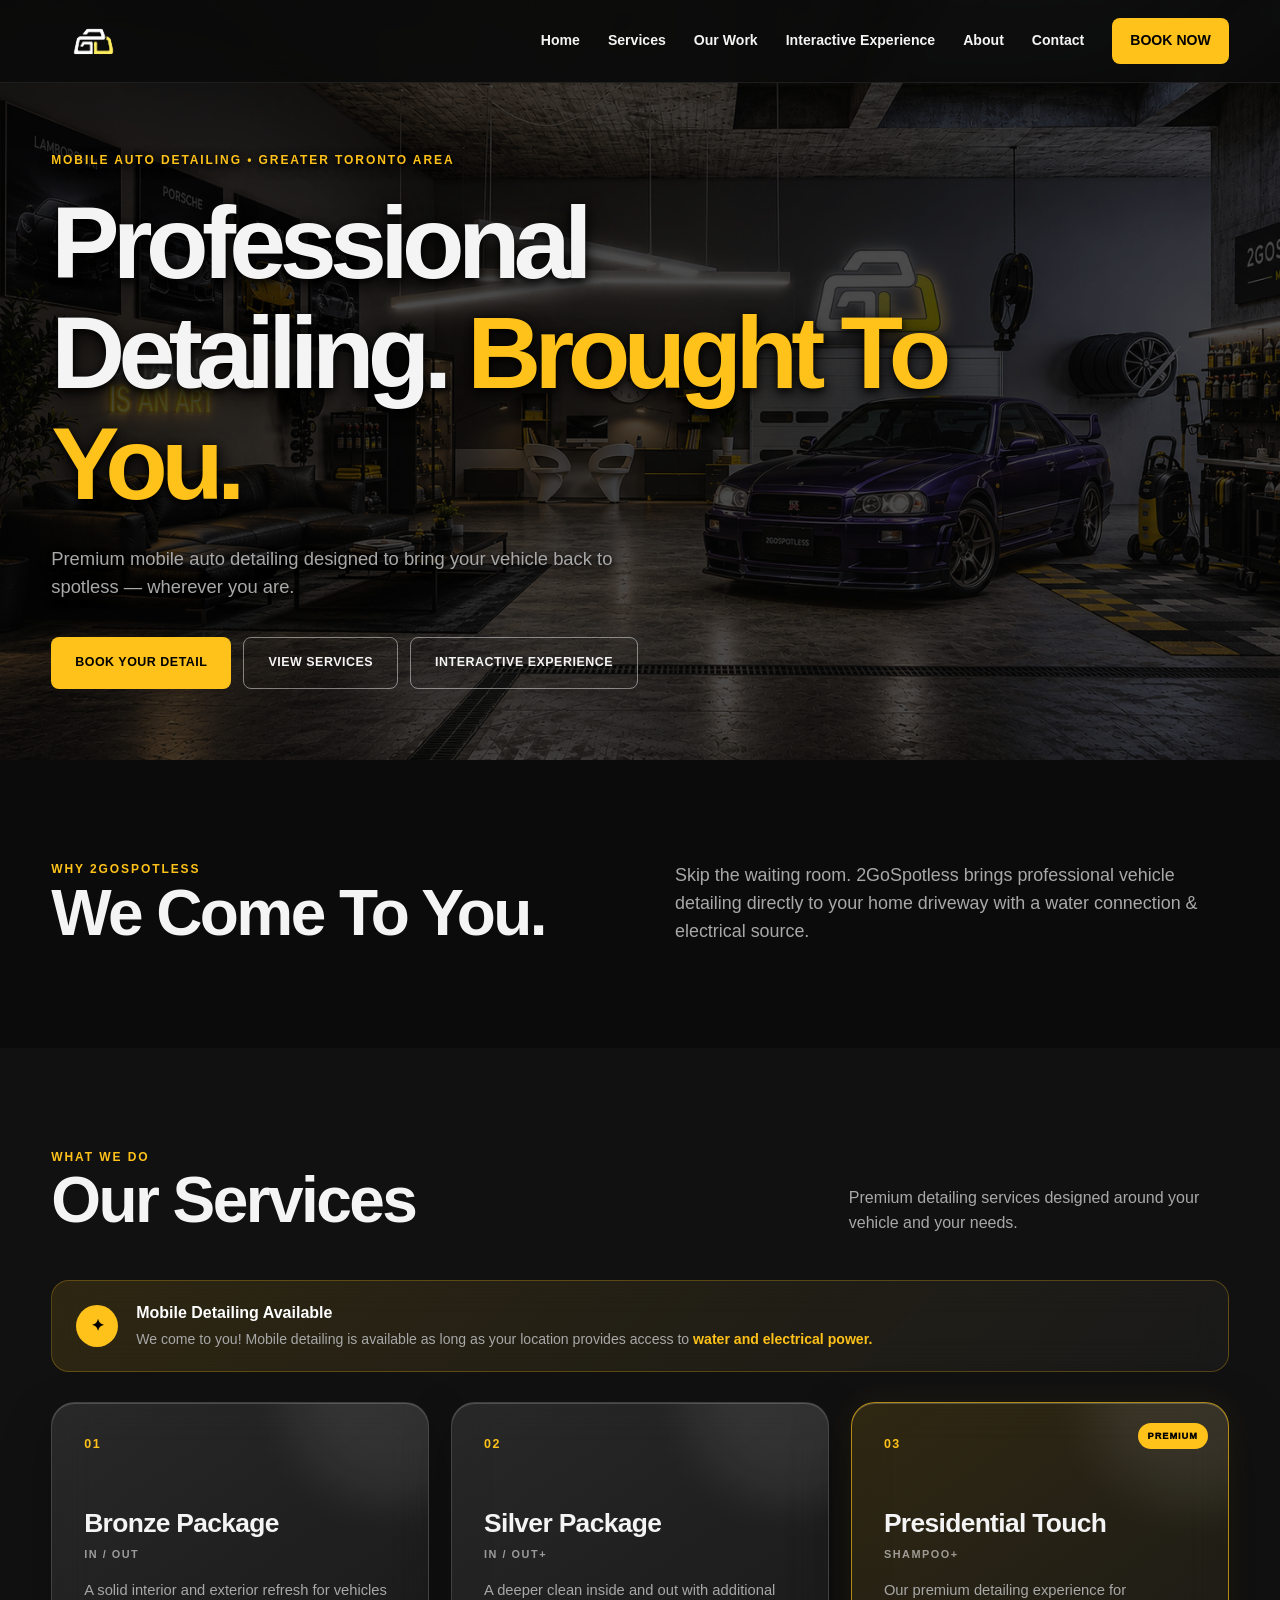
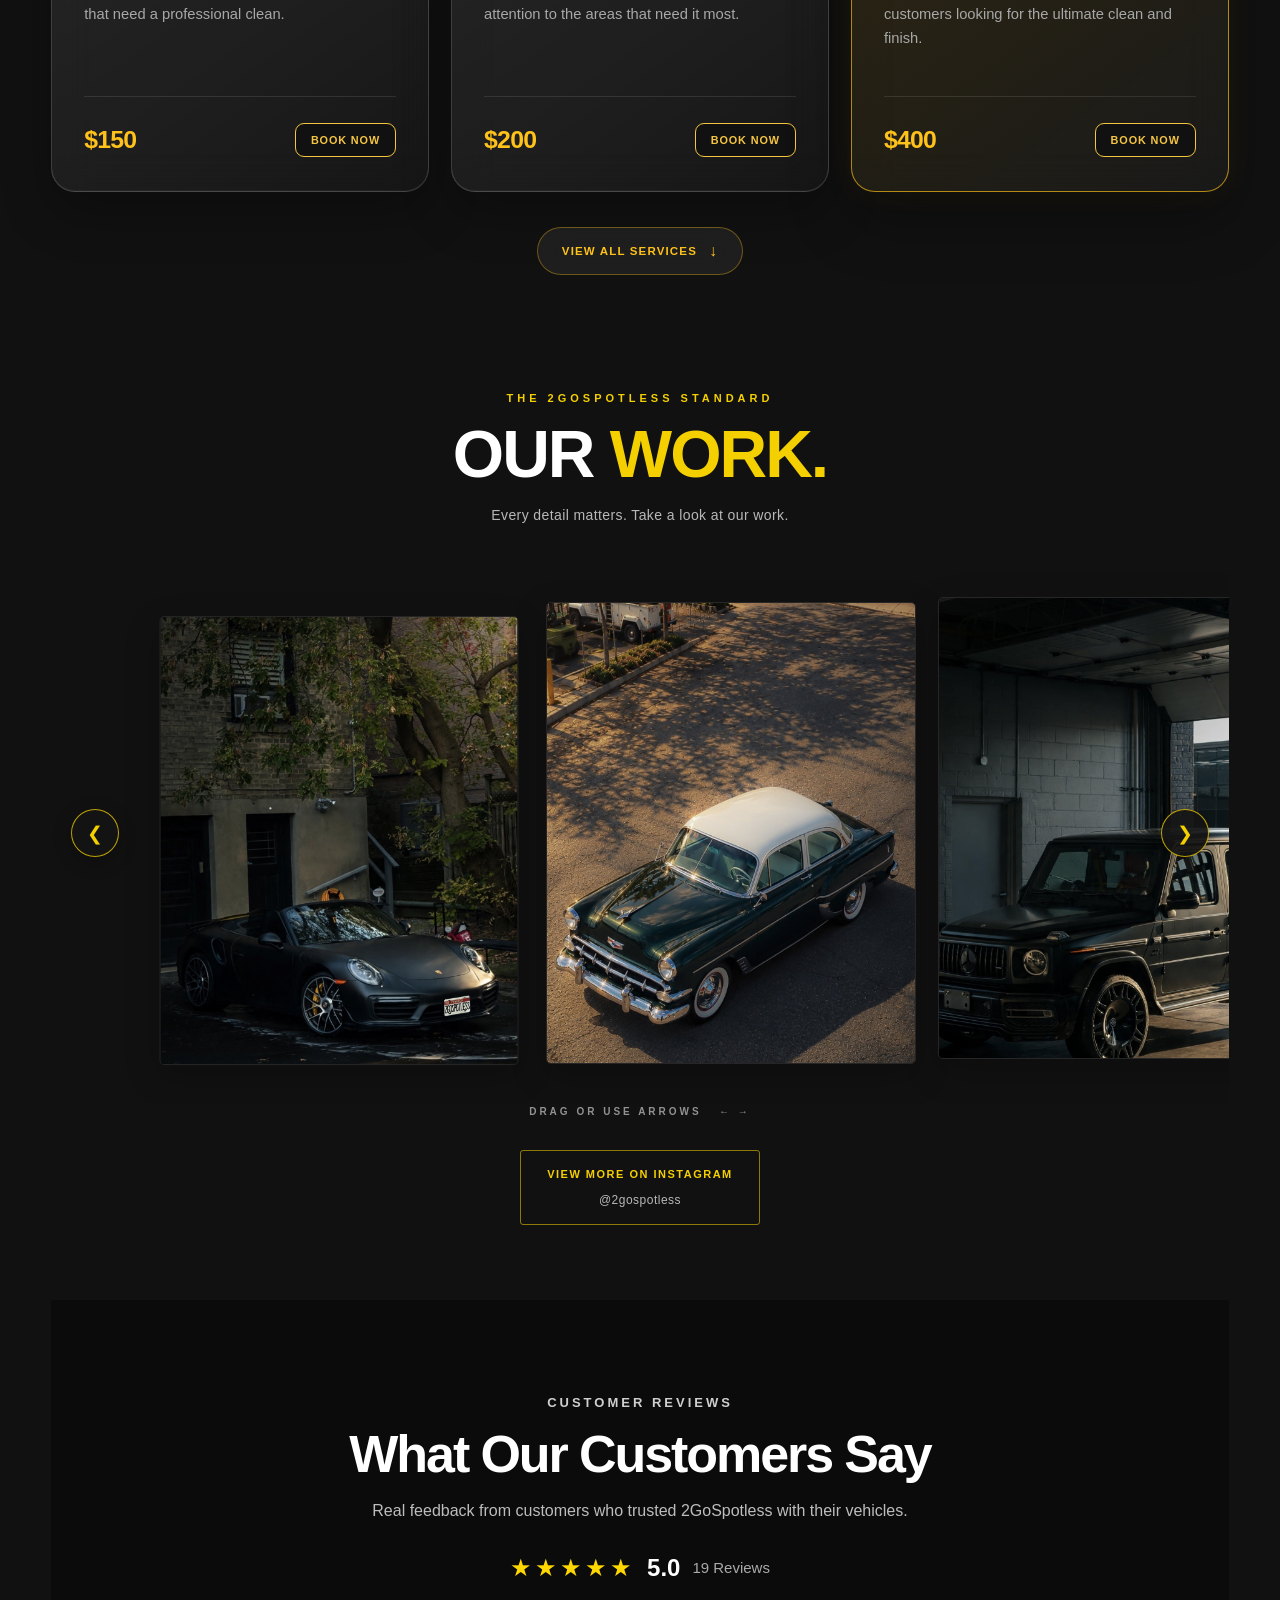
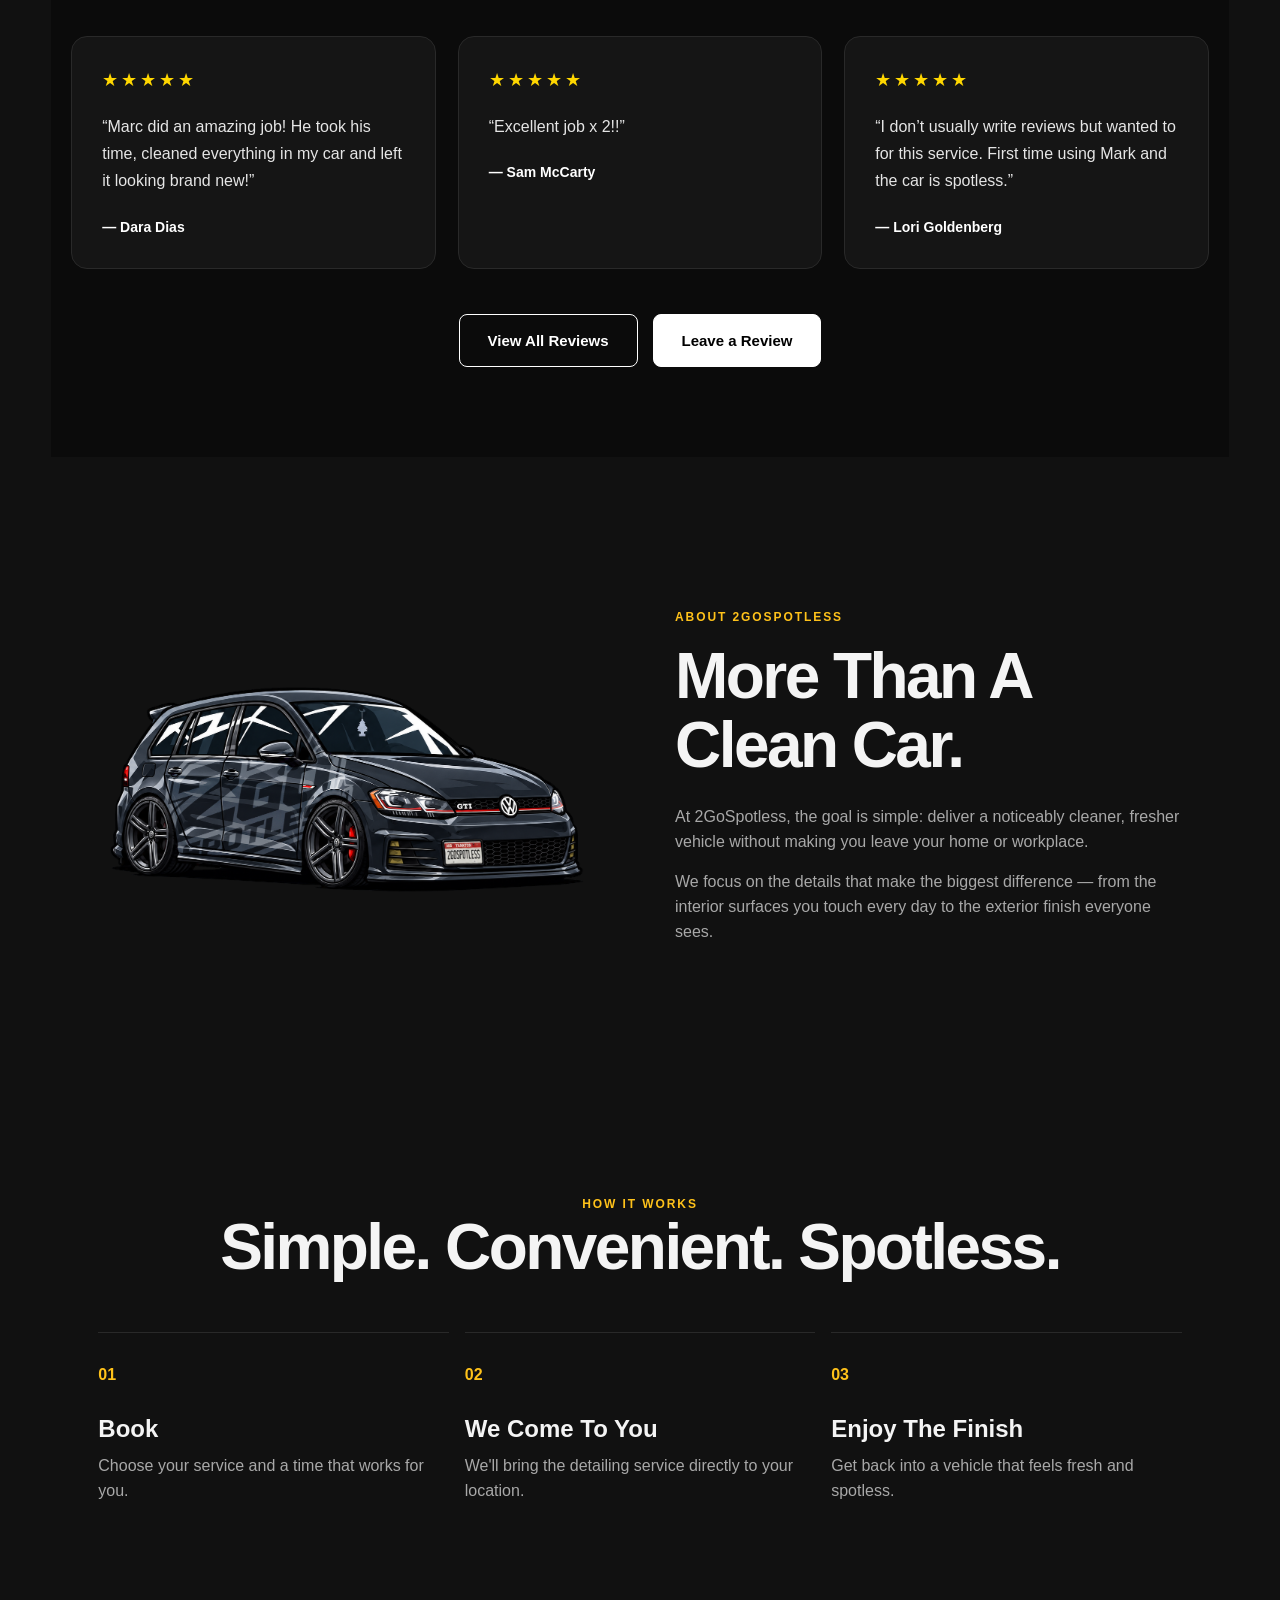
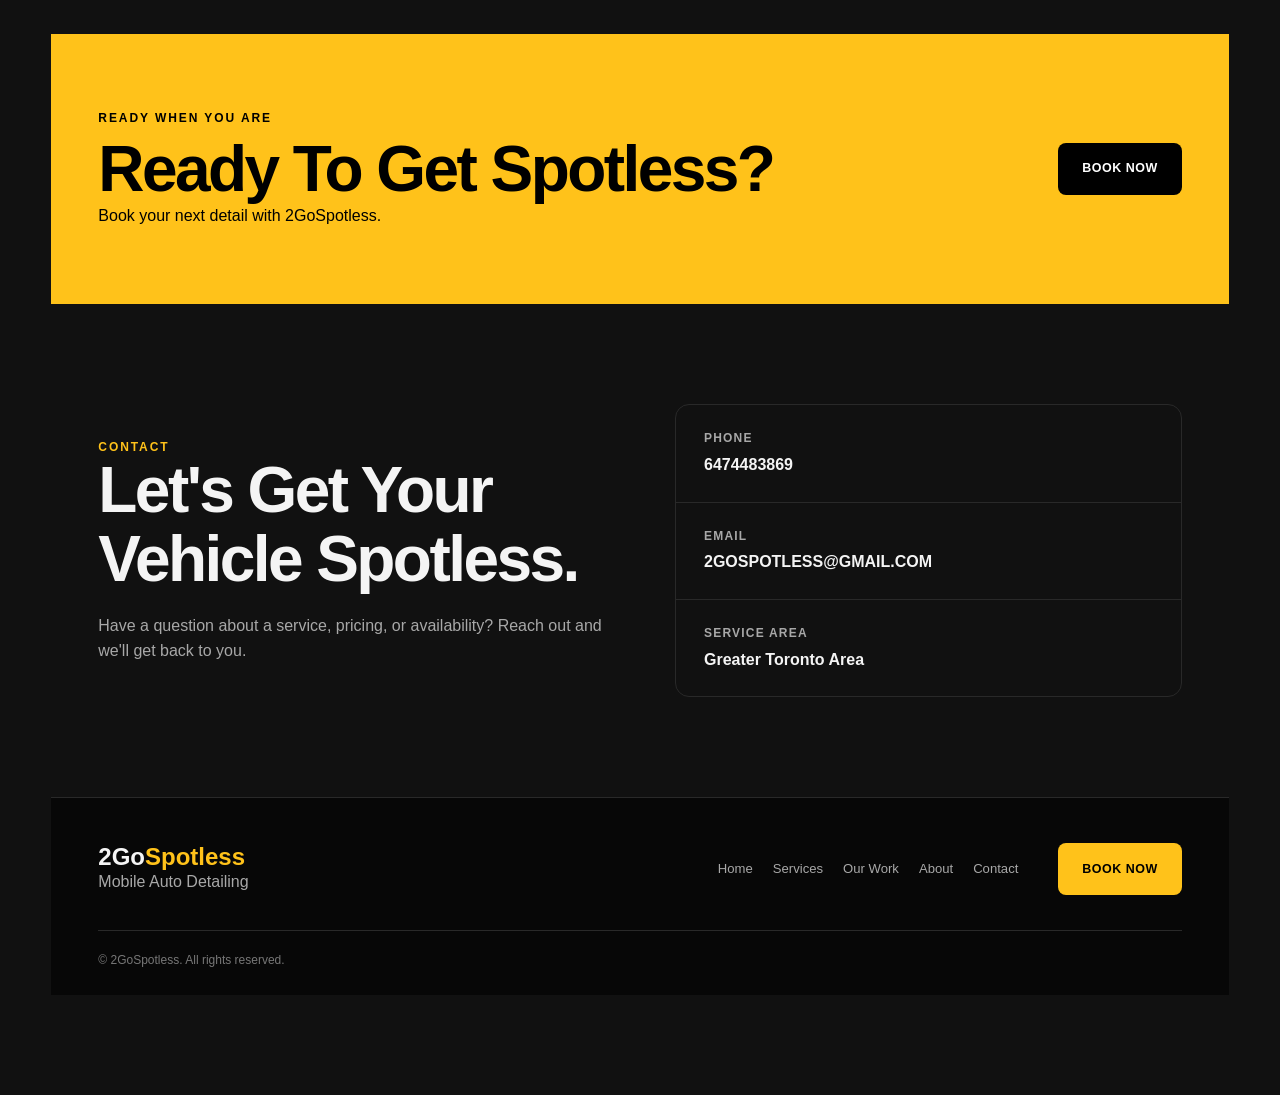
==== commit d11b110b: "Update index.html" ====
--- a/index.html
+++ b/index.html
@@ -565,7 +565,6 @@
        OUR WORK / PHOTOS
   ====================================================== -->
 
-```html
 <!-- 2GOSPOTLESS PHOTO GALLERY -->
 <section class="section g2s-work-section" id="work">
 
@@ -1113,7 +1112,6 @@
 
 })();
 </script>
-```
 
   <!-- =====================================================
        REVIEWS
@@ -1209,7 +1207,7 @@
     <div class="reviews-button-container">
 
       <a
-        href="https://2gospotless.setmore.com/"
+        href="https://2gospotless.setmore.com/#reviews"
         target="_blank"
         rel="noopener noreferrer"
         class="reviews-button"
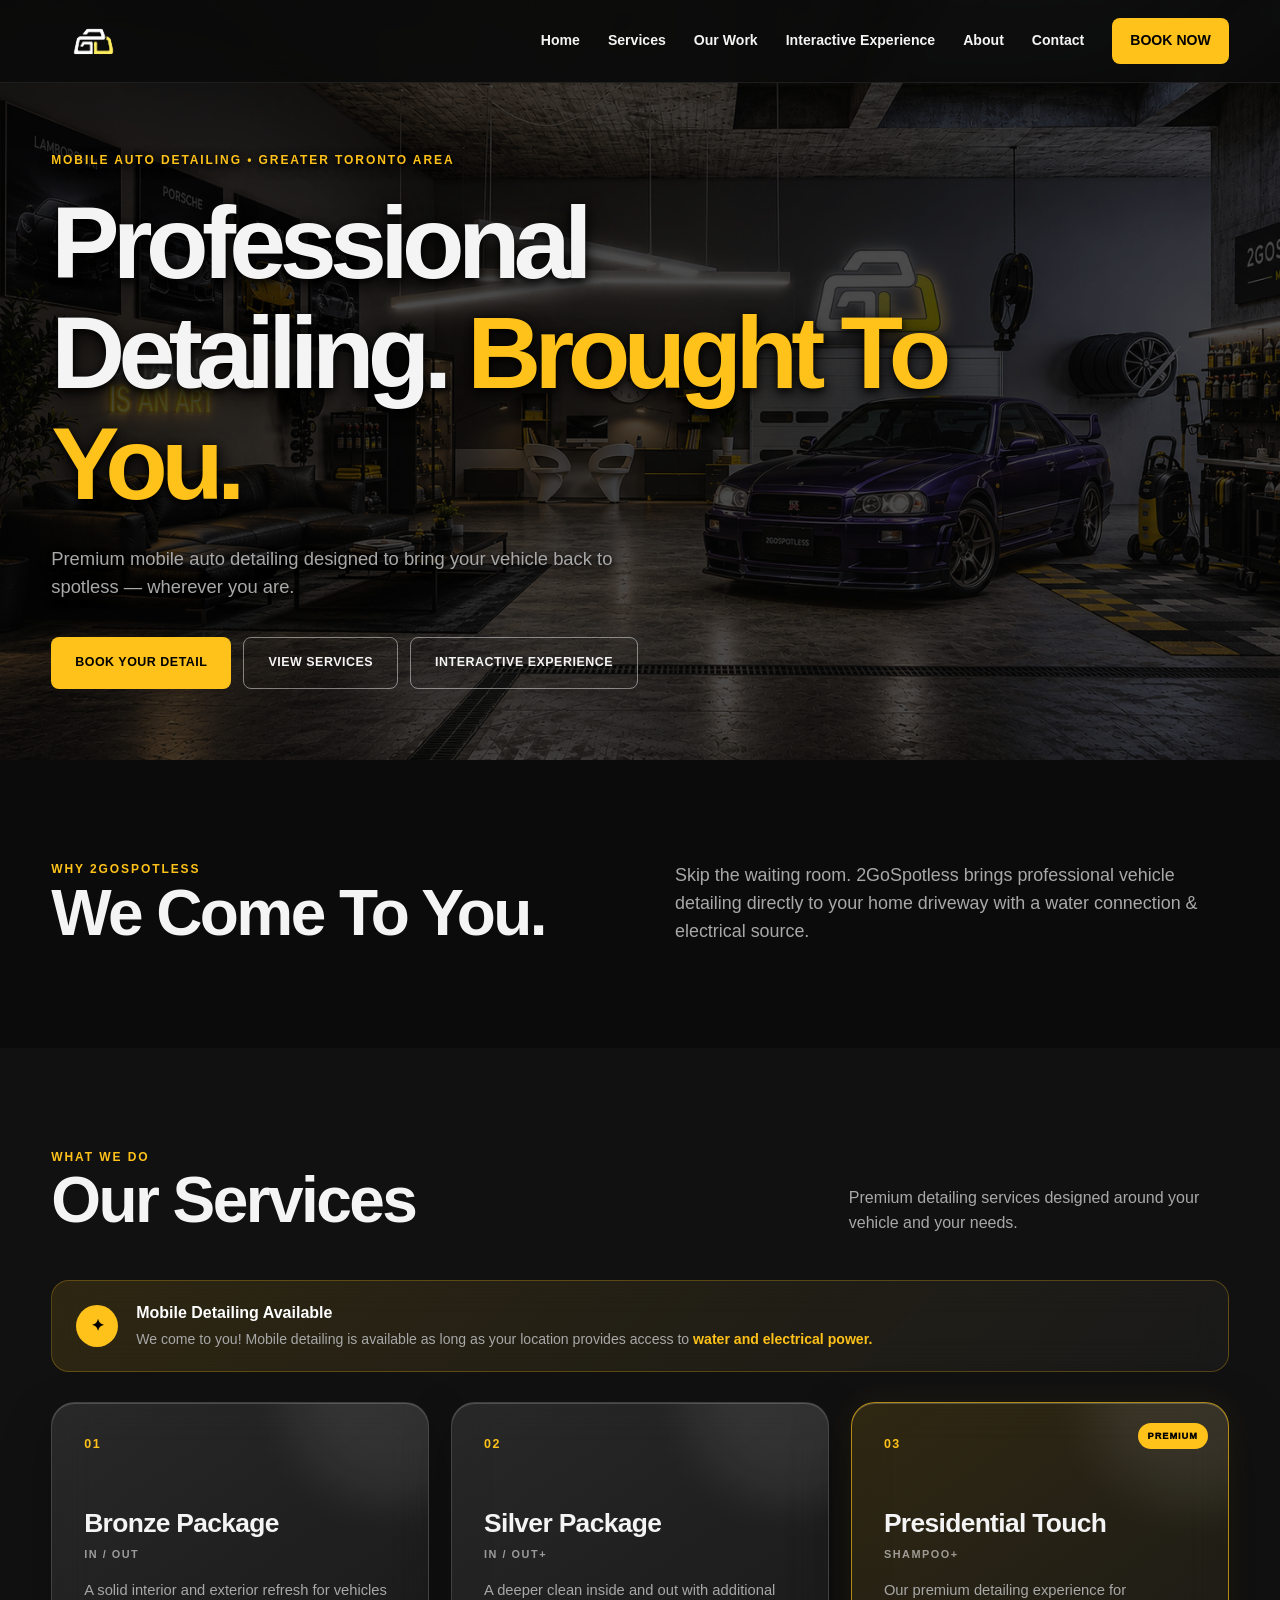
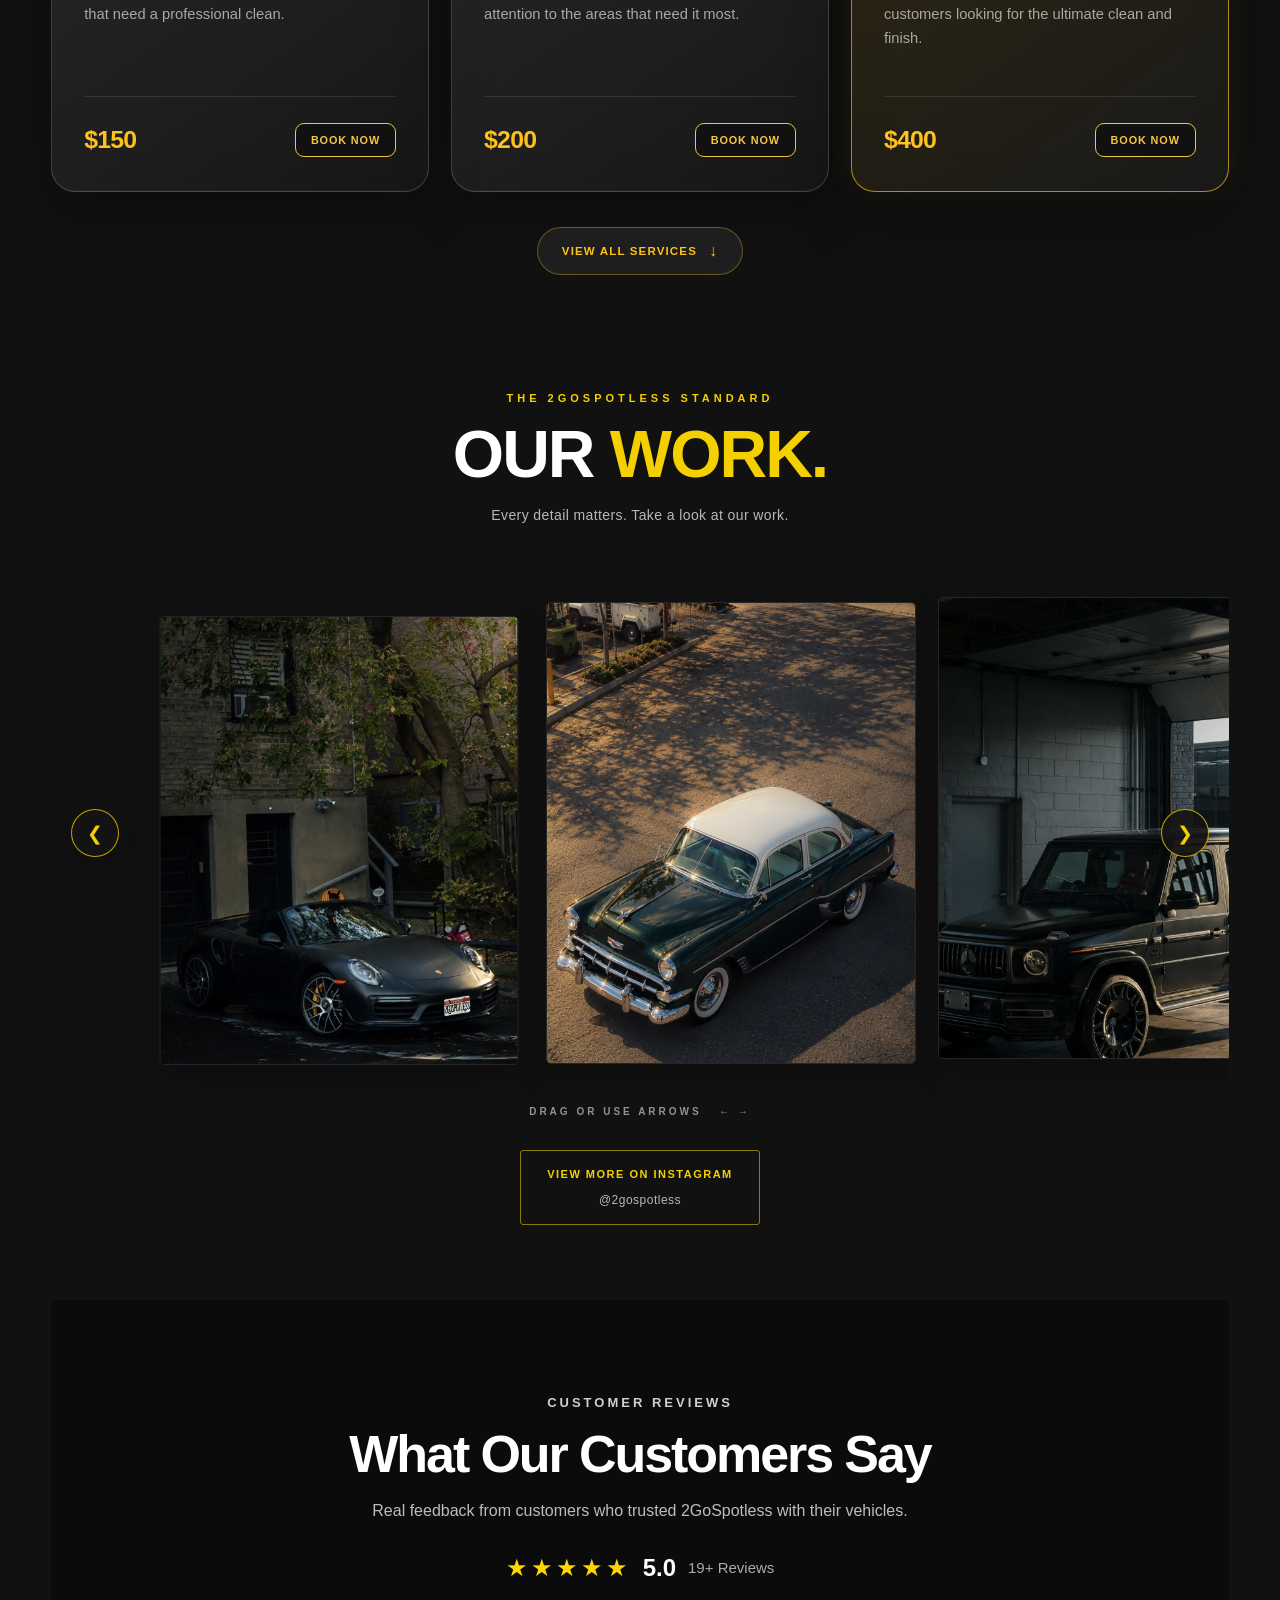
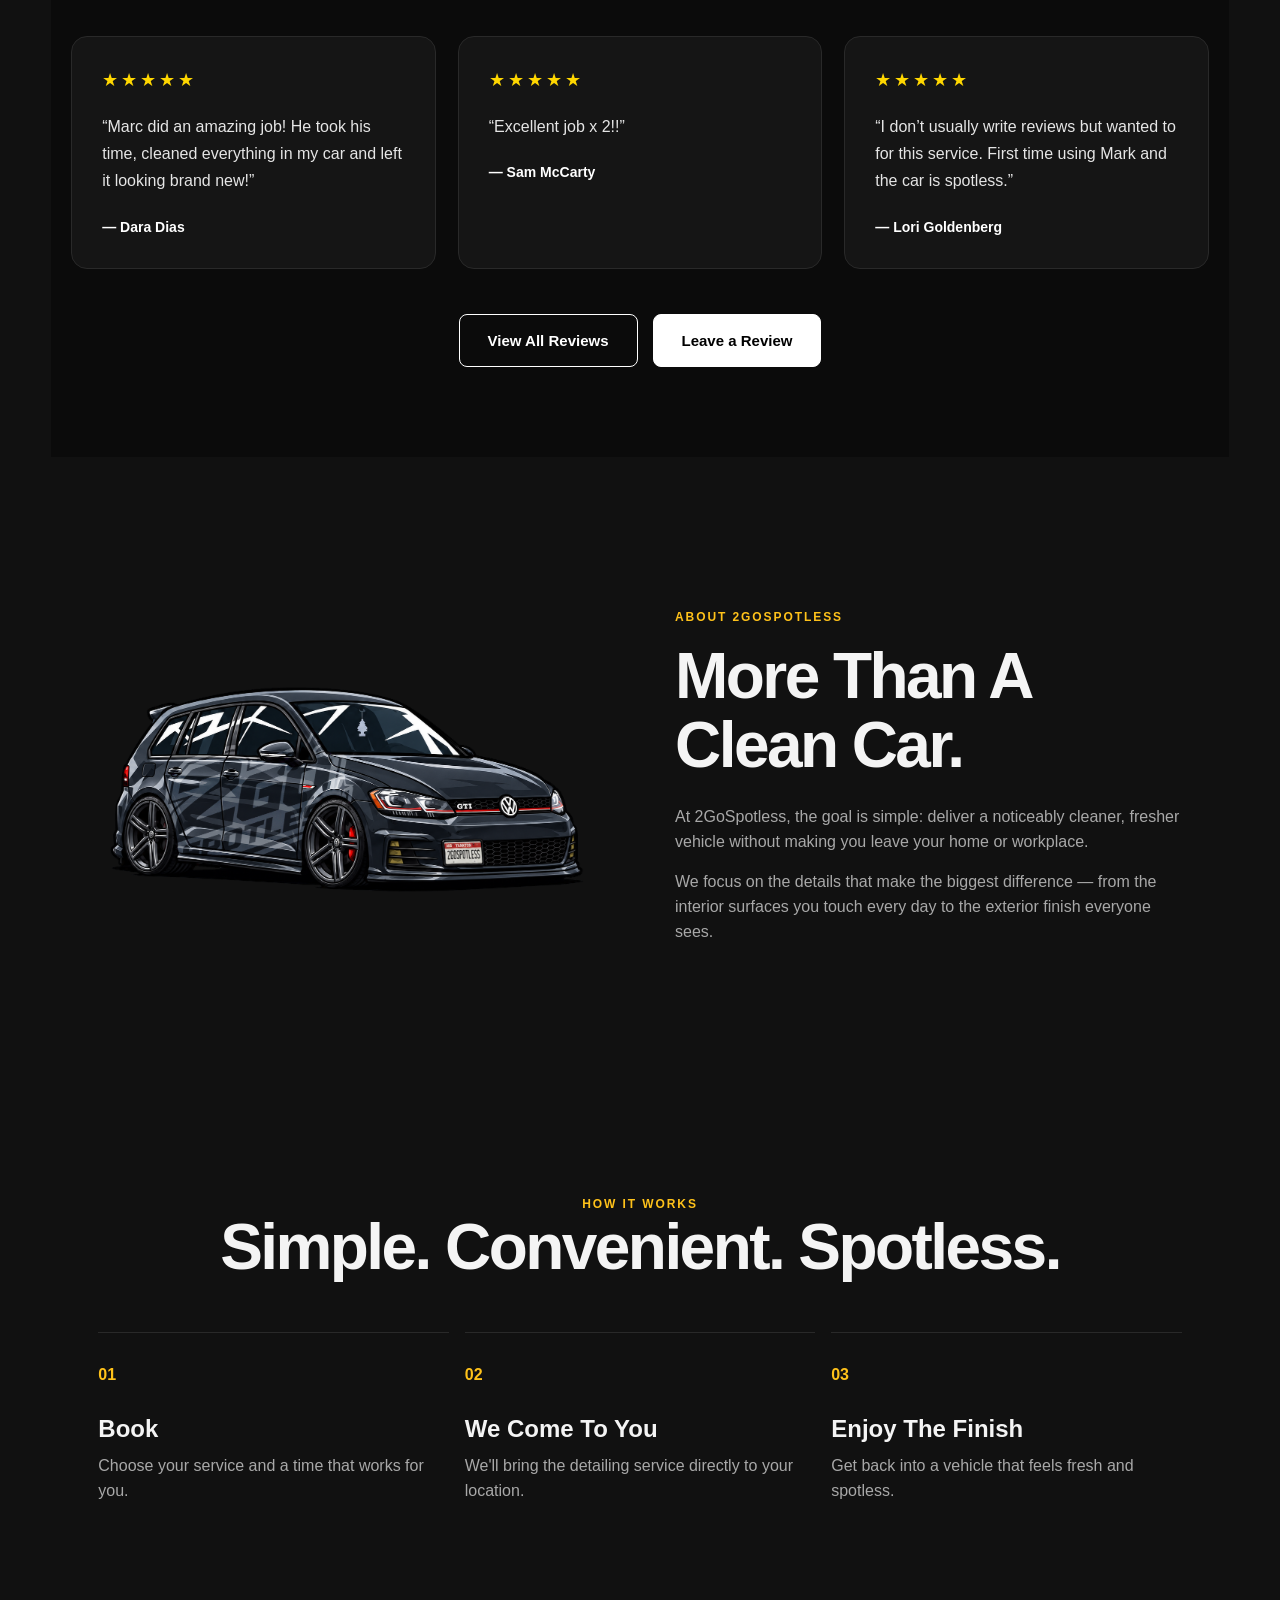
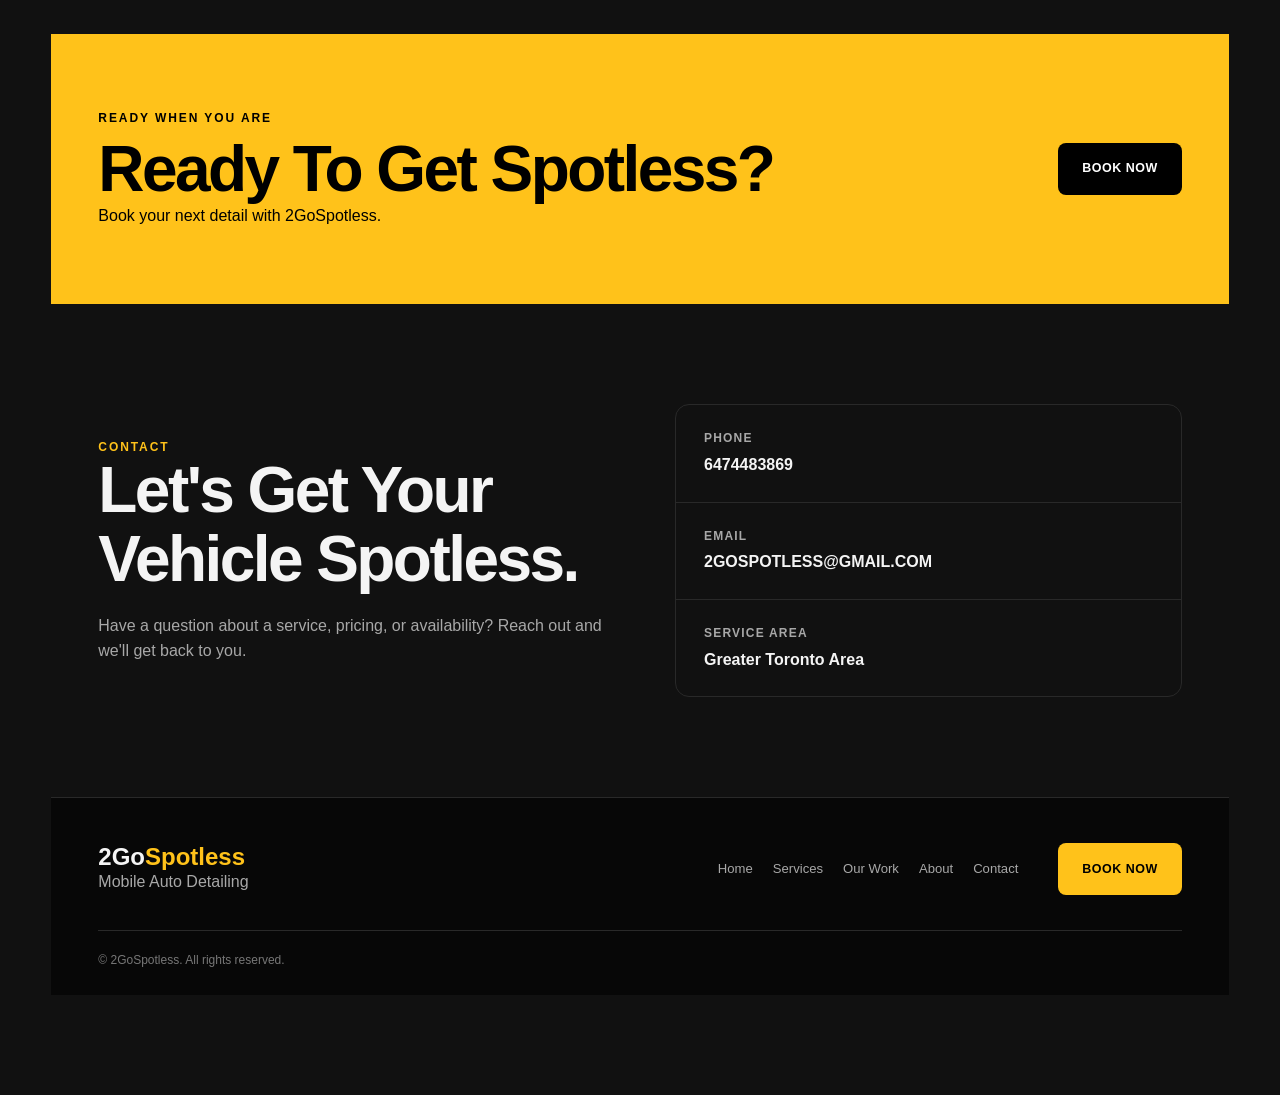
==== commit 98b279f9: "Update index.html" ====
--- a/index.html
+++ b/index.html
@@ -1144,7 +1144,7 @@
 
         <div class="rating-number">5.0</div>
 
-        <div class="rating-count">19 Reviews</div>
+        <div class="rating-count">19+ Reviews</div>
 
       </div>
 
